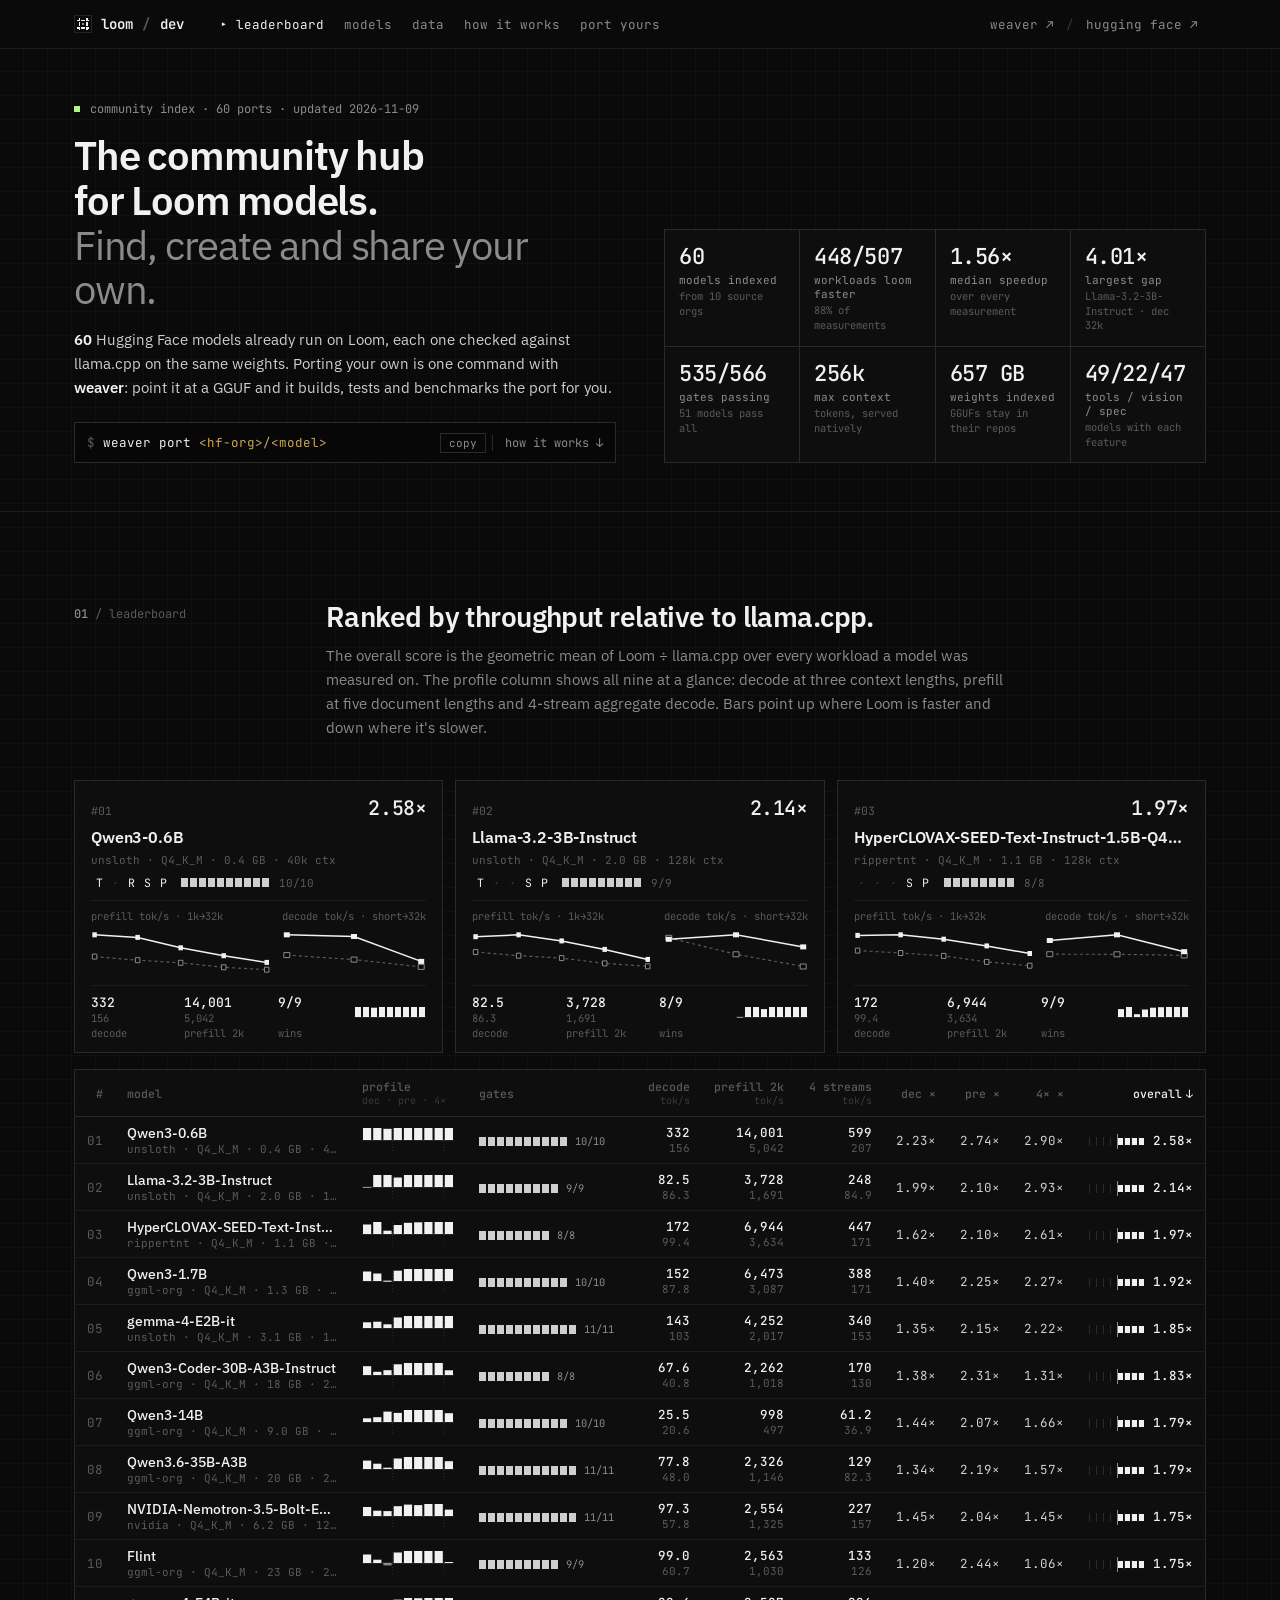
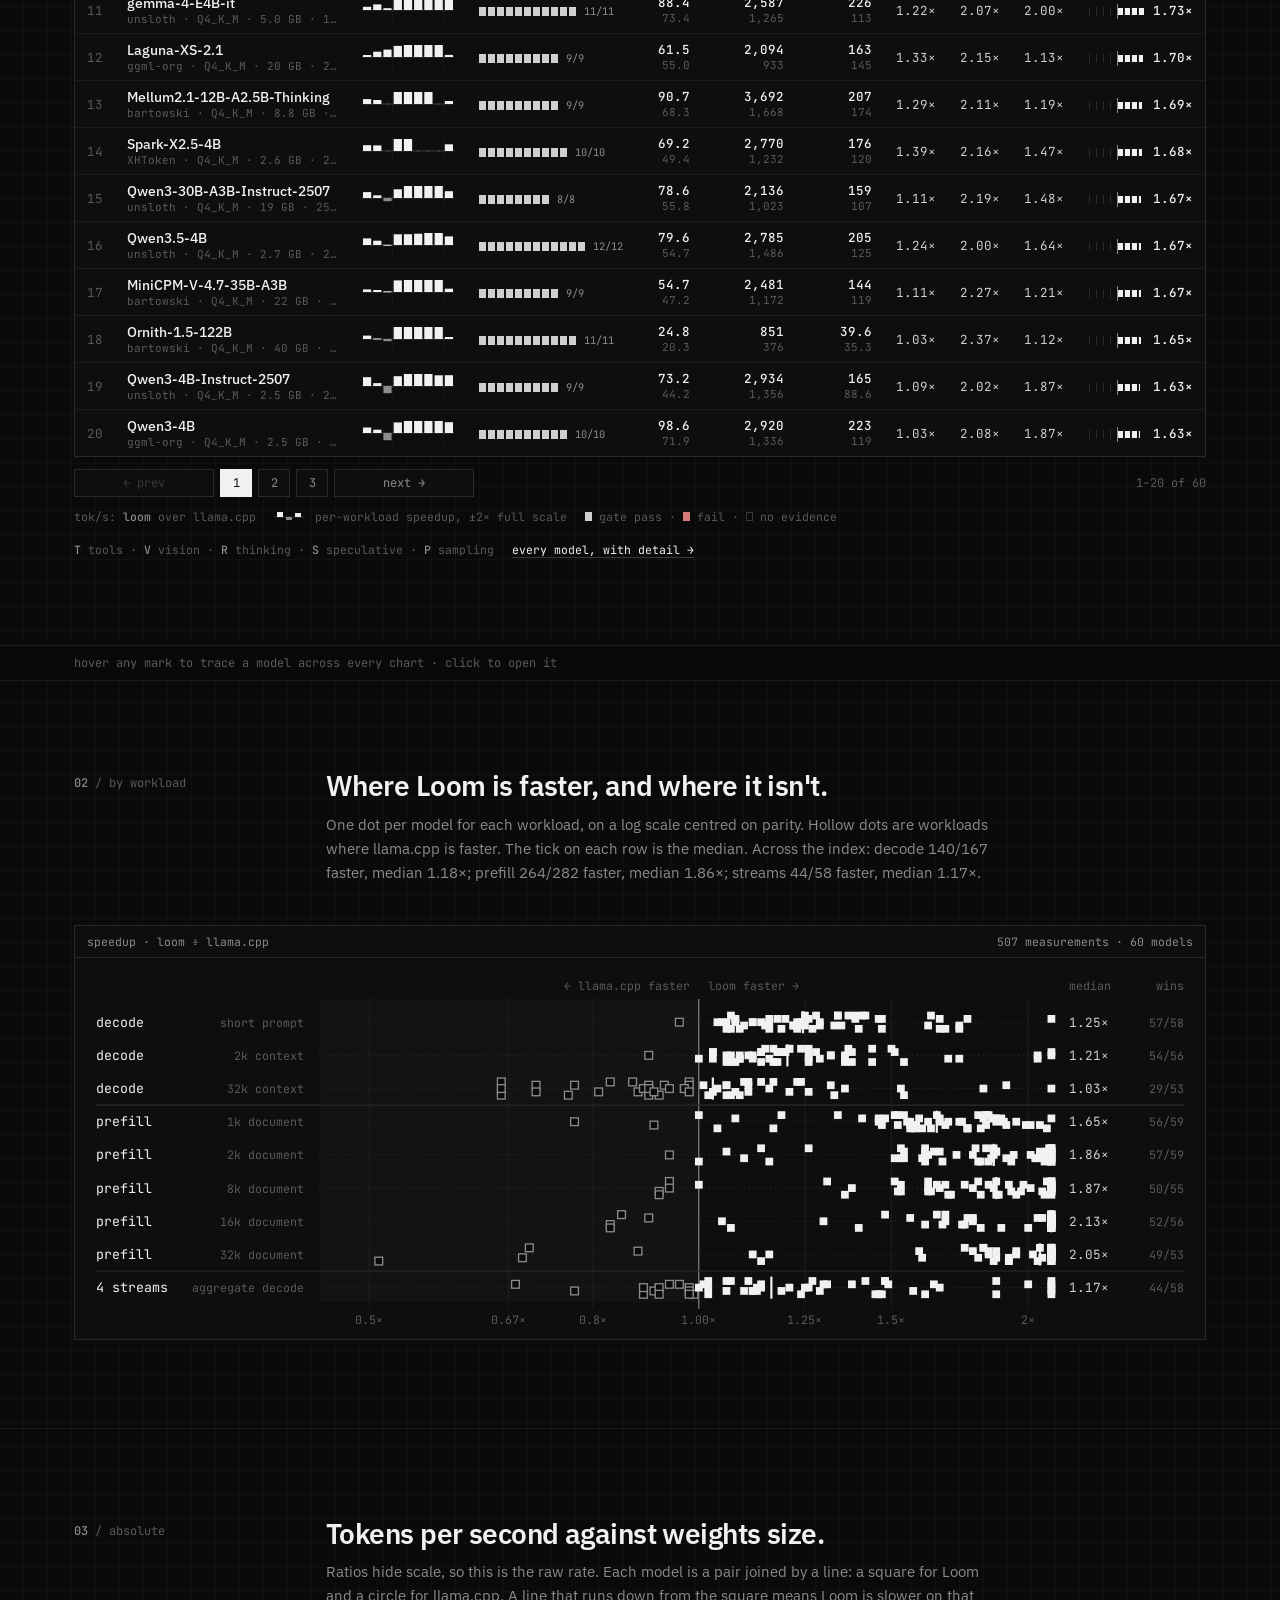
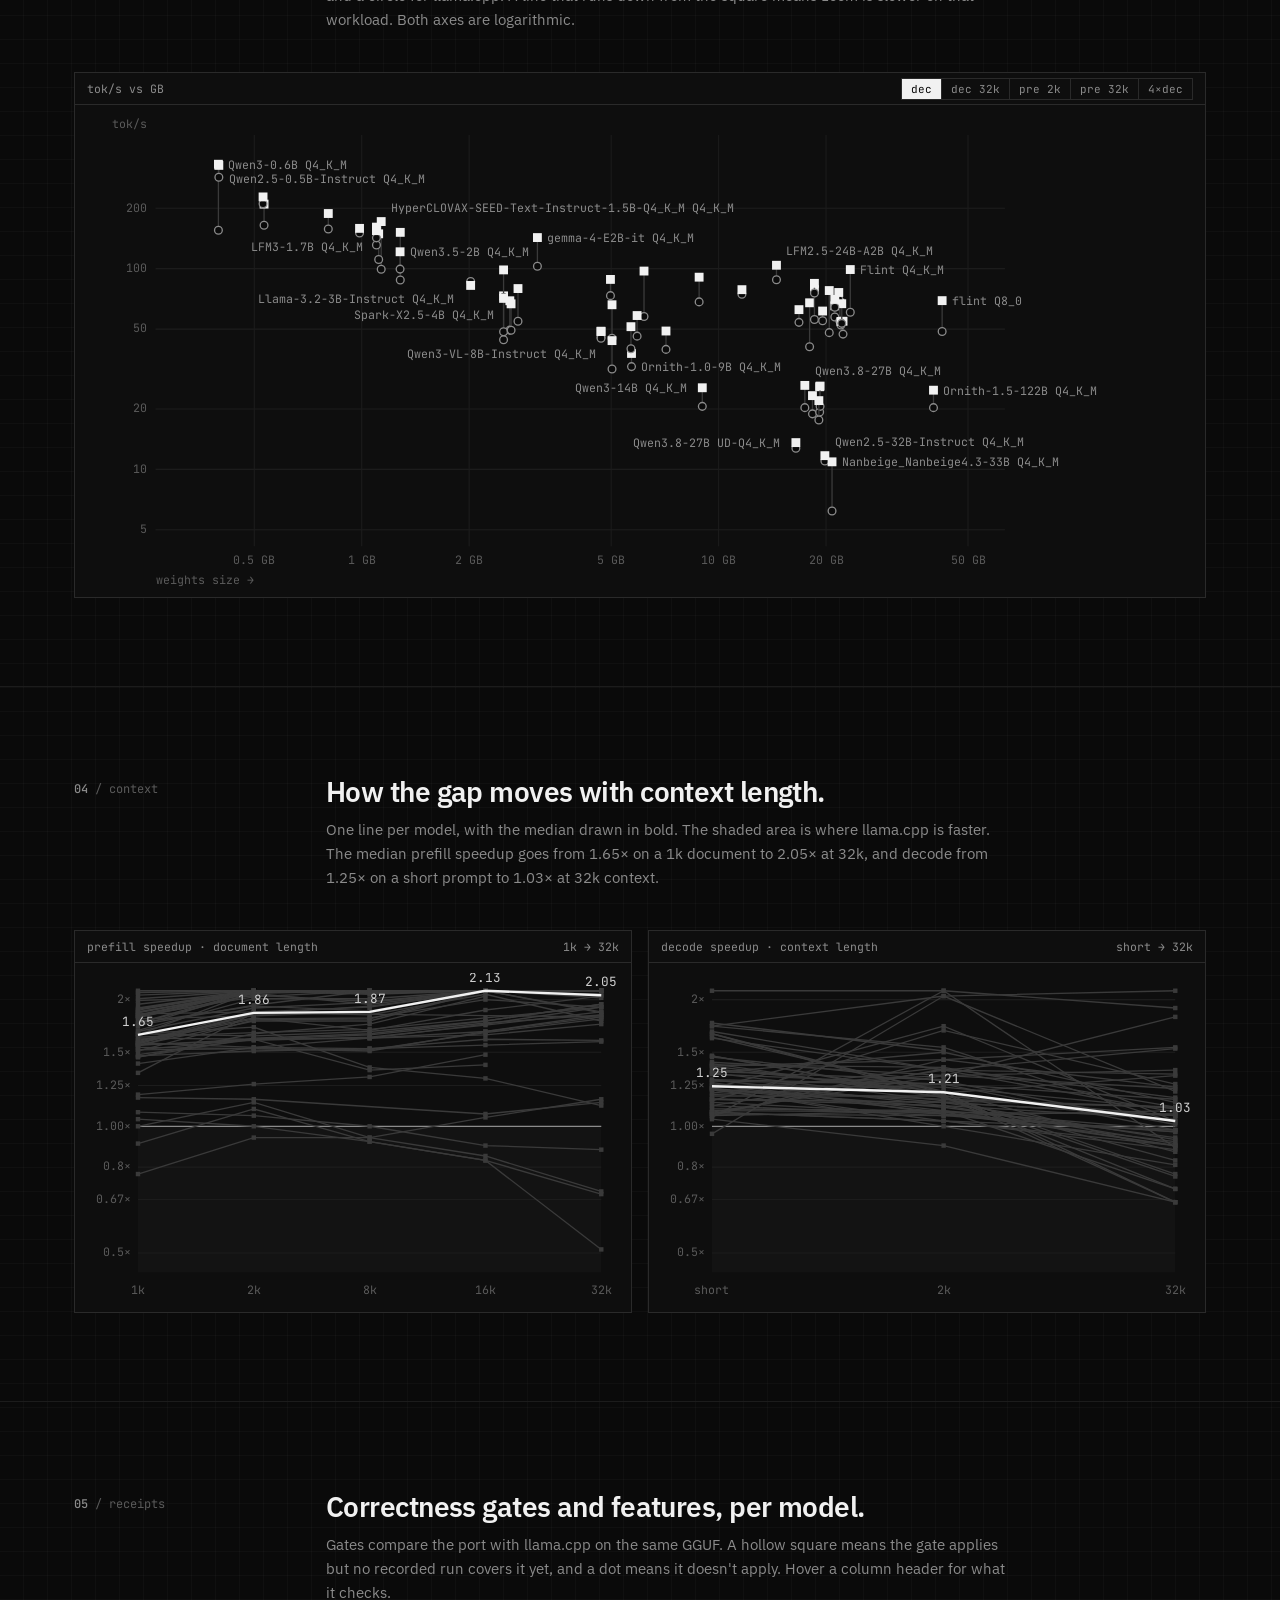
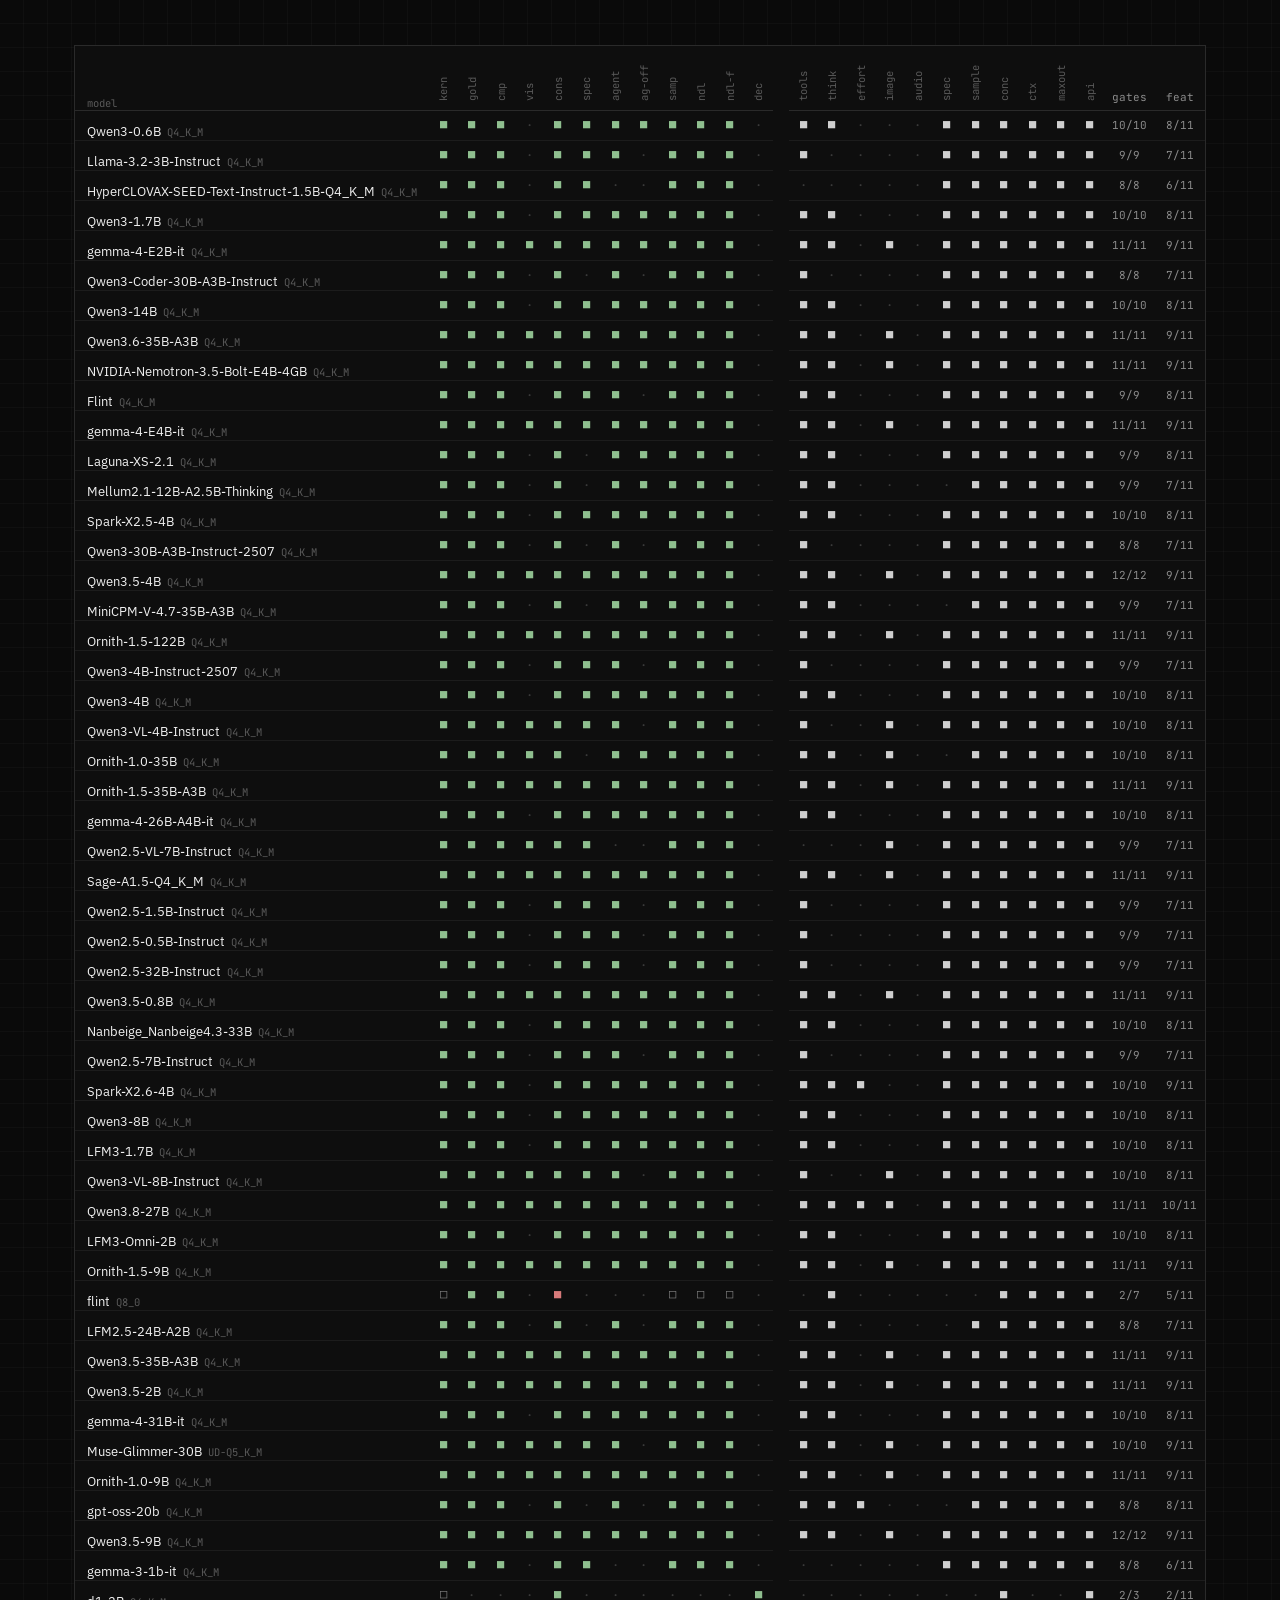
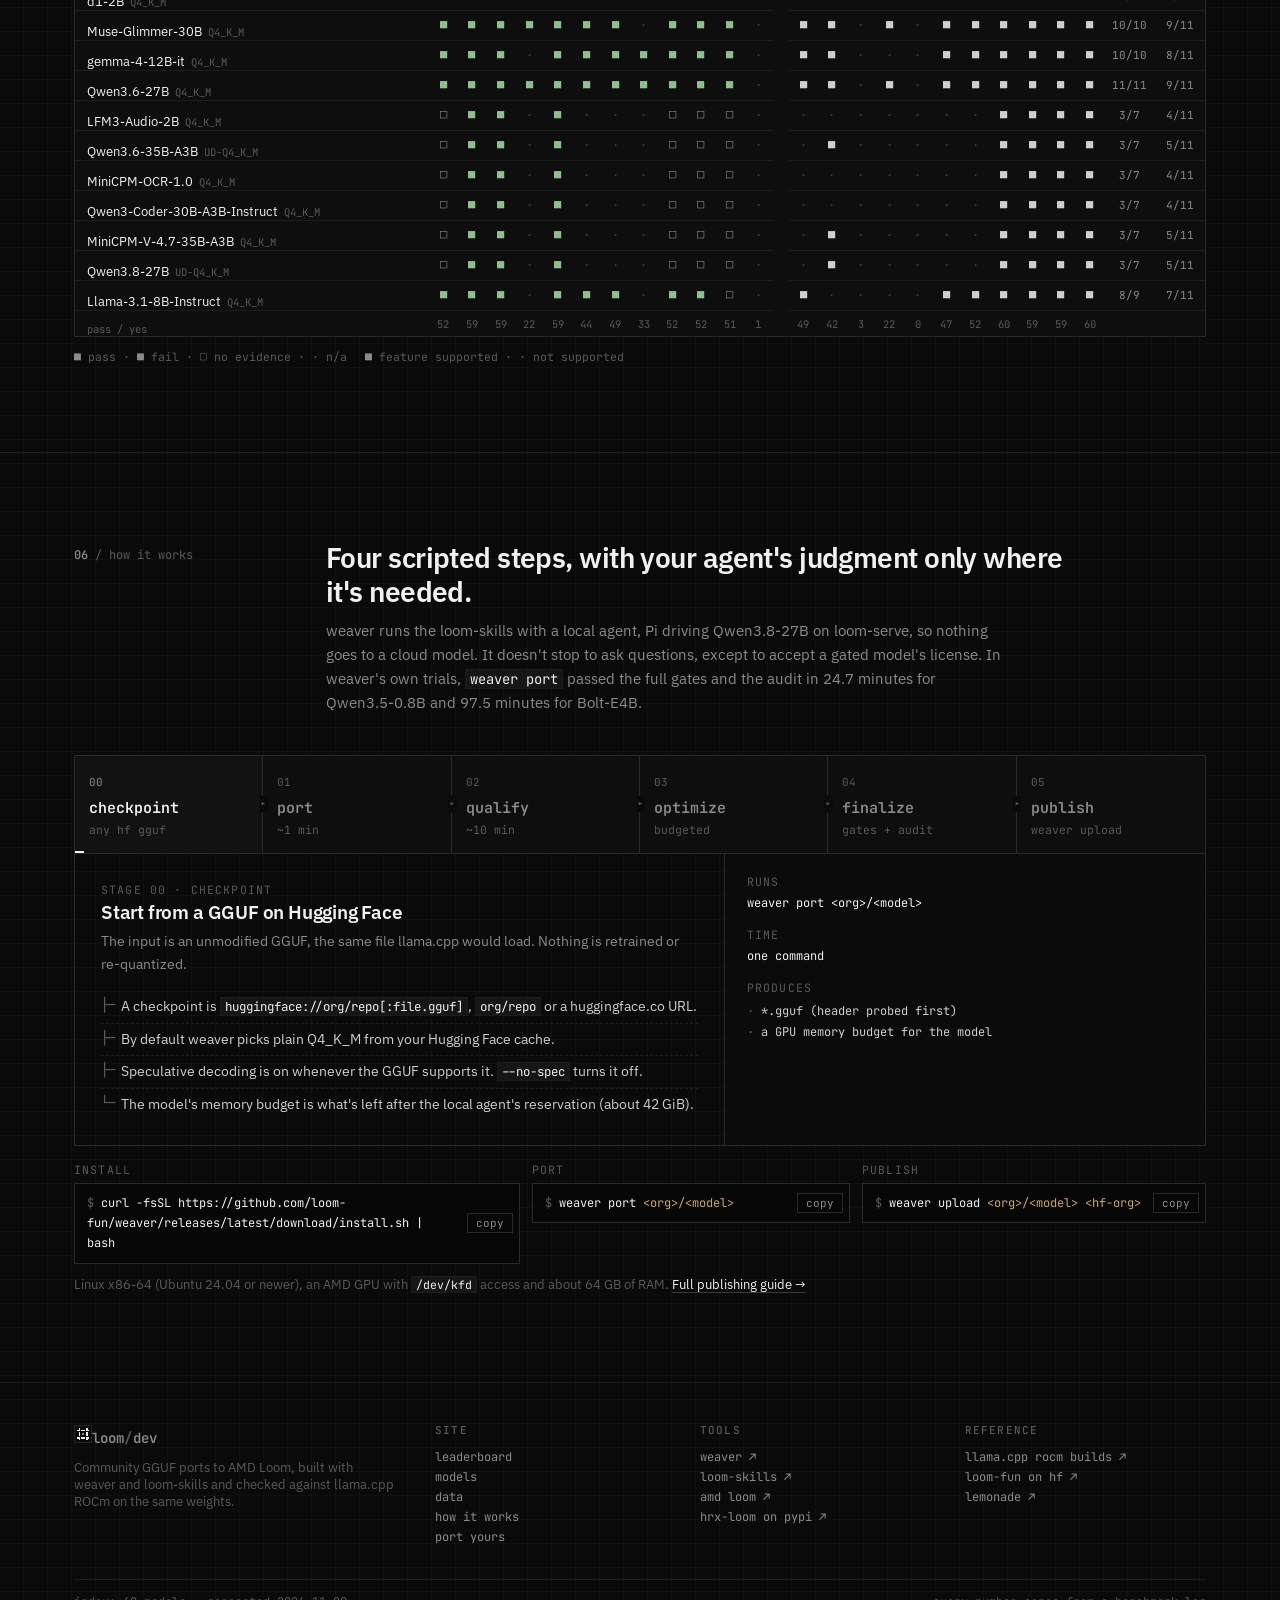
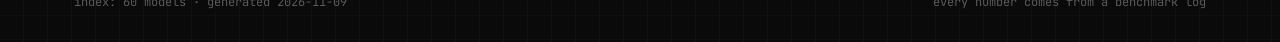
==== website/index.html @ ba95a5e0 "Page the models table 20 at a time, version asset URLs, and reword the home hero The models page tab" ====
<!DOCTYPE html>
<html lang="en">
<head>
  <meta charset="UTF-8">
  <meta name="viewport" content="width=device-width, initial-scale=1.0">
  <title>loom/dev · community GGUF ports on AMD Loom</title>
  <meta name="description" content="Every community GGUF port to AMD Loom, measured against llama.cpp ROCm on the same weights: leaderboard, per-workload data, gates and features.">
  <link rel="icon" href="assets/logo.svg" type="image/svg+xml">
  <link rel="preconnect" href="https://fonts.googleapis.com">
  <link rel="preconnect" href="https://fonts.gstatic.com" crossorigin>
  <link href="https://fonts.googleapis.com/css2?family=JetBrains+Mono:wght@400;500;600&family=IBM+Plex+Sans:wght@400;500;600&display=swap" rel="stylesheet">
  <link rel="stylesheet" href="assets/styles.css?v=3">
  <script src="assets/loom-data.js?v=3"></script>
  <script src="assets/loom-lib.js?v=3"></script>
  <script src="assets/charts.js?v=3"></script>
  <script src="assets/navbar.js?v=3"></script>
  <script src="assets/footer.js?v=3"></script>
</head>
<body data-page="home">
  <div class="navbar-placeholder"></div>

  <main>
    <!-- index header -->
    <section class="ix-head">
      <div class="wrap ix-grid">
        <div>
          <div class="kicker"><span class="dot"></span><span id="ixKicker">community index</span></div>
          <h1>The community hub<br>for Loom models.<br><span class="thin">Find, create and share your own.</span></h1>
          <p class="lede"><b id="ixCount">Dozens of</b> Hugging Face models already run on Loom, each one checked against llama.cpp on the same weights. Porting your own is one command with <b>weaver</b>: point it at a GGUF and it builds, tests and benchmarks the port for you.</p>
          <div class="code inline-cmd port-cmd"><pre><code><span class="p">$ </span>weaver port <span class="s">&lt;hf-org&gt;/&lt;model&gt;</span></code></pre><button class="copy" data-copy>copy</button><a class="pc-link" href="#how">how it works ↓</a></div>
        </div>
        <div class="telemetry" id="telemetry"></div>
      </div>
    </section>

    <!-- 01 · leaderboard -->
    <section class="sec" id="leaderboard">
      <div class="wrap">
        <div class="sec-head">
          <div class="sec-idx"><b>01</b> / leaderboard</div>
          <div>
            <h2>Ranked by throughput relative to llama.cpp.</h2>
            <p>The overall score is the geometric mean of Loom ÷ llama.cpp over every workload a model was measured on. The profile column shows all nine at a glance: decode at three context lengths, prefill at five document lengths and 4-stream aggregate decode. Bars point up where Loom is faster and down where it's slower.</p>
          </div>
        </div>
        <div class="podium" id="podium"></div>
        <div class="tbl-wrap"><table class="tbl board" id="board"></table></div>
        <div class="tbl-legend">
          <span>tok/s: <b>loom</b> over <span class="faint">llama.cpp</span></span>
          <span class="lg-pf"><svg viewBox="0 0 30 14" width="30" height="14"><line x1="0" x2="30" y1="7" y2="7" class="pf-mid"/><rect x="3" y="2" width="6" height="5" class="pf-up"/><rect x="12" y="7" width="6" height="3" class="pf-dn"/><rect x="21" y="3" width="6" height="4" class="pf-up"/></svg> per-workload speedup, ±2× full scale</span>
          <span><i class="g g-pass"></i> gate pass · <i class="g g-fail"></i> fail · <i class="g"></i> no evidence</span>
          <span><b>T</b> tools · <b>V</b> vision · <b>R</b> thinking · <b>S</b> speculative · <b>P</b> sampling</span>
          <a class="u" href="models.html">every model, with detail →</a>
        </div>
      </div>
    </section>

    <div id="field">
      <div class="readout-bar"><div class="wrap readout" id="readout"><span class="faint">hover any mark to trace a model across every chart · click to open it</span></div></div>

      <!-- 02 · by workload -->
      <section class="sec" id="data">
        <div class="wrap">
          <div class="sec-head">
            <div class="sec-idx"><b>02</b> / by workload</div>
            <div>
              <h2>Where Loom is faster, and where it isn't.</h2>
              <p id="stripLede">One dot per model for each workload, on a log scale centred on parity. Hollow dots are workloads where llama.cpp is faster. The tick on each row is the median.</p>
            </div>
          </div>
          <div class="panel chart-panel"><div class="panel-head"><span>speedup · loom ÷ llama.cpp</span><span id="stripMeta"></span></div><div class="chart-body" id="strip"></div></div>
        </div>
      </section>

      <!-- 03 · throughput vs size -->
      <section class="sec" id="size">
        <div class="wrap">
          <div class="sec-head">
            <div class="sec-idx"><b>03</b> / absolute</div>
            <div>
              <h2>Tokens per second against weights size.</h2>
              <p>Ratios hide scale, so this is the raw rate. Each model is a pair joined by a line: a square for Loom and a circle for llama.cpp. A line that runs down from the square means Loom is slower on that workload. Both axes are logarithmic.</p>
            </div>
          </div>
          <div class="panel chart-panel">
            <div class="panel-head"><span>tok/s vs GB</span><div class="seg" id="scatterTabs"></div></div>
            <div class="chart-body" id="scatter"></div>
          </div>
        </div>
      </section>

      <!-- 04 · context scaling -->
      <section class="sec" id="scaling">
        <div class="wrap">
          <div class="sec-head">
            <div class="sec-idx"><b>04</b> / context</div>
            <div>
              <h2>How the gap moves with context length.</h2>
              <p id="scalingLede">One line per model, with the median drawn in bold. The shaded area is where llama.cpp is faster.</p>
            </div>
          </div>
          <div class="pair-charts">
            <div class="panel chart-panel"><div class="panel-head"><span>prefill speedup · document length</span><span>1k → 32k</span></div><div class="chart-body" id="scalePrefill"></div></div>
            <div class="panel chart-panel"><div class="panel-head"><span>decode speedup · context length</span><span>short → 32k</span></div><div class="chart-body" id="scaleDecode"></div></div>
          </div>
        </div>
      </section>

      <!-- 05 · receipts -->
      <section class="sec" id="receipts">
        <div class="wrap">
          <div class="sec-head">
            <div class="sec-idx"><b>05</b> / receipts</div>
            <div>
              <h2>Correctness gates and features, per model.</h2>
              <p>Gates compare the port with llama.cpp on the same GGUF. A hollow square means the gate applies but no recorded run covers it yet, and a dot means it doesn't apply. Hover a column header for what it checks.</p>
            </div>
          </div>
          <div class="tbl-wrap"><div id="coverage"></div></div>
          <div class="tbl-legend">
            <span><b class="ok">■</b> pass · <b class="bad">■</b> fail · □ no evidence · · n/a</span>
            <span><b>■</b> feature supported · · not supported</span>
          </div>
        </div>
      </section>
    </div>

    <!-- 06 · how it works -->
    <section class="sec" id="how">
      <div class="wrap">
        <div class="sec-head">
          <div class="sec-idx"><b>06</b> / how it works</div>
          <div>
            <h2>Four scripted steps, with your agent's judgment only where it's needed.</h2>
            <p>weaver runs the loom-skills with a local agent, Pi driving Qwen3.8-27B on loom-serve, so nothing goes to a cloud model. It doesn't stop to ask questions, except to accept a gated model's license. In weaver's own trials, <code>weaver port</code> passed the full gates and the audit in 24.7 minutes for Qwen3.5-0.8B and 97.5 minutes for Bolt-E4B.</p>
          </div>
        </div>
        <div class="pipe" id="pipe" role="tablist"></div>
        <div class="stage-detail" id="stageDetail"></div>
        <div class="cmd-strip">
          <div><span class="label">install</span><div class="code inline-cmd"><pre class="wrap"><code><span class="p">$ </span>curl -fsSL https://github.com/loom-fun/weaver/releases/latest/download/install.sh | bash</code></pre><button class="copy" data-copy>copy</button></div></div>
          <div><span class="label">port</span><div class="code inline-cmd"><pre><code><span class="p">$ </span>weaver port <span class="s">&lt;org&gt;/&lt;model&gt;</span></code></pre><button class="copy" data-copy>copy</button></div></div>
          <div><span class="label">publish</span><div class="code inline-cmd"><pre><code><span class="p">$ </span>weaver upload <span class="s">&lt;org&gt;/&lt;model&gt; &lt;hf-org&gt;</span></code></pre><button class="copy" data-copy>copy</button></div></div>
        </div>
        <p class="fine">Linux x86-64 (Ubuntu 24.04 or newer), an AMD GPU with <code>/dev/kfd</code> access and about 64 GB of RAM. <a href="submit.html">Full publishing guide →</a></p>
      </div>
    </section>
  </main>

  <div class="footer-placeholder"></div>
  <script src="assets/home.js?v=3"></script>
</body>
</html>
---- website/assets/styles.css ----
/* Loom Dev styles: monochrome telemetry */

:root {
  --bg: #0a0a0a;
  --panel: #0e0e0e;
  --panel-2: #121212;
  --line: #1c1c1c;
  --line-2: #2a2a2a;
  --line-3: #3a3a3a;

  --fg: #cfcfcf;
  --hi: #f1f1f1;
  --dim: #8b8b8b;
  --faint: #5a5a5a;

  --ok: #8fbf8f;
  --bad: #d77a7a;
  --warn: #c8a862;
  --live: #b9f18d;

  --mono: 'JetBrains Mono', ui-monospace, Consolas, monospace;
  --sans: 'IBM Plex Sans', 'Segoe UI', system-ui, sans-serif;

  --max: 1180px;
  --grid: 24px;
}

*, *::before, *::after { box-sizing: border-box; }
html { scroll-behavior: smooth; scroll-padding-top: 64px; }
body {
  margin: 0;
  background-color: var(--bg);
  background-image:
    linear-gradient(rgba(255, 255, 255, 0.022) 1px, transparent 1px),
    linear-gradient(90deg, rgba(255, 255, 255, 0.022) 1px, transparent 1px);
  background-size: var(--grid) var(--grid);
  background-position: -1px -1px;
  color: var(--fg);
  font: 14px/1.6 var(--sans);
  -webkit-font-smoothing: antialiased;
}
a { color: inherit; text-decoration: none; }
a.u, p a, li a, .fine a { color: var(--hi); text-decoration: underline; text-decoration-color: var(--line-3); text-underline-offset: 3px; }
a.u:hover, p a:hover, li a:hover, .fine a:hover { text-decoration-color: var(--hi); }
code, pre, .mono { font-family: var(--mono); }
::selection { background: #e8e8e8; color: #0a0a0a; }

.wrap { max-width: var(--max); margin: 0 auto; padding: 0 24px; }
.dim { color: var(--dim); }
.faint { color: var(--faint); }
.hi { color: var(--hi); }
.ok { color: var(--ok); }
.bad { color: var(--bad); }

/* === Nav === */
.nav { position: sticky; top: 0; z-index: 50; background: rgba(10, 10, 10, 0.9); backdrop-filter: blur(8px); -webkit-backdrop-filter: blur(8px); border-bottom: 1px solid var(--line); }
.nav-inner { max-width: var(--max); margin: 0 auto; padding: 0 24px; height: 48px; display: flex; align-items: center; gap: 28px; font: 12.5px var(--mono); }
.wordmark { display: inline-flex; align-items: center; gap: 9px; color: var(--hi); font: 600 14px var(--mono); letter-spacing: -0.01em; }
.wordmark img { width: 18px; height: 18px; }
.wordmark span { color: var(--faint); margin: 0 1px; }
.nav-links { display: flex; gap: 4px; flex: 1; }
.nav-links a, .nav-ext a { color: var(--dim); padding: 4px 8px; transition: color .12s; }
.nav-links a:hover, .nav-ext a:hover, .nav-links a.active { color: var(--hi); }
.nav-links a.active::before { content: '▸ '; color: var(--hi); }
.nav-ext { display: flex; gap: 4px; align-items: center; }
.nav-ext .sep { color: var(--line-3); }
.nav-toggle { display: none; background: none; border: 1px solid var(--line-2); color: var(--fg); font: 12px var(--mono); padding: 3px 8px; cursor: pointer; margin-left: auto; }

/* === Section scaffolding === */
.sec { padding: 88px 0; border-bottom: 1px solid var(--line); position: relative; }
.sec-head { display: grid; grid-template-columns: 220px 1fr; gap: 32px; margin-bottom: 40px; }
.sec-idx { font: 12px var(--mono); color: var(--faint); padding-top: 6px; }
.sec-idx b { color: var(--dim); font-weight: 500; }
.sec-head h2 { font: 600 28px/1.2 var(--sans); letter-spacing: -0.02em; color: var(--hi); margin: 0 0 10px; max-width: 760px; }
.sec-head p { margin: 0; color: var(--dim); max-width: 680px; font-size: 15px; }
.label { font: 11.5px var(--mono); text-transform: uppercase; letter-spacing: .1em; color: var(--faint); }

.reveal { opacity: 0; transform: translateY(8px); transition: opacity .5s ease, transform .5s ease; }
.reveal.in { opacity: 1; transform: none; }

.panel { background: var(--panel); border: 1px solid var(--line-2); }
.panel-head { display: flex; align-items: center; justify-content: space-between; gap: 12px; height: 32px; padding: 0 12px; border-bottom: 1px solid var(--line-2); font: 11.5px var(--mono); color: var(--dim); }
.panel-head .sq { display: inline-flex; gap: 5px; }
.panel-head .sq i { width: 7px; height: 7px; border: 1px solid var(--line-3); display: inline-block; }

/* corner ticks on framed blocks */
.ticks { position: relative; }
.ticks::before, .ticks::after { content: ''; position: absolute; width: 9px; height: 9px; border-color: var(--dim); border-style: solid; pointer-events: none; }
.ticks::before { top: -5px; left: -5px; border-width: 1px 0 0 1px; }
.ticks::after { bottom: -5px; right: -5px; border-width: 0 1px 1px 0; }

/* === Buttons === */
.btn { display: inline-flex; align-items: center; gap: 8px; height: 34px; padding: 0 14px; border: 1px solid var(--line-3); background: transparent; color: var(--hi); font: 500 12.5px var(--mono); cursor: pointer; transition: background .12s, color .12s, border-color .12s; white-space: nowrap; }
.btn:hover { border-color: var(--hi); }
.btn.solid { background: var(--hi); color: #0a0a0a; border-color: var(--hi); }
.btn.solid:hover { background: #fff; }

/* === Index header === */
.ix-head { padding: 52px 0 48px; border-bottom: 1px solid var(--line); }
.ix-grid { display: grid; grid-template-columns: minmax(0, 1fr) minmax(0, 1fr); gap: 48px; align-items: end; }
.kicker { font: 12px var(--mono); color: var(--dim); display: flex; gap: 10px; align-items: center; }
.kicker .dot { width: 6px; height: 6px; background: var(--live); display: inline-block; animation: blink 2.4s steps(1) infinite; }
@keyframes blink { 50% { opacity: 0.2; } }
.ix-head h1 { font: 600 clamp(28px, 3.4vw, 40px)/1.12 var(--sans); letter-spacing: -0.03em; color: var(--hi); margin: 16px 0 16px; }
.ix-head h1 .thin { color: var(--dim); font-weight: 400; }
.ix-head .lede { font-size: 15px; color: var(--fg); max-width: 560px; margin: 0 0 22px; }
.ix-head .lede b { color: var(--hi); font-weight: 600; }
.port-cmd { max-width: 560px; }
.port-cmd .pc-link { font: 12px var(--mono); color: var(--dim); padding: 0 12px; border-left: 1px solid var(--line-2); height: 100%; display: flex; align-items: center; white-space: nowrap; }
.port-cmd .pc-link:hover { color: var(--hi); }
.telemetry { display: grid; grid-template-columns: repeat(4, minmax(0, 1fr)); border-top: 1px solid var(--line-2); border-left: 1px solid var(--line-2); background: var(--panel); }
.telemetry div { padding: 12px 14px 13px; border-right: 1px solid var(--line-2); border-bottom: 1px solid var(--line-2); min-width: 0; }
.telemetry b { display: block; font: 500 22px var(--mono); color: var(--hi); letter-spacing: -0.02em; white-space: nowrap; }
.telemetry span { display: block; font: 11px var(--mono); color: var(--dim); margin-top: 2px; }
.telemetry small { display: block; font: 10.5px/1.4 var(--mono); color: var(--faint); margin-top: 2px; }

/* === Collection cards === */
.podium { display: grid; grid-template-columns: repeat(3, minmax(0, 1fr)); gap: 12px; margin-bottom: 16px; }
.grid { display: grid; grid-template-columns: repeat(auto-fill, minmax(330px, 1fr)); gap: 12px; }
.grid .empty { grid-column: 1 / -1; padding: 48px; text-align: center; border: 1px dashed var(--line-2); font: 12.5px var(--mono); color: var(--dim); }
.mcard { display: flex; flex-direction: column; gap: 6px; padding: 14px 16px 12px; background: var(--panel); border: 1px solid var(--line-2); transition: border-color .12s, background .12s; min-width: 0; }
.mcard:hover, .mcard:focus { border-color: var(--line-3); background: var(--panel-2); outline: none; }
.mcard:hover .mc-name { text-decoration: underline; text-underline-offset: 3px; }
.mc-top { display: flex; justify-content: space-between; align-items: baseline; font: 11.5px var(--mono); }
.mc-rank { color: var(--faint); }
.mc-score { font: 500 20px var(--mono); color: var(--hi); letter-spacing: -0.02em; }
.mc-score.lo { color: var(--dim); }
.mc-name { font: 600 16px var(--sans); color: var(--hi); letter-spacing: -0.01em; white-space: nowrap; overflow: hidden; text-overflow: ellipsis; }
.mc-sub { font: 11px var(--mono); color: var(--faint); white-space: nowrap; overflow: hidden; text-overflow: ellipsis; }
.mc-marks { display: flex; align-items: center; gap: 10px; font: 11.5px var(--mono); margin: 2px 0 4px; }
.mc-gt { color: var(--faint); font-size: 11px; }
.mc-charts { display: grid; grid-template-columns: 5fr 3fr; gap: 12px; border-top: 1px solid var(--line); padding-top: 8px; }
.mc-charts svg.curve { height: 54px; aspect-ratio: auto !important; }
.board .rb { width: 56px; }
.board td.name b, .board td.name small { display: block; max-width: 210px; overflow: hidden; text-overflow: ellipsis; }
.board th, .board td { padding-left: 10px; padding-right: 10px; }
.mc-l { display: block; font: 10.5px var(--mono); color: var(--faint); margin-bottom: 2px; white-space: nowrap; overflow: hidden; text-overflow: ellipsis; }
.mc-nums { display: grid; grid-template-columns: 1fr 1fr 0.8fr auto; gap: 8px; align-items: end; border-top: 1px solid var(--line); padding-top: 8px; font: 10.5px var(--mono); color: var(--faint); }
.mc-nums b { display: block; font: 500 13px var(--mono); color: var(--hi); }
.mc-nums small { display: block; font-size: 10.5px; color: var(--faint); margin-bottom: 1px; }
.mc-pf { align-self: center; }

/* === Inline charts === */
svg.curve { display: block; width: 100%; height: auto; overflow: visible; }
.curve .c-loom { fill: none; stroke: var(--hi); stroke-width: 1.5; vector-effect: non-scaling-stroke; }
.curve .c-ref { fill: none; stroke: var(--faint); stroke-width: 1.2; stroke-dasharray: 3 3; vector-effect: non-scaling-stroke; }
.curve .d-loom { fill: var(--hi); }
.curve .d-ref { fill: var(--bg); stroke: var(--dim); stroke-width: 1; vector-effect: non-scaling-stroke; }
.curve .ax-t { fill: var(--faint); font: 10.5px var(--mono); }
.curve .ax-grid { stroke: var(--line); stroke-width: 1; }
.curve.axes .c-loom { stroke-width: 1.8; }
.curve-na { font: 10.5px var(--mono); color: var(--line-3); height: 54px; display: flex; align-items: center; border: 1px dashed var(--line); justify-content: center; }
svg.pf { display: block; }
.pf-up { fill: var(--hi); }
.pf-dn { fill: var(--dim); }
.pf-na { fill: var(--line-3); }
.pf-mid { stroke: var(--line-3); stroke-width: 1; }
.pf-sep { stroke: var(--line-2); stroke-width: 1; stroke-dasharray: 1 2; }
.th-sub { display: block; font-size: 10px; color: var(--line-3); font-weight: 400; }
.lg-pf svg { vertical-align: -3px; margin-right: 4px; }

/* === Field charts === */
.readout-bar { position: sticky; top: 48px; z-index: 30; background: rgba(10, 10, 10, .94); border-bottom: 1px solid var(--line); backdrop-filter: blur(6px); -webkit-backdrop-filter: blur(6px); }
.readout { height: 34px; display: flex; align-items: center; gap: 8px; font: 12px var(--mono); color: var(--fg); white-space: nowrap; overflow: hidden; text-overflow: ellipsis; }
.readout b { color: var(--hi); font-weight: 500; }
.readout .ro-n { color: var(--hi); }
.readout .ro-sep { color: var(--line-3); }
.chart-panel .chart-body { padding: 10px 12px 6px; }
svg.chart { display: block; width: 100%; height: auto; font-family: var(--mono); }
.chart .ax-t { fill: var(--faint); font-size: 10.5px; }
.chart .ax-l { fill: var(--hi); font-size: 12px; }
.chart .ax-v { fill: var(--fg); font-size: 11.5px; }
.chart .ax-grid { stroke: var(--line); stroke-width: 1; }
.chart .ax-row { stroke: var(--line-2); stroke-width: 1; stroke-dasharray: 1 3; }
.chart .ax-sep { stroke: var(--line-2); stroke-width: 1; }
.chart .ax-par { stroke: var(--dim); stroke-width: 1; }
.chart .zone-lo { fill: rgba(255, 255, 255, .018); }
.chart .med { stroke: var(--hi); stroke-width: 2; }
.chart .pt { fill: var(--hi); cursor: pointer; transition: opacity .12s; }
.chart .pt-lo { fill: var(--bg); stroke: var(--dim); stroke-width: 1.2; }
.chart .sc-loom { fill: var(--hi); }
.chart .sc-ref { fill: var(--bg); stroke: var(--dim); stroke-width: 1.2; }
.chart .sc-link { stroke: var(--line-3); stroke-width: 1.2; }
.chart .sc-link.lo { stroke: var(--dim); stroke-dasharray: 2 2; }
.chart .sc-lab { fill: var(--dim); font-size: 10.5px; cursor: pointer; }
.chart .mk { cursor: pointer; transition: opacity .12s; }
.chart .sl { fill: none; stroke: var(--line-3); stroke-width: 1.2; }
.chart .sl-d { fill: var(--line-3); }
.chart .sl-med { fill: none; stroke: var(--hi); stroke-width: 2.2; pointer-events: none; }
#field.hl-on .chart .pt:not(.hl), #field.hl-on .chart .mk:not(.hl), #field.hl-on .chart .sc-lab:not(.hl) { opacity: .14; }
#field .chart .pt.hl { fill: var(--live); stroke: var(--live); }
#field .chart .mk.hl .sc-loom, #field .chart .mk.hl .sl-d { fill: var(--live); }
#field .chart .mk.hl .sl { stroke: var(--live); stroke-width: 2; }
#field .chart .mk.hl .sc-link { stroke: var(--live); }
#field .chart .sc-lab.hl { fill: var(--live); }
.seg { display: inline-flex; border: 1px solid var(--line-2); }
.seg button { background: none; border: none; color: var(--dim); font: 11px var(--mono); padding: 3px 9px; cursor: pointer; }
.seg button + button { border-left: 1px solid var(--line-2); }
.seg button:hover { color: var(--hi); }
.seg button.on { background: var(--hi); color: #0a0a0a; }
.pair-charts { display: grid; grid-template-columns: 1fr 1fr; gap: 16px; }

/* coverage grid */
table.cov { border-collapse: collapse; font: 12px var(--mono); width: 100%; min-width: 900px; }
.cov th { font-weight: 400; color: var(--faint); font-size: 10.5px; padding: 8px 0 6px; border-bottom: 1px solid var(--line-2); height: 64px; vertical-align: bottom; cursor: help; }
.cov th span { writing-mode: vertical-rl; transform: rotate(180deg); white-space: nowrap; }
.cov td { text-align: center; padding: 0; height: 30px; border-bottom: 1px solid var(--line); width: 30px; }
.cov .cv-name { text-align: left; padding: 0 12px; width: auto; white-space: nowrap; cursor: default; vertical-align: bottom; }
.cov td.cv-name a { color: var(--hi); font: 13px var(--sans); }
.cov td.cv-name a:hover { text-decoration: underline; text-underline-offset: 3px; }
.cov td.cv-name small { color: var(--faint); font-size: 10.5px; margin-left: 6px; }
.cov .cv-gap { width: 18px; border-bottom-color: transparent; }
.cov .cv-sum { color: var(--dim); width: 52px; font-size: 11px; }
.cov .cv-pass { color: var(--ok); }
.cov .cv-fail { color: var(--bad); }
.cov .cv-unknown { color: var(--dim); }
.cov .cv-na, .cov .cv-n { color: var(--line-3); }
.cov .cv-y { color: var(--fg); }
.cov tbody tr:hover td { background: #141414; }
#field.hl-on .cov tr.hl td { background: #151a12; }
.cov tr.cv-tot td { color: var(--faint); font-size: 10.5px; border-bottom: none; height: 26px; }

/* weaver commands under the stepper */
.cmd-strip { display: grid; grid-template-columns: 1.4fr 1fr 1fr; gap: 12px; margin-top: 16px; }
.cmd-strip .label { display: block; margin-bottom: 6px; }
.cmd-strip .code pre { font-size: 12px; }

/* === Code blocks === */
.code { background: #070707; border: 1px solid var(--line-2); position: relative; }
.code .code-head { display: flex; justify-content: space-between; align-items: center; height: 28px; padding: 0 6px 0 12px; border-bottom: 1px solid var(--line); font: 11px var(--mono); color: var(--faint); }
.code pre { margin: 0; padding: 12px 14px; overflow-x: auto; font-size: 12.5px; line-height: 1.7; color: var(--hi); }
.code pre.wrap { white-space: pre-wrap; }
.code .p { color: var(--faint); user-select: none; }
.code .c { color: var(--faint); }
.code .s { color: var(--warn); }
.code.inline-cmd { display: flex; align-items: center; }
.code.inline-cmd pre { flex: 1; min-width: 0; padding: 9px 12px; }
.code.inline-cmd .copy { margin-right: 6px; }
.copy { background: none; border: 1px solid var(--line-2); color: var(--dim); font: 11px var(--mono); padding: 2px 8px; cursor: pointer; }
.copy:hover { color: var(--hi); border-color: var(--line-3); }

/* === Pipeline === */
.pipe { display: grid; grid-template-columns: repeat(6, 1fr); border: 1px solid var(--line-2); background: var(--panel); }
.stage { position: relative; padding: 14px 14px 16px; border-right: 1px solid var(--line-2); cursor: pointer; text-align: left; background: none; border-top: none; border-bottom: none; border-left: none; color: inherit; font: inherit; transition: background .15s; }
.stage:last-child { border-right: none; }
.stage:hover { background: var(--panel-2); }
.stage .n { font: 11px var(--mono); color: var(--faint); }
.stage .t { font: 600 15px var(--mono); color: var(--dim); margin: 6px 0 4px; display: block; }
.stage .d { font: 11.5px var(--mono); color: var(--faint); display: block; }
.stage .prog { position: absolute; left: 0; right: 0; bottom: 0; height: 2px; background: transparent; }
.stage .prog i { display: block; height: 100%; width: 0; background: var(--hi); }
.stage.on { background: var(--panel-2); }
.stage.on .t { color: var(--hi); }
.stage.on .n { color: var(--dim); }
.stage.done .t { color: var(--fg); }
.stage.done .prog i { width: 100%; background: var(--line-3); }
.stage::after { content: '▸'; position: absolute; right: -6px; top: 50%; transform: translateY(-50%); font: 11px/1 var(--mono); color: var(--faint); background: var(--bg); z-index: 1; padding: 3px 1px; }
.stage:last-child::after { display: none; }
.stage-detail { display: grid; grid-template-columns: 1.15fr 0.85fr; border: 1px solid var(--line-2); border-top: none; min-height: 290px; }
.sd-main { padding: 24px 26px; border-right: 1px solid var(--line-2); }
.sd-main h3 { font: 600 19px var(--sans); color: var(--hi); margin: 0 0 6px; letter-spacing: -0.01em; }
.sd-main > p { margin: 0 0 16px; color: var(--dim); }
.sd-list { list-style: none; margin: 0; padding: 0; font-size: 13.5px; }
.sd-list li { padding: 5px 0 5px 20px; position: relative; border-bottom: 1px dashed var(--line); }
.sd-list li::before { content: '├─'; position: absolute; left: 0; color: var(--faint); font-family: var(--mono); font-size: 12px; }
.sd-list li:last-child::before { content: '└─'; }
.sd-list li:last-child { border-bottom: none; }
.sd-side { padding: 20px 22px; display: flex; flex-direction: column; gap: 16px; font: 12px var(--mono); background: #0b0b0b; }
.sd-side .label { margin-bottom: 6px; display: block; }
.sd-side .kv { color: var(--hi); }
.files { margin: 0; padding: 0; list-style: none; color: var(--fg); line-height: 1.75; }
.files li::before { content: '· '; color: var(--faint); }

/* === Gates === */
.gate-list { font: 12.5px var(--mono); }
.gate-row { display: grid; grid-template-columns: 54px 140px 1fr; gap: 10px; padding: 7px 12px; border-bottom: 1px solid var(--line); }
.gate-row:last-child { border-bottom: none; }
.gate-row .st { color: var(--faint); }
.gate-row code { color: var(--hi); }
.gate-row span:last-child { color: var(--dim); font-family: var(--sans); font-size: 13px; }
.gate-row.pass .st { color: var(--ok); }
.gate-row.fail .st { color: var(--bad); }
.gate-row.na { opacity: .45; }

/* === Tables === */
.tbl-wrap { overflow-x: auto; border: 1px solid var(--line-2); background: var(--panel); }
table.tbl { width: 100%; border-collapse: collapse; font: 12.5px var(--mono); }
.tbl th { text-align: left; font-weight: 500; color: var(--faint); padding: 9px 12px; border-bottom: 1px solid var(--line-2); white-space: nowrap; cursor: pointer; user-select: none; font-size: 11.5px; }
.tbl th:hover { color: var(--hi); }
.tbl td { padding: 9px 12px; border-bottom: 1px solid var(--line); vertical-align: middle; white-space: nowrap; color: var(--fg); }
.tbl tbody tr { cursor: pointer; transition: background .1s; }
.tbl tbody tr:hover, .tbl tbody tr:focus { background: #151515; outline: none; }
.tbl tbody tr:hover td.name b { text-decoration: underline; text-underline-offset: 3px; }
.tbl tr:last-child td { border-bottom: none; }
.tbl td.num, .tbl th.num { text-align: right; }
.tbl td.num:first-child { color: var(--faint); }
.tbl td.name b { color: var(--hi); font-weight: 500; font-family: var(--sans); font-size: 13.5px; }
.tbl td.name small { display: block; color: var(--faint); font-size: 11px; }
.tbl td.gates small { color: var(--dim); margin-left: 8px; }
.tbl td.ratio { color: var(--hi); text-align: right; }
.tbl td.ratio b { font-weight: 500; }
.tbl th.ratio { text-align: right; }
.tbl th.on { color: var(--hi); }
.tbl th .arr { font-style: normal; margin-left: 4px; }
.tbl th.num .th-sub, .tbl th.ratio .th-sub { text-align: right; }
.tbl td.tok b { display: block; font-weight: 500; color: var(--hi); line-height: 1.3; }
.tbl td.tok small { display: block; color: var(--faint); font-size: 11px; line-height: 1.3; }
.tbl td.sx { color: var(--fg); }
.tbl td.sx .lo, .tbl td.ratio .lo { color: var(--dim); }
.tbl td.pfc { padding-top: 4px; padding-bottom: 4px; }
.board td { padding-top: 7px; padding-bottom: 7px; }
/* segmented bars: drawn with CSS so they align regardless of font coverage */
.rb { display: inline-block; position: relative; width: 86px; height: 9px; vertical-align: -1px; margin-right: 8px;
  background: repeating-linear-gradient(90deg, var(--line-2) 0 1px, transparent 1px 7px); }
.rb::after { content: ''; position: absolute; left: 50%; top: -3px; bottom: -3px; width: 1px; background: var(--dim); }
.rb i { position: absolute; top: 1px; bottom: 1px; }
.rb i.pos { left: calc(50% + 1px); background: repeating-linear-gradient(90deg, var(--hi) 0 5px, transparent 5px 7px); }
.rb i.neg { right: calc(50% + 1px); background: repeating-linear-gradient(270deg, var(--dim) 0 5px, transparent 5px 7px); }
.strip { display: inline-flex; gap: 2px; vertical-align: -1px; }
.g { display: inline-block; width: 7px; height: 9px; border: 1px solid var(--line-3); }
.g.g-pass { background: var(--fg); border-color: var(--fg); }
.g.g-fail { background: var(--bad); border-color: var(--bad); }
.mbars { border: 1px solid var(--line-2); background: #070707; font: 12px var(--mono); }
.mrow { display: grid; grid-template-columns: 120px minmax(0, 1fr) 60px 60px 52px; gap: 12px; align-items: center; padding: 6px 12px; border-bottom: 1px solid var(--line); }
.mrow.na { color: var(--faint); }
.mhead span:nth-child(5) { text-align: right; }
.md { text-align: right; color: var(--fg); }
.md.lo { color: var(--dim); }
.mrow:last-child { border-bottom: none; }
.mhead { color: var(--faint); font-size: 11px; }
.mhead span:nth-child(3), .mhead span:nth-child(4) { text-align: right; }
.ml { color: var(--hi); }
.ml small { color: var(--faint); font-size: 11px; }
.mt { display: flex; flex-direction: column; gap: 3px; }
.mt i { display: block; height: 6px; }
.mt i.loom { background: repeating-linear-gradient(90deg, var(--hi) 0 5px, transparent 5px 7px); }
.mt i.ref { background: repeating-linear-gradient(90deg, var(--faint) 0 5px, transparent 5px 7px); }
.mv { text-align: right; color: var(--hi); line-height: 1.25; }
.mv small { display: block; color: var(--faint); font-size: 11px; }
.mr { text-align: right; color: var(--hi); }
.mr.lo { color: var(--dim); }
.sw { display: inline-block; width: 14px; height: 6px; margin: 0 5px 0 0; vertical-align: 1px; }
.sw.loom { background: repeating-linear-gradient(90deg, var(--hi) 0 5px, transparent 5px 7px); }
.sw.ref { background: repeating-linear-gradient(90deg, var(--faint) 0 5px, transparent 5px 7px); margin-left: 8px; }
i.flag { font-style: normal; display: inline-block; width: 16px; text-align: center; color: var(--line-3); }
i.flag.on { color: var(--hi); }
.tbl tr.empty td { text-align: center; color: var(--dim); padding: 40px; cursor: default; }
.pager { display: flex; flex-wrap: wrap; align-items: center; gap: 6px; margin-top: 12px; font: 12px var(--mono); }
.pager button { font: inherit; color: var(--dim); background: var(--panel); border: 1px solid var(--line-2); min-width: 32px; padding: 5px 9px; cursor: pointer; }
.pager button:hover:not(:disabled) { color: var(--hi); border-color: var(--line-3); }
.pager button.on { color: var(--bg); background: var(--hi); border-color: var(--hi); }
.pager button:disabled { color: var(--line-3); cursor: default; }
.pager .pg-range { margin-left: auto; color: var(--faint); }
.tbl-legend { display: flex; flex-wrap: wrap; gap: 18px; margin-top: 12px; font: 11.5px var(--mono); color: var(--faint); }
.tbl-legend b { color: var(--dim); font-weight: 500; }

/* === Explore page === */
.page-head { padding: 56px 0 28px; border-bottom: 1px solid var(--line); }
.page-head h1 { font: 600 34px/1.15 var(--sans); letter-spacing: -0.025em; color: var(--hi); margin: 12px 0 10px; }
.page-head p { color: var(--dim); max-width: 680px; margin: 0; font-size: 15px; }
.toolbar { display: flex; flex-wrap: wrap; gap: 8px 16px; align-items: center; padding: 14px 0; font: 12.5px var(--mono); position: sticky; top: 48px; z-index: 20; background: rgba(10, 10, 10, .94); border-bottom: 1px solid var(--line); }
.search { display: flex; align-items: center; gap: 6px; border: 1px solid var(--line-2); padding: 0 10px; height: 32px; min-width: 200px; flex: 1 1 200px; background: #070707; }
.search span { color: var(--faint); }
.search input { flex: 1; background: none; border: none; outline: none; color: var(--hi); font: 12.5px var(--mono); }
.search:focus-within { border-color: var(--line-3); }
.toggles { display: flex; flex-wrap: wrap; gap: 4px; }
.tg { background: none; border: none; color: var(--dim); font: 12.5px var(--mono); cursor: pointer; padding: 4px 6px; }
.tg:hover { color: var(--hi); }
.tg::before { content: '[ ] '; color: var(--faint); white-space: pre; }
.tg.on { color: var(--hi); }
.tg.on::before { content: '[x] '; color: var(--hi); }
.sel { display: inline-flex; align-items: center; gap: 6px; color: var(--faint); margin-left: auto; }
.sel select { background: #070707; color: var(--hi); border: 1px solid var(--line-2); font: 12px var(--mono); padding: 5px 6px; }
.views { display: inline-flex; border: 1px solid var(--line-2); }
.views button { background: none; border: none; color: var(--dim); font: 12px var(--mono); padding: 6px 12px; cursor: pointer; }
.views button + button { border-left: 1px solid var(--line-2); }
.views button.on { background: var(--hi); color: #0a0a0a; }
.count { font: 11.5px var(--mono); color: var(--faint); margin: 14px 0 10px; }

/* matrix view */
.matrix { width: 100%; border-collapse: collapse; font: 12px var(--mono); min-width: 960px; }
.matrix th { font-weight: 500; color: var(--faint); font-size: 11px; padding: 8px 6px; border-bottom: 1px solid var(--line-2); text-align: center; white-space: nowrap; }
.matrix th:first-child { text-align: left; padding-left: 12px; }
.matrix td { padding: 0; border-bottom: 1px solid var(--line); border-right: 1px solid var(--line); text-align: center; height: 38px; }
.matrix td:last-child { border-right: none; }
.matrix td.mname { text-align: left; padding: 0 12px; white-space: nowrap; font-family: var(--sans); font-size: 13px; color: var(--hi); cursor: pointer; }
.matrix td.mname small { color: var(--faint); font: 11px var(--mono); margin-left: 6px; }
.matrix td.mname:hover { text-decoration: underline; text-underline-offset: 3px; }
.matrix td.na { color: var(--line-3); }
.matrix td.lo { color: var(--dim); background-image: repeating-linear-gradient(135deg, rgba(255, 255, 255, .05) 0 1px, transparent 1px 5px); }
.matrix-legend { display: flex; align-items: center; gap: 10px; font: 11.5px var(--mono); color: var(--faint); margin-top: 12px; flex-wrap: wrap; }
.swatch { display: inline-block; width: 22px; height: 12px; border: 1px solid var(--line-2); vertical-align: -2px; }

/* detail drawer */
.drawer-bg { position: fixed; inset: 0; background: rgba(0, 0, 0, .6); opacity: 0; pointer-events: none; transition: opacity .2s; z-index: 80; }
.drawer { position: fixed; top: 0; right: 0; bottom: 0; width: min(700px, 100vw); background: var(--bg); border-left: 1px solid var(--line-3); z-index: 90; transform: translateX(100%); transition: transform .25s ease; overflow-y: auto; }
body.open .drawer { transform: none; }
body.open .drawer-bg { opacity: 1; pointer-events: auto; }
body.open { overflow: hidden; }
.dr-top { position: sticky; top: 0; z-index: 2; display: flex; justify-content: space-between; align-items: center; height: 40px; padding: 0 20px; border-bottom: 1px solid var(--line-2); background: var(--bg); font: 11.5px var(--mono); color: var(--faint); }
.dr-top button { background: none; border: 1px solid var(--line-2); color: var(--dim); font: 11.5px var(--mono); padding: 2px 8px; cursor: pointer; }
.dr-top button:hover { color: var(--hi); border-color: var(--line-3); }
.dr { padding: 24px 24px 60px; }
.dr h2 { font: 600 26px/1.15 var(--sans); color: var(--hi); margin: 0 0 6px; letter-spacing: -0.02em; word-break: break-word; }
.dr .meta { font: 12px var(--mono); color: var(--dim); }
.dr h3 { font: 500 11.5px var(--mono); text-transform: uppercase; letter-spacing: .1em; color: var(--faint); margin: 30px 0 10px; display: flex; gap: 10px; align-items: center; }
.dr h3::after { content: ''; flex: 1; height: 1px; background: var(--line); }
.kv-grid { display: grid; grid-template-columns: repeat(4, 1fr); border-top: 1px solid var(--line-2); border-left: 1px solid var(--line-2); margin-top: 18px; }
.kv-grid div { padding: 10px 12px; border-right: 1px solid var(--line-2); border-bottom: 1px solid var(--line-2); }
.kv-grid b { display: block; font: 500 18px var(--mono); color: var(--hi); }
.kv-grid b.lo { color: var(--dim); }
.dr-marks { display: flex; align-items: center; gap: 12px; margin-top: 12px; font: 11.5px var(--mono); }
.dr-nav { display: flex; gap: 6px; }
.chart-box { border: 1px solid var(--line-2); background: #070707; padding: 10px 12px 4px; }
.race { border: 1px solid var(--line-2); background: #070707; padding: 10px 12px; font: 12px var(--mono); }
.lane { display: grid; grid-template-columns: 74px minmax(0, 1fr) 70px 86px; gap: 12px; align-items: center; padding: 4px 0; }
.lane .ln { color: var(--hi); }
.lane + .lane .ln { color: var(--dim); }
.lane .lb { height: 10px; background: repeating-linear-gradient(90deg, var(--line) 0 1px, transparent 1px 7px); position: relative; }
.lane .lb i { position: absolute; left: 0; top: 0; bottom: 0; width: 0; background: repeating-linear-gradient(90deg, var(--hi) 0 5px, transparent 5px 7px); }
.lane + .lane .lb i { background: repeating-linear-gradient(90deg, var(--faint) 0 5px, transparent 5px 7px); }
.lane .lv { text-align: right; color: var(--faint); }
.lane .lv b { color: var(--hi); font-weight: 500; }
.lane .lr { text-align: right; color: var(--faint); font-size: 11px; }
.lane-foot { display: flex; justify-content: space-between; margin-top: 6px; padding-top: 6px; border-top: 1px solid var(--line); color: var(--faint); font-size: 11px; }
.lane-foot button { background: none; border: none; color: var(--dim); font: inherit; cursor: pointer; padding: 0; }
.lane-foot button:hover { color: var(--hi); }
.kvl { border: 1px solid var(--line-2); font: 12px var(--mono); }
.kvl div { display: grid; grid-template-columns: 120px minmax(0, 1fr); gap: 12px; padding: 5px 12px; border-bottom: 1px solid var(--line); }
.kvl div:last-child { border-bottom: none; }
.kvl span:first-child { color: var(--faint); white-space: pre; }
.kvl span:last-child { color: var(--hi); word-break: break-all; }
.kvl code { background: none; border: none; padding: 0; }
.dr-cols { display: grid; grid-template-columns: 1fr 1fr; gap: 16px; }
.dr-cols .kvl div { grid-template-columns: 100px minmax(0, 1fr); }
.kv-grid span { font: 11px var(--mono); color: var(--faint); }
.bars { font: 12px/1.45 var(--mono); white-space: pre; overflow-x: auto; color: var(--fg); background: #070707; border: 1px solid var(--line-2); padding: 12px 14px; }
.bars .l { color: var(--hi); }
.bars .r { color: var(--faint); }
.bars .lo { color: var(--dim); }
.feat-list { display: grid; grid-template-columns: repeat(2, 1fr); font: 12.5px var(--mono); border: 1px solid var(--line-2); }
.feat-list div { padding: 6px 12px; border-bottom: 1px solid var(--line); display: flex; justify-content: space-between; }
.feat-list div:nth-child(odd) { border-right: 1px solid var(--line); }
.feat-list .y { color: var(--hi); }
.feat-list .n { color: var(--faint); }
.dr .gate-list { border: 1px solid var(--line-2); }
.dr .links { display: flex; gap: 8px; flex-wrap: wrap; margin-top: 26px; }
.fine { font-size: 12.5px; color: var(--faint); margin: 10px 0 0; }
.fine code, p code, li code, .sd-main code { font-size: .92em; color: var(--hi); background: #161616; border: 1px solid var(--line); padding: 0 4px; }
.code code { background: none; border: none; padding: 0; font-size: inherit; }

/* === Submit page === */
.steps { border: 1px solid var(--line-2); }
.step { display: grid; grid-template-columns: 120px minmax(0, 1fr); border-bottom: 1px solid var(--line-2); }
.step:last-child { border-bottom: none; }
.step-n { padding: 22px 18px; border-right: 1px solid var(--line-2); font: 12px var(--mono); color: var(--faint); background: #0b0b0b; }
.step-n b { display: block; font: 500 26px var(--mono); color: var(--hi); letter-spacing: -0.03em; }
.step-body { padding: 22px 24px; background: var(--panel); min-width: 0; }
.step-body h3 { margin: 0 0 6px; font: 600 18px var(--sans); color: var(--hi); }
.step-body > p { margin: 0 0 14px; color: var(--dim); }
.step-body .code + .code, .step-body .code + .note { margin-top: 10px; }
.note { margin-top: 12px; padding: 9px 12px; border-left: 2px solid var(--line-3); background: #0b0b0b; color: var(--dim); font-size: 13px; }
.note b { color: var(--hi); font-weight: 500; }
.submit-grid { display: grid; grid-template-columns: minmax(0, 1fr) 300px; gap: 24px; align-items: start; }
.aside { position: sticky; top: 72px; display: flex; flex-direction: column; gap: 16px; }
.aside .panel > div:not(.panel-head) { padding: 14px; }
.aside ul { margin: 0; padding: 0; list-style: none; font-size: 13px; }
.aside li { padding: 5px 0; border-bottom: 1px dashed var(--line); }
.aside li:last-child { border-bottom: none; }
.cmd-ref li { display: grid; grid-template-columns: 74px 1fr; gap: 8px; }
.cmd-ref code { justify-self: start; }
.cmd-ref span { color: var(--dim); font-size: 12.5px; }
.tags { display: flex; flex-wrap: wrap; gap: 6px; font: 12px var(--mono); }
.tags span { border: 1px solid var(--line-2); padding: 1px 7px; color: var(--dim); }
.tags span.req { border-color: var(--hi); color: var(--hi); }
.faq { border: 1px solid var(--line-2); }
.faq details { border-bottom: 1px solid var(--line-2); background: var(--panel); }
.faq details:last-child { border-bottom: none; }
.faq summary { cursor: pointer; list-style: none; padding: 14px 18px; font: 500 14px var(--sans); color: var(--hi); display: flex; gap: 12px; }
.faq summary::-webkit-details-marker { display: none; }
.faq summary::before { content: '+'; font-family: var(--mono); color: var(--faint); width: 10px; }
.faq details[open] summary::before { content: '−'; }
.faq details p { margin: 0; padding: 0 18px 16px 40px; color: var(--dim); }

/* === Footer === */
.footer { padding: 40px 0 32px; font: 12px var(--mono); color: var(--faint); }
.footer-grid { display: grid; grid-template-columns: 1.4fr 1fr 1fr 1fr; gap: 24px; }
.footer h5 { margin: 0 0 10px; font: 500 11px var(--mono); text-transform: uppercase; letter-spacing: .1em; color: var(--faint); }
.footer a { display: block; color: var(--dim); padding: 2px 0; }
.footer a:hover { color: var(--hi); }
.footer p { margin: 10px 0 0; max-width: 320px; font-family: var(--sans); font-size: 13px; color: var(--faint); }
.footer-base { margin-top: 32px; padding-top: 14px; border-top: 1px solid var(--line); display: flex; justify-content: space-between; gap: 12px; flex-wrap: wrap; }

/* === Responsive === */
@media (max-width: 1200px) {
  .hide-l { display: none; }
}
@media (max-width: 1000px) {
  .ix-grid { grid-template-columns: minmax(0, 1fr); gap: 28px; }
  .podium { grid-template-columns: minmax(0, 1fr); }
  .pair-charts { grid-template-columns: minmax(0, 1fr); }
  .cmd-strip { grid-template-columns: minmax(0, 1fr); }
  .dr-cols { grid-template-columns: minmax(0, 1fr); }
  .port-cmd pre { overflow-x: auto; }
  .sec-head { grid-template-columns: 1fr; gap: 8px; }
  .pipe { grid-template-columns: repeat(3, 1fr); }
  .stage:nth-child(3) { border-right: none; }
  .stage:nth-child(-n+3) { border-bottom: 1px solid var(--line-2); }
  .stage:nth-child(3)::after { display: none; }
  .stage-detail { grid-template-columns: 1fr; }
  .sd-main { border-right: none; border-bottom: 1px solid var(--line-2); }
  .submit-grid { grid-template-columns: 1fr; }
  .aside { position: static; }
  .footer-grid { grid-template-columns: 1fr 1fr; }
  .hide-m { display: none; }
  .board td.name b, .board td.name small { max-width: 170px; }
}
@media (max-width: 720px) {
  .nav-links, .nav-ext { display: none; }
  .nav-toggle { display: block; }
  .nav.open .nav-inner { height: auto; flex-wrap: wrap; padding-top: 10px; padding-bottom: 10px; }
  .nav.open .nav-links, .nav.open .nav-ext { display: flex; flex-direction: column; width: 100%; }
  .sec { padding: 60px 0; }
  .telemetry { grid-template-columns: repeat(2, minmax(0, 1fr)); }
  .pipe { grid-template-columns: repeat(2, 1fr); }
  .stage { border-bottom: 1px solid var(--line-2); }
  .stage::after { display: none; }
  .grid { grid-template-columns: minmax(0, 1fr); }
  .chart-panel .chart-body { overflow-x: auto; }
  .c-strip, .c-scatter { min-width: 720px; }
  .port-cmd .pc-link { display: none; }
  .board td.name b, .board td.name small { max-width: 150px; }
  .board .rb { display: none; }
  .readout { font-size: 11px; }
  .sel { margin-left: 0; }
  .lane { grid-template-columns: 64px minmax(0, 1fr) 60px; }
  .lane .lr { display: none; }
  .mrow { grid-template-columns: 90px minmax(0, 1fr) 54px 48px; }
  .mrow .md { display: none; }
  .mhead span:nth-child(4) { display: none; }
  .gate-row { grid-template-columns: 48px 1fr; }
  .gate-row span:last-child { grid-column: 2; }
  .step { grid-template-columns: 1fr; }
  .step-n { border-right: none; border-bottom: 1px solid var(--line-2); padding: 12px 18px; }
  .kv-grid { grid-template-columns: repeat(2, 1fr); }
  .feat-list { grid-template-columns: 1fr; }
  .feat-list div:nth-child(odd) { border-right: none; }
  .hide-s { display: none; }
  .views { margin-left: 0; }
}
@media (prefers-reduced-motion: reduce) {
  *, *::before, *::after { animation: none !important; transition: none !important; }
  .reveal { opacity: 1; transform: none; }
}
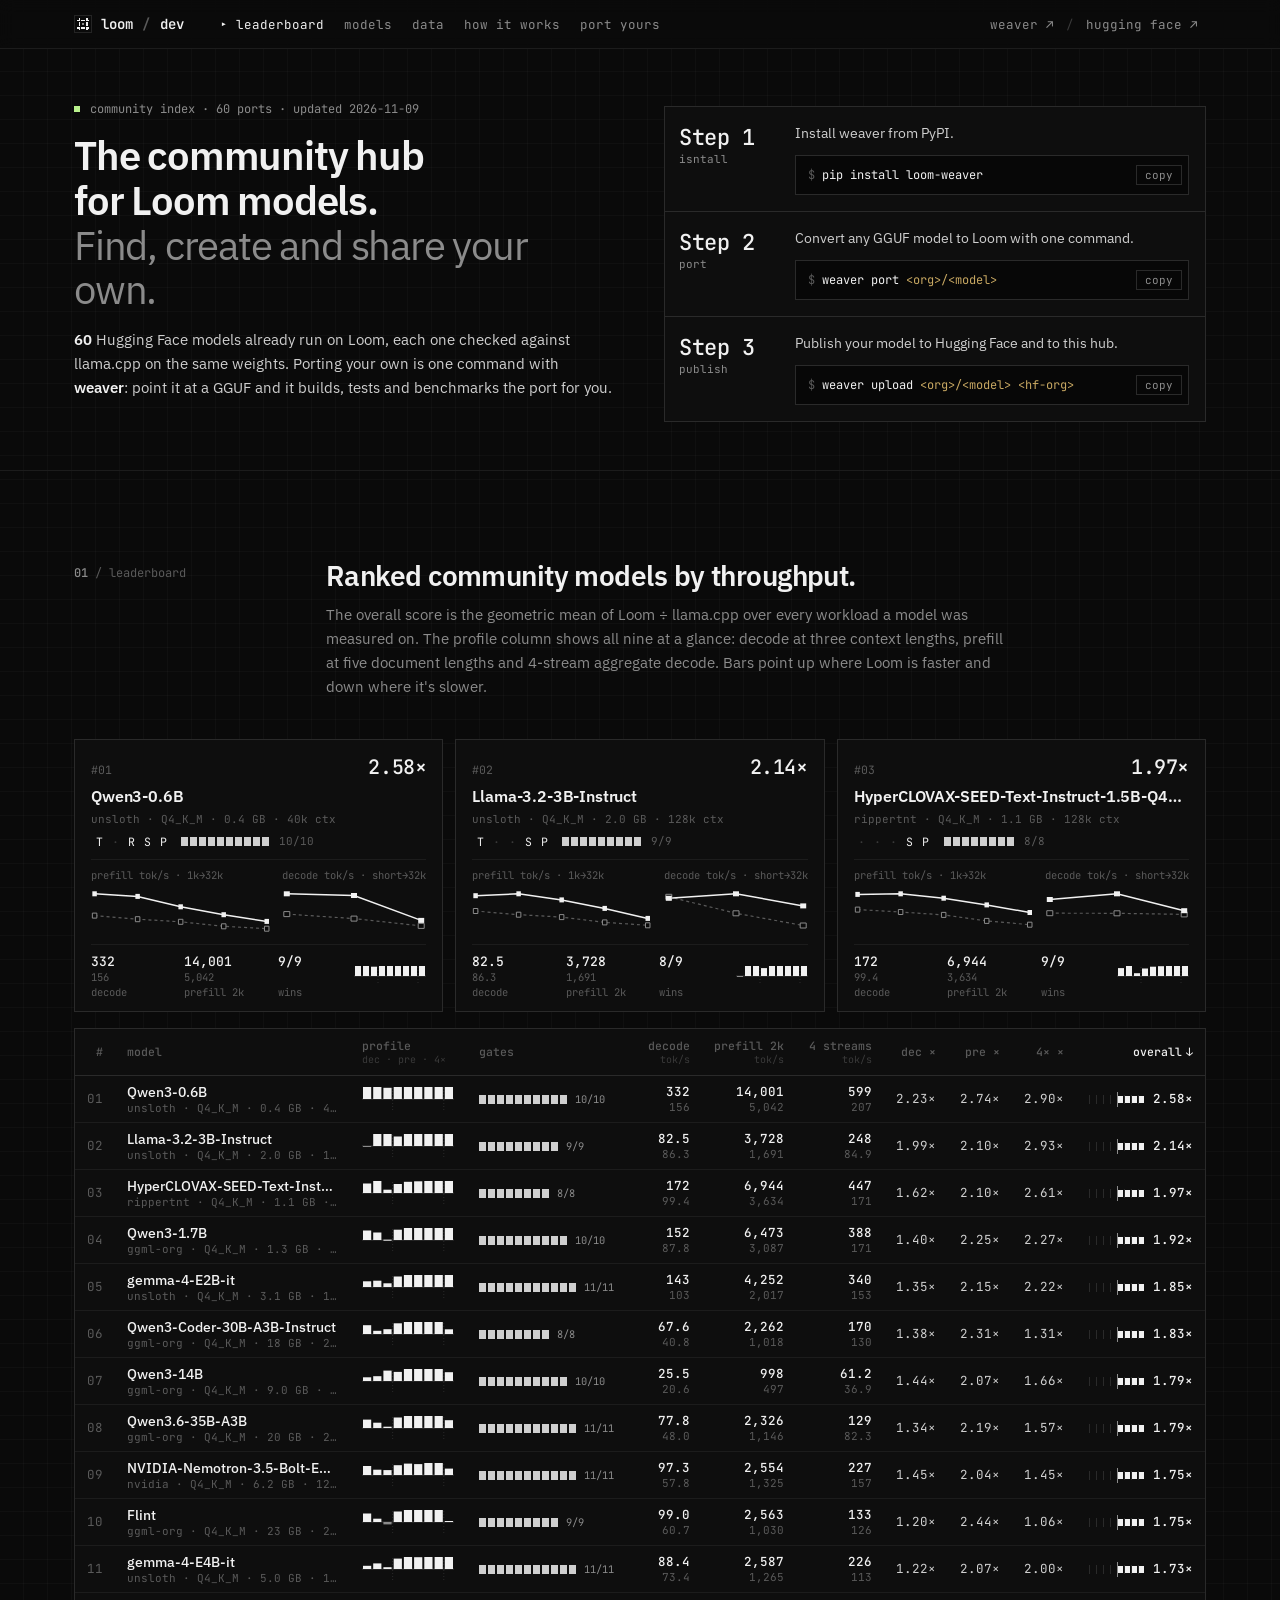
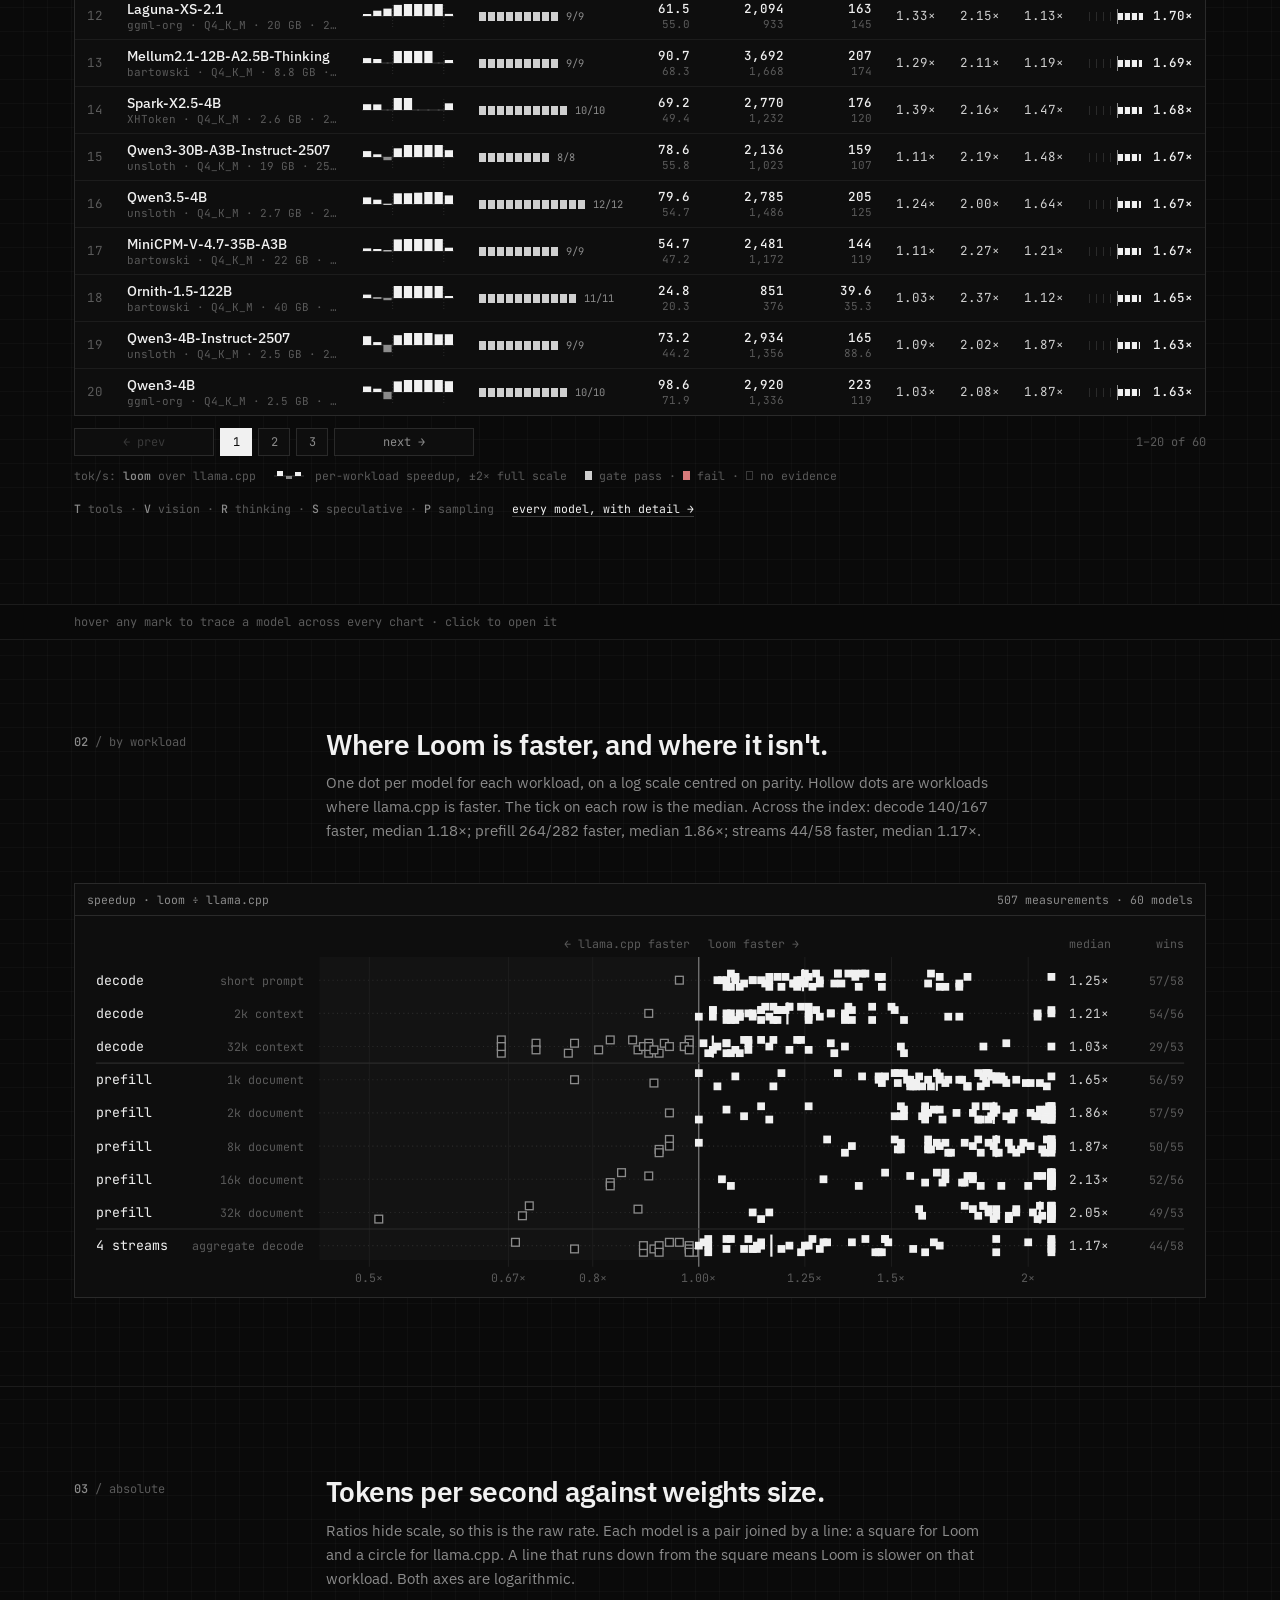
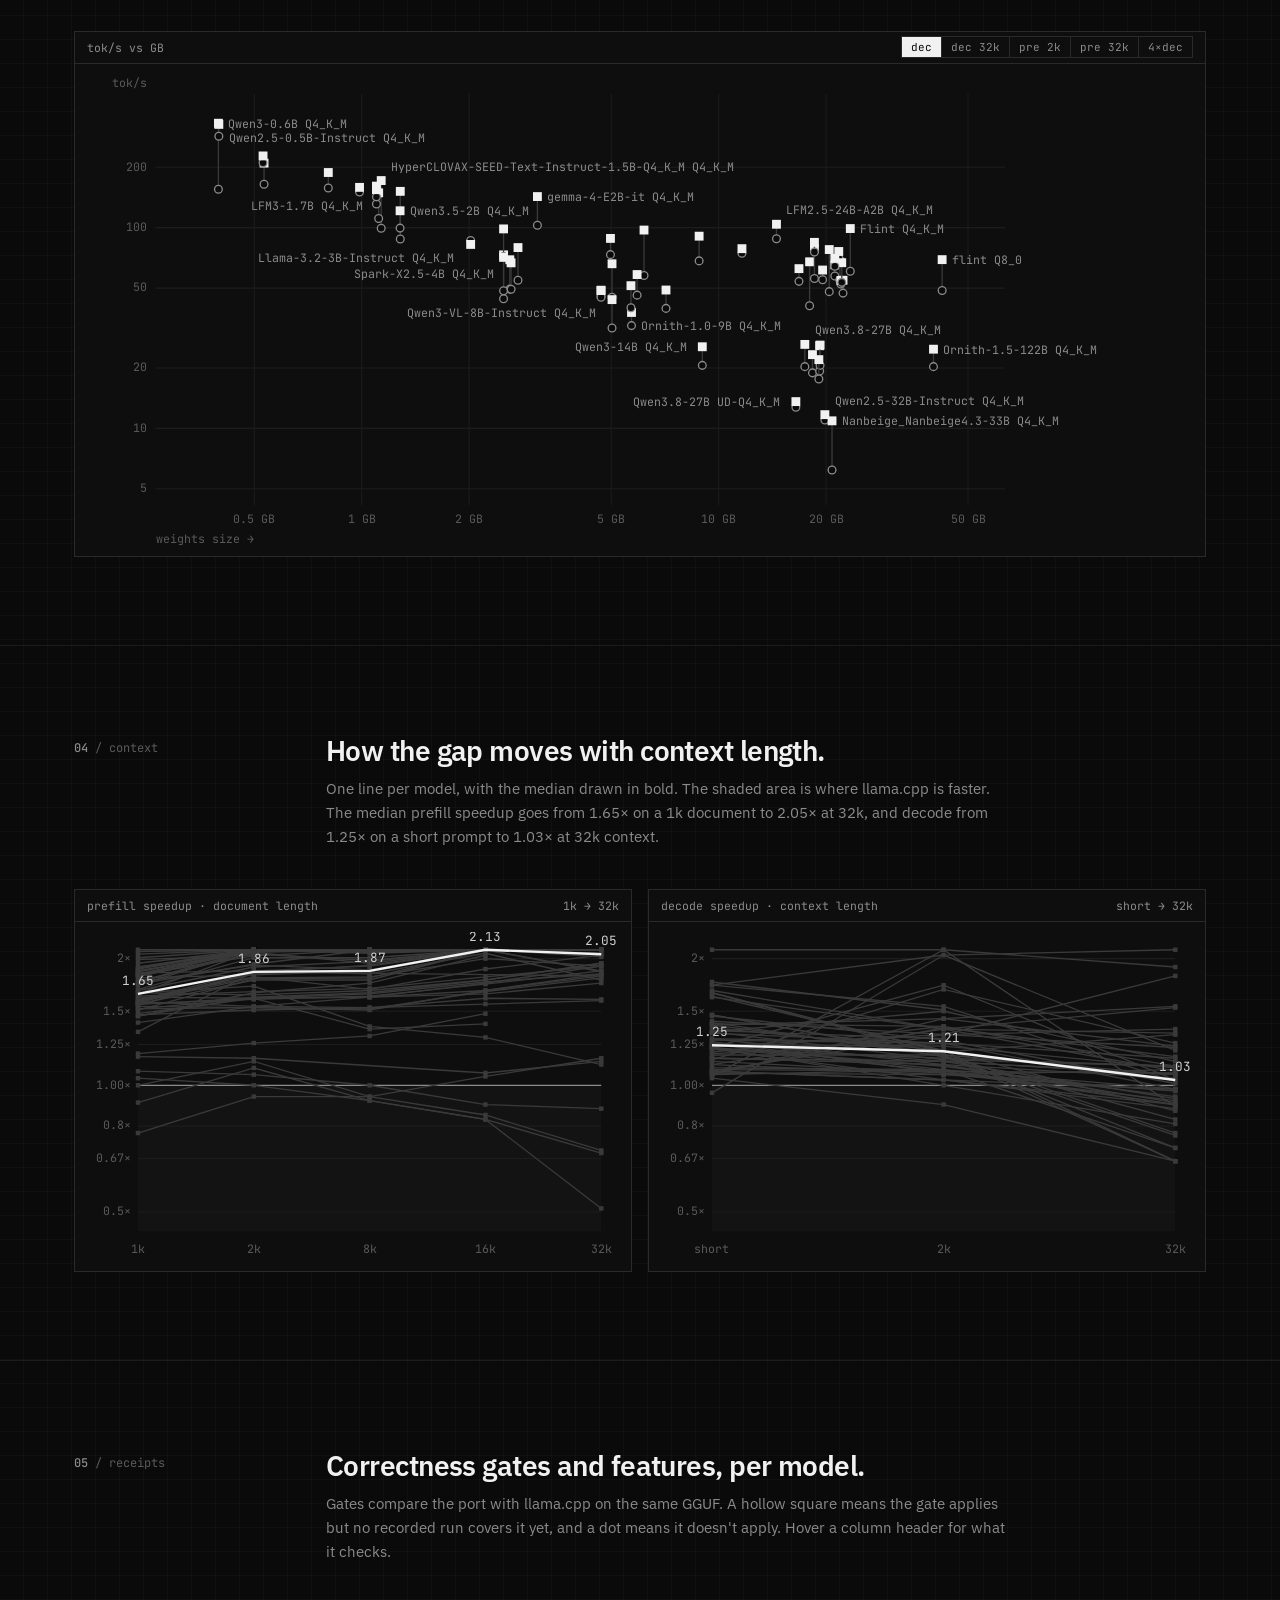
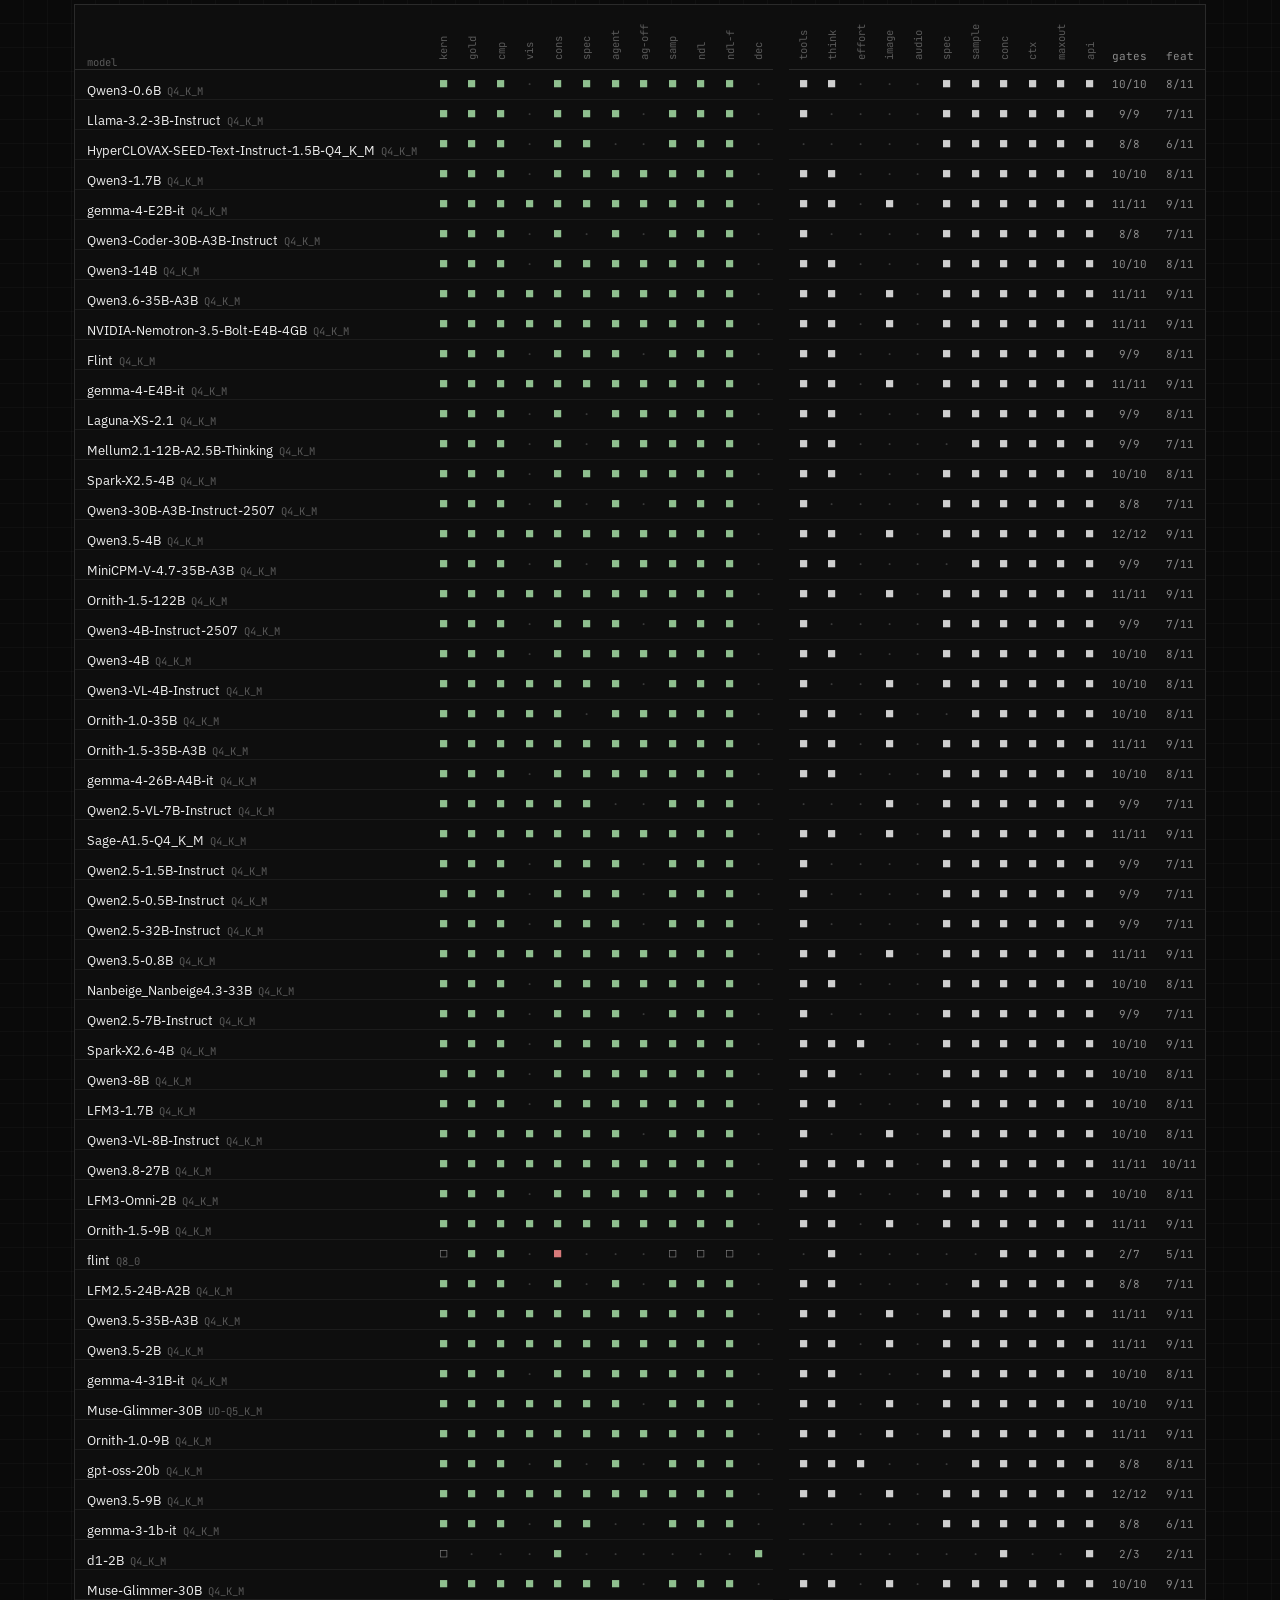
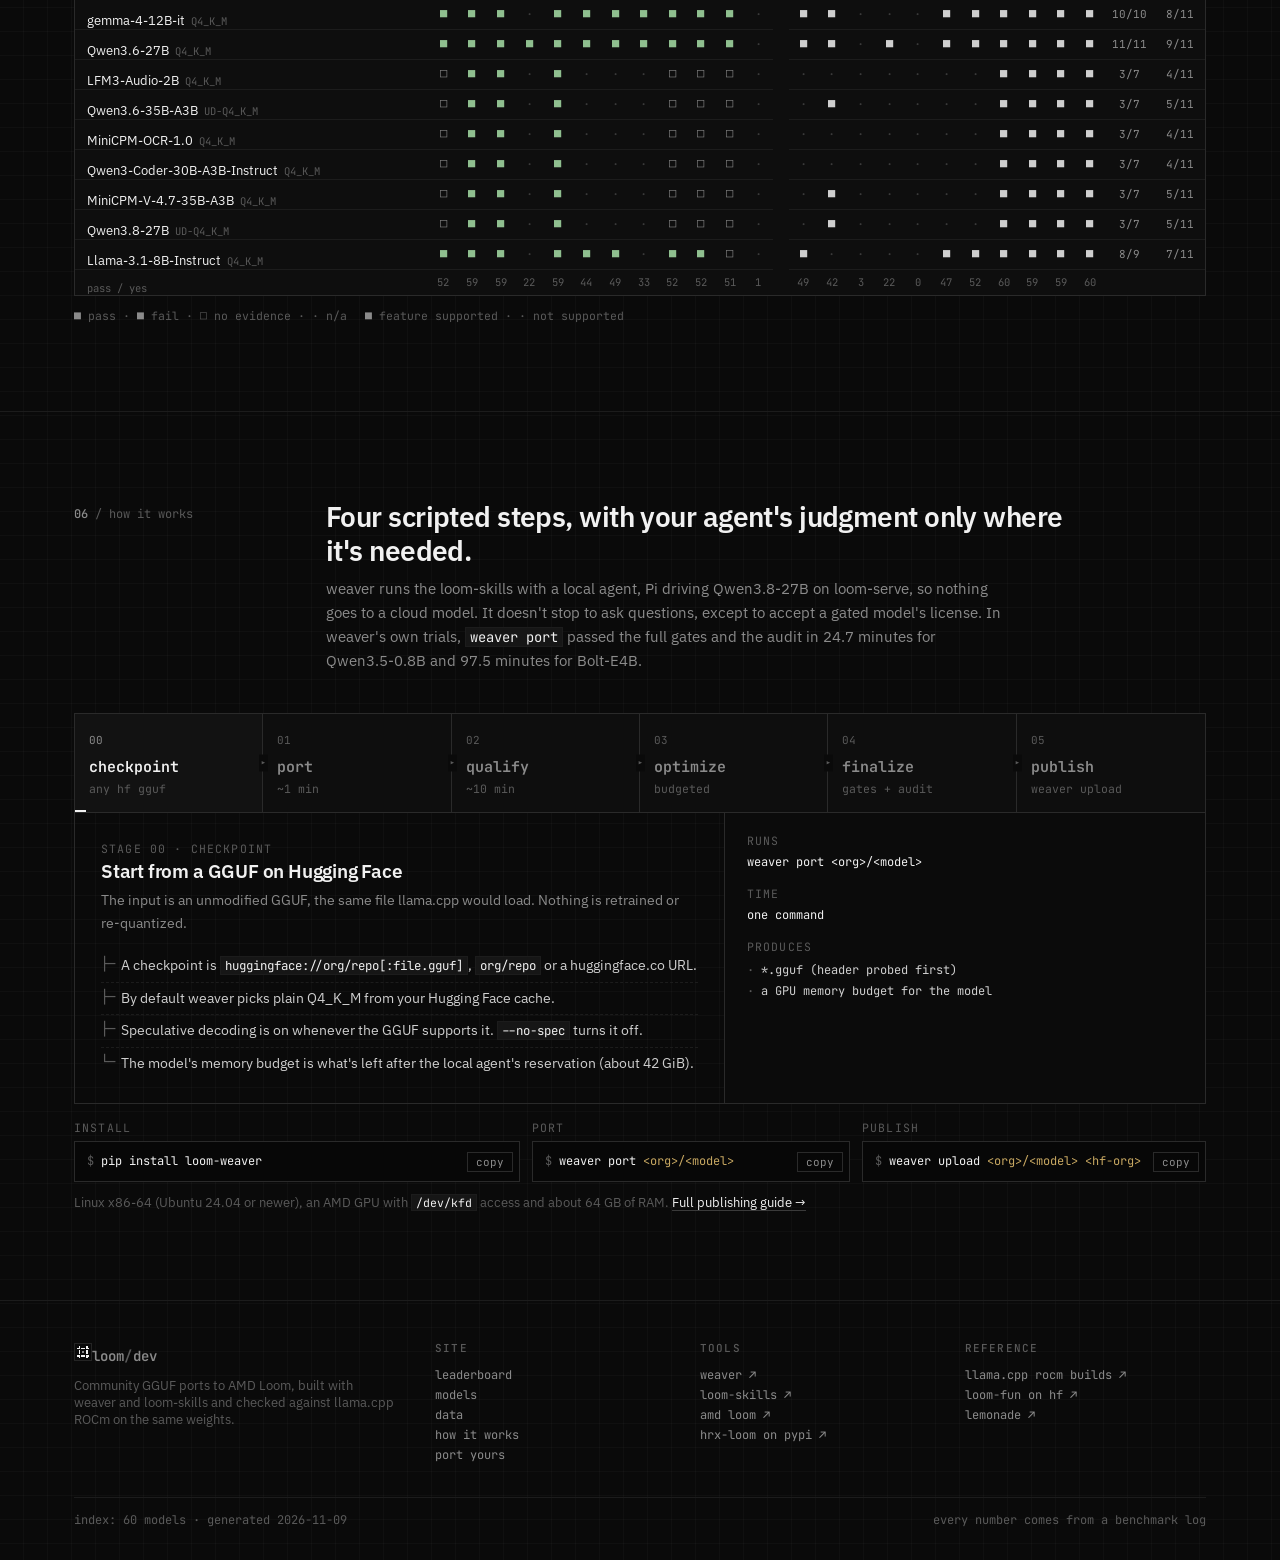
==== commit c187fd03: "Update" ====
--- a/website/index.html
+++ b/website/index.html
@@ -9,12 +9,12 @@
   <link rel="preconnect" href="https://fonts.googleapis.com">
   <link rel="preconnect" href="https://fonts.gstatic.com" crossorigin>
   <link href="https://fonts.googleapis.com/css2?family=JetBrains+Mono:wght@400;500;600&family=IBM+Plex+Sans:wght@400;500;600&display=swap" rel="stylesheet">
-  <link rel="stylesheet" href="assets/styles.css?v=3">
-  <script src="assets/loom-data.js?v=3"></script>
-  <script src="assets/loom-lib.js?v=3"></script>
-  <script src="assets/charts.js?v=3"></script>
-  <script src="assets/navbar.js?v=3"></script>
-  <script src="assets/footer.js?v=3"></script>
+  <link rel="stylesheet" href="assets/styles.css?v=4">
+  <script src="assets/loom-data.js?v=4"></script>
+  <script src="assets/loom-lib.js?v=4"></script>
+  <script src="assets/charts.js?v=4"></script>
+  <script src="assets/navbar.js?v=4"></script>
+  <script src="assets/footer.js?v=4"></script>
 </head>
 <body data-page="home">
   <div class="navbar-placeholder"></div>
@@ -27,9 +27,30 @@
           <div class="kicker"><span class="dot"></span><span id="ixKicker">community index</span></div>
           <h1>The community hub<br>for Loom models.<br><span class="thin">Find, create and share your own.</span></h1>
           <p class="lede"><b id="ixCount">Dozens of</b> Hugging Face models already run on Loom, each one checked against llama.cpp on the same weights. Porting your own is one command with <b>weaver</b>: point it at a GGUF and it builds, tests and benchmarks the port for you.</p>
-          <div class="code inline-cmd port-cmd"><pre><code><span class="p">$ </span>weaver port <span class="s">&lt;hf-org&gt;/&lt;model&gt;</span></code></pre><button class="copy" data-copy>copy</button><a class="pc-link" href="#how">how it works ↓</a></div>
         </div>
-        <div class="telemetry" id="telemetry"></div>
+        <ol class="hero-steps">
+          <li>
+            <div class="hs-n"><b>Step 1</b>isntall</div>
+            <div class="hs-body">
+              <p>Install weaver from PyPI.</p>
+              <div class="code inline-cmd"><pre><code><span class="p">$ </span>pip install loom-weaver</code></pre><button class="copy" data-copy>copy</button></div>
+            </div>
+          </li>
+          <li>
+            <div class="hs-n"><b>Step 2</b>port</div>
+            <div class="hs-body">
+              <p>Convert any GGUF model to Loom with one command.</p>
+              <div class="code inline-cmd"><pre><code><span class="p">$ </span>weaver port <span class="s">&lt;org&gt;/&lt;model&gt;</span></code></pre><button class="copy" data-copy>copy</button></div>
+            </div>
+          </li>
+          <li>
+            <div class="hs-n"><b>Step 3</b>publish</div>
+            <div class="hs-body">
+              <p>Publish your model to Hugging Face and to this hub.</p>
+              <div class="code inline-cmd"><pre><code><span class="p">$ </span>weaver upload <span class="s">&lt;org&gt;/&lt;model&gt; &lt;hf-org&gt;</span></code></pre><button class="copy" data-copy>copy</button></div>
+            </div>
+          </li>
+        </ol>
       </div>
     </section>
 
@@ -39,7 +60,7 @@
         <div class="sec-head">
           <div class="sec-idx"><b>01</b> / leaderboard</div>
           <div>
-            <h2>Ranked by throughput relative to llama.cpp.</h2>
+            <h2>Ranked community models by throughput.</h2>
             <p>The overall score is the geometric mean of Loom ÷ llama.cpp over every workload a model was measured on. The profile column shows all nine at a glance: decode at three context lengths, prefill at five document lengths and 4-stream aggregate decode. Bars point up where Loom is faster and down where it's slower.</p>
           </div>
         </div>
@@ -138,7 +159,7 @@
         <div class="pipe" id="pipe" role="tablist"></div>
         <div class="stage-detail" id="stageDetail"></div>
         <div class="cmd-strip">
-          <div><span class="label">install</span><div class="code inline-cmd"><pre class="wrap"><code><span class="p">$ </span>curl -fsSL https://github.com/loom-fun/weaver/releases/latest/download/install.sh | bash</code></pre><button class="copy" data-copy>copy</button></div></div>
+          <div><span class="label">install</span><div class="code inline-cmd"><pre><code><span class="p">$ </span>pip install loom-weaver</code></pre><button class="copy" data-copy>copy</button></div></div>
           <div><span class="label">port</span><div class="code inline-cmd"><pre><code><span class="p">$ </span>weaver port <span class="s">&lt;org&gt;/&lt;model&gt;</span></code></pre><button class="copy" data-copy>copy</button></div></div>
           <div><span class="label">publish</span><div class="code inline-cmd"><pre><code><span class="p">$ </span>weaver upload <span class="s">&lt;org&gt;/&lt;model&gt; &lt;hf-org&gt;</span></code></pre><button class="copy" data-copy>copy</button></div></div>
         </div>
@@ -148,6 +169,6 @@
   </main>
 
   <div class="footer-placeholder"></div>
-  <script src="assets/home.js?v=3"></script>
+  <script src="assets/home.js?v=4"></script>
 </body>
 </html>
--- a/website/assets/styles.css
+++ b/website/assets/styles.css
@@ -105,14 +105,14 @@
 .ix-head h1 .thin { color: var(--dim); font-weight: 400; }
 .ix-head .lede { font-size: 15px; color: var(--fg); max-width: 560px; margin: 0 0 22px; }
 .ix-head .lede b { color: var(--hi); font-weight: 600; }
-.port-cmd { max-width: 560px; }
-.port-cmd .pc-link { font: 12px var(--mono); color: var(--dim); padding: 0 12px; border-left: 1px solid var(--line-2); height: 100%; display: flex; align-items: center; white-space: nowrap; }
-.port-cmd .pc-link:hover { color: var(--hi); }
-.telemetry { display: grid; grid-template-columns: repeat(4, minmax(0, 1fr)); border-top: 1px solid var(--line-2); border-left: 1px solid var(--line-2); background: var(--panel); }
-.telemetry div { padding: 12px 14px 13px; border-right: 1px solid var(--line-2); border-bottom: 1px solid var(--line-2); min-width: 0; }
-.telemetry b { display: block; font: 500 22px var(--mono); color: var(--hi); letter-spacing: -0.02em; white-space: nowrap; }
-.telemetry span { display: block; font: 11px var(--mono); color: var(--dim); margin-top: 2px; }
-.telemetry small { display: block; font: 10.5px/1.4 var(--mono); color: var(--faint); margin-top: 2px; }
+.hero-steps { list-style: none; margin: 0; padding: 0; border: 1px solid var(--line-2); background: var(--panel); }
+.hero-steps li { display: grid; grid-template-columns: 100px minmax(0, 1fr); gap: 16px; padding: 16px 16px 16px 14px; border-bottom: 1px solid var(--line-2); }
+.hero-steps li:last-child { border-bottom: none; }
+.hs-n { font: 11px var(--mono); color: var(--dim); }
+.hs-n b { display: block; font: 500 22px var(--mono); color: var(--hi); letter-spacing: -0.02em; white-space: nowrap; }
+.hs-body { min-width: 0; }
+.hs-body p { margin: 0 0 10px; font-size: 13.5px; color: var(--fg); }
+.hs-body .code pre { font-size: 12px; }
 
 /* === Collection cards === */
 .podium { display: grid; grid-template-columns: repeat(3, minmax(0, 1fr)); gap: 12px; margin-bottom: 16px; }
@@ -412,19 +412,6 @@
 .dr-marks { display: flex; align-items: center; gap: 12px; margin-top: 12px; font: 11.5px var(--mono); }
 .dr-nav { display: flex; gap: 6px; }
 .chart-box { border: 1px solid var(--line-2); background: #070707; padding: 10px 12px 4px; }
-.race { border: 1px solid var(--line-2); background: #070707; padding: 10px 12px; font: 12px var(--mono); }
-.lane { display: grid; grid-template-columns: 74px minmax(0, 1fr) 70px 86px; gap: 12px; align-items: center; padding: 4px 0; }
-.lane .ln { color: var(--hi); }
-.lane + .lane .ln { color: var(--dim); }
-.lane .lb { height: 10px; background: repeating-linear-gradient(90deg, var(--line) 0 1px, transparent 1px 7px); position: relative; }
-.lane .lb i { position: absolute; left: 0; top: 0; bottom: 0; width: 0; background: repeating-linear-gradient(90deg, var(--hi) 0 5px, transparent 5px 7px); }
-.lane + .lane .lb i { background: repeating-linear-gradient(90deg, var(--faint) 0 5px, transparent 5px 7px); }
-.lane .lv { text-align: right; color: var(--faint); }
-.lane .lv b { color: var(--hi); font-weight: 500; }
-.lane .lr { text-align: right; color: var(--faint); font-size: 11px; }
-.lane-foot { display: flex; justify-content: space-between; margin-top: 6px; padding-top: 6px; border-top: 1px solid var(--line); color: var(--faint); font-size: 11px; }
-.lane-foot button { background: none; border: none; color: var(--dim); font: inherit; cursor: pointer; padding: 0; }
-.lane-foot button:hover { color: var(--hi); }
 .kvl { border: 1px solid var(--line-2); font: 12px var(--mono); }
 .kvl div { display: grid; grid-template-columns: 120px minmax(0, 1fr); gap: 12px; padding: 5px 12px; border-bottom: 1px solid var(--line); }
 .kvl div:last-child { border-bottom: none; }
@@ -521,20 +508,18 @@
   .nav.open .nav-inner { height: auto; flex-wrap: wrap; padding-top: 10px; padding-bottom: 10px; }
   .nav.open .nav-links, .nav.open .nav-ext { display: flex; flex-direction: column; width: 100%; }
   .sec { padding: 60px 0; }
-  .telemetry { grid-template-columns: repeat(2, minmax(0, 1fr)); }
+  .hero-steps li { grid-template-columns: minmax(0, 1fr); gap: 8px; }
+  .hs-n b { display: inline; margin-right: 8px; }
   .pipe { grid-template-columns: repeat(2, 1fr); }
   .stage { border-bottom: 1px solid var(--line-2); }
   .stage::after { display: none; }
   .grid { grid-template-columns: minmax(0, 1fr); }
   .chart-panel .chart-body { overflow-x: auto; }
   .c-strip, .c-scatter { min-width: 720px; }
-  .port-cmd .pc-link { display: none; }
   .board td.name b, .board td.name small { max-width: 150px; }
   .board .rb { display: none; }
   .readout { font-size: 11px; }
   .sel { margin-left: 0; }
-  .lane { grid-template-columns: 64px minmax(0, 1fr) 60px; }
-  .lane .lr { display: none; }
   .mrow { grid-template-columns: 90px minmax(0, 1fr) 54px 48px; }
   .mrow .md { display: none; }
   .mhead span:nth-child(4) { display: none; }
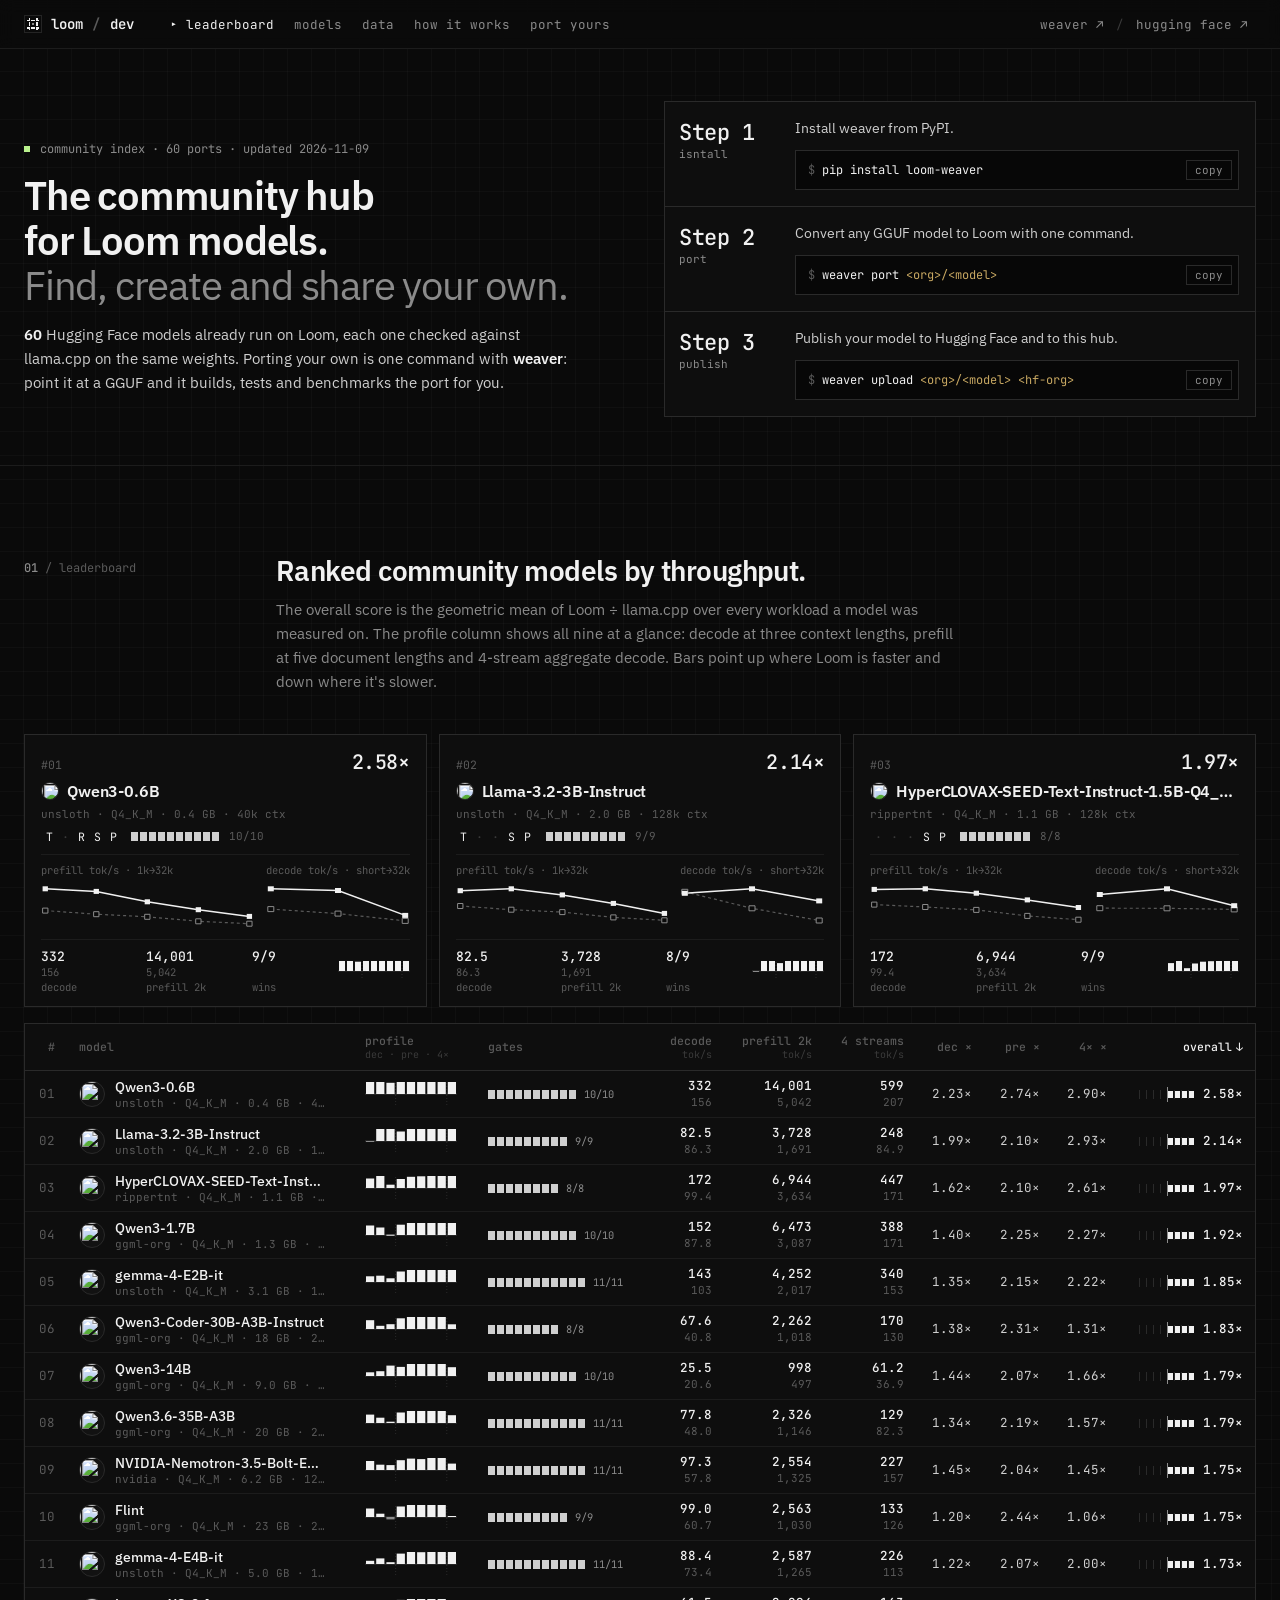
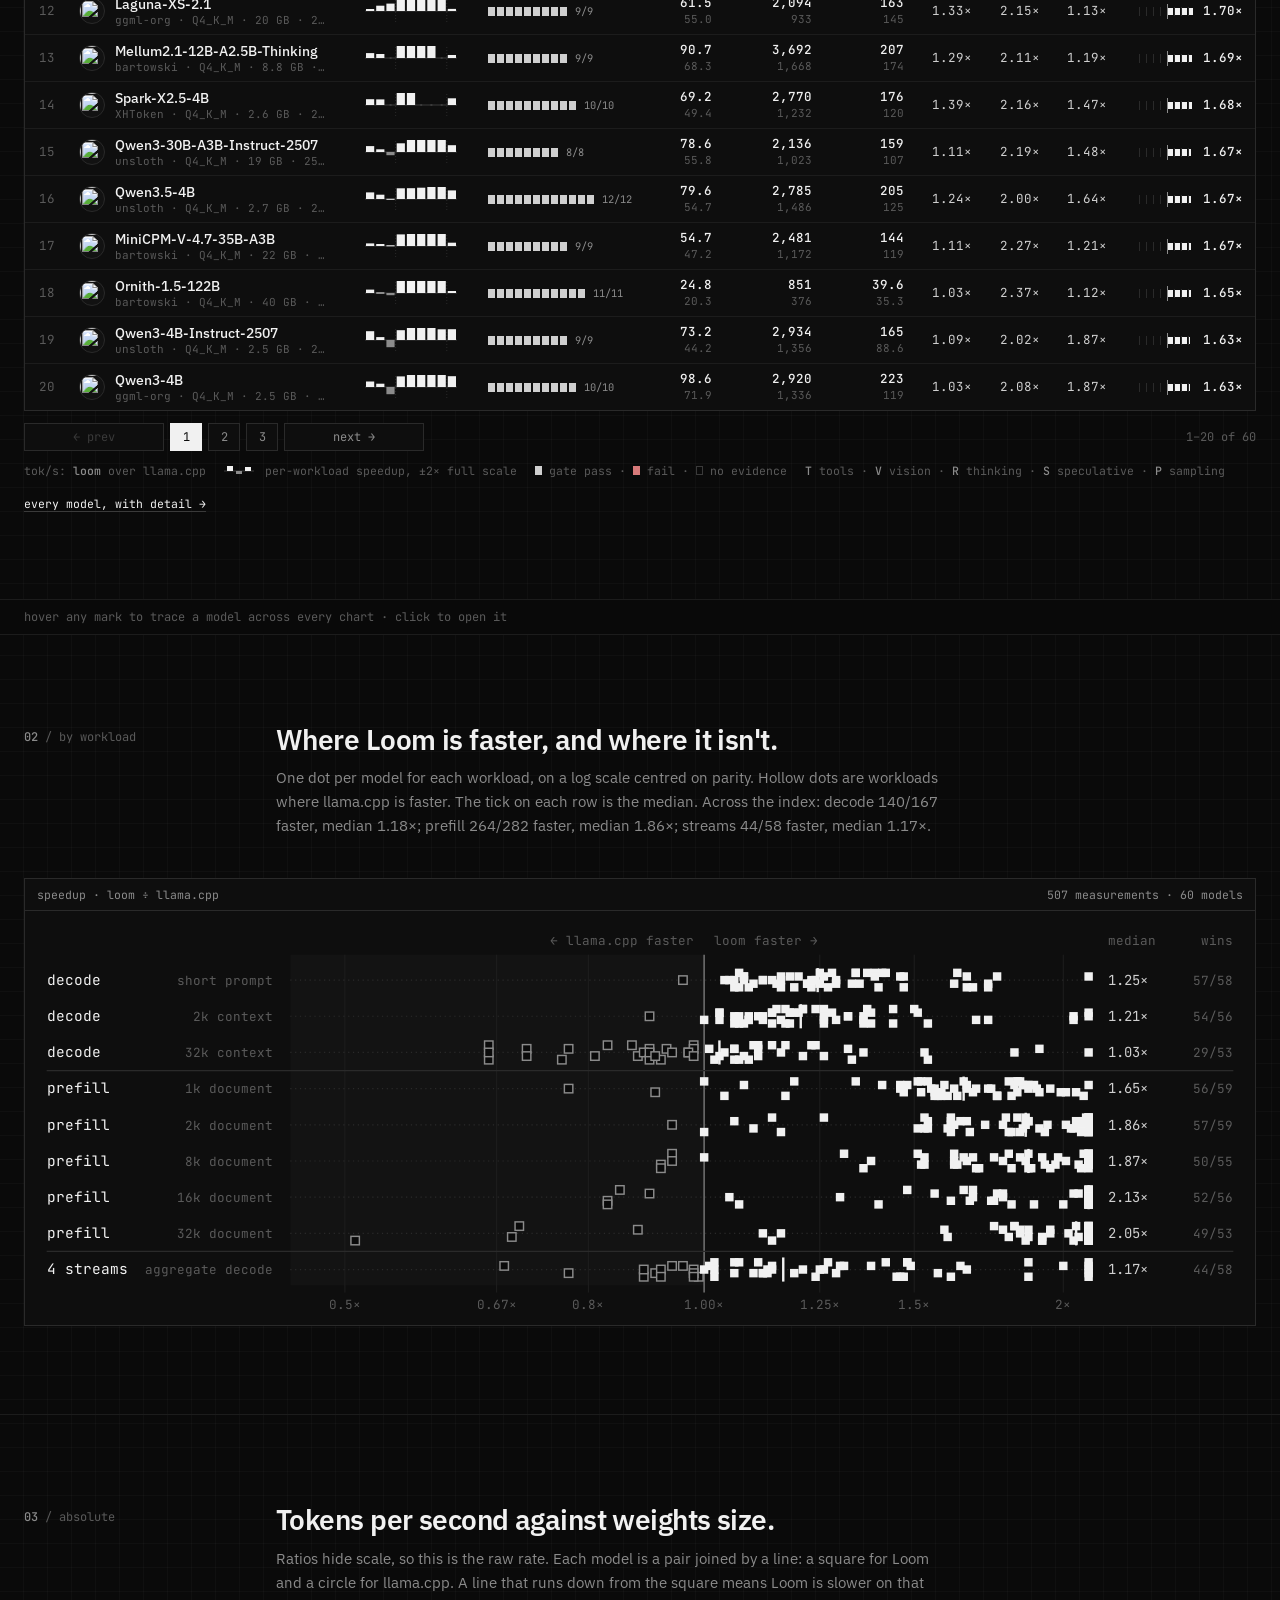
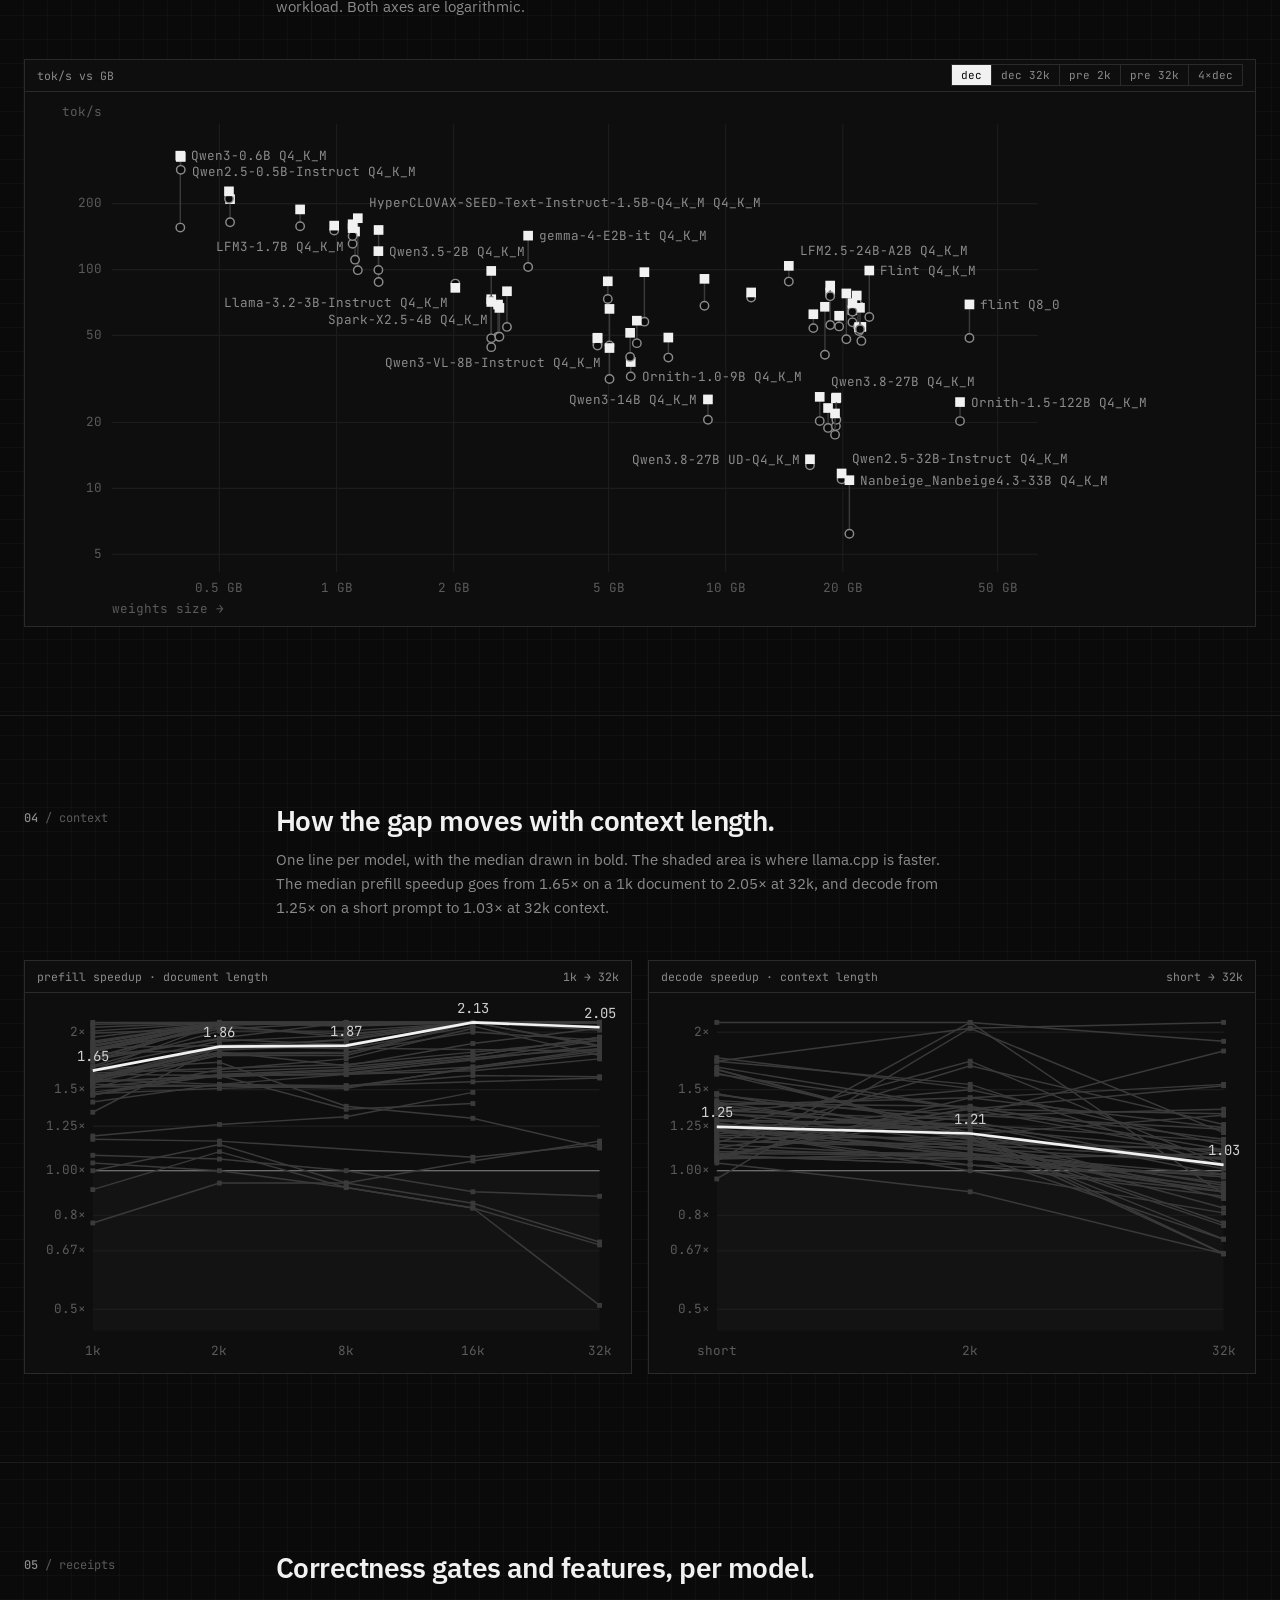
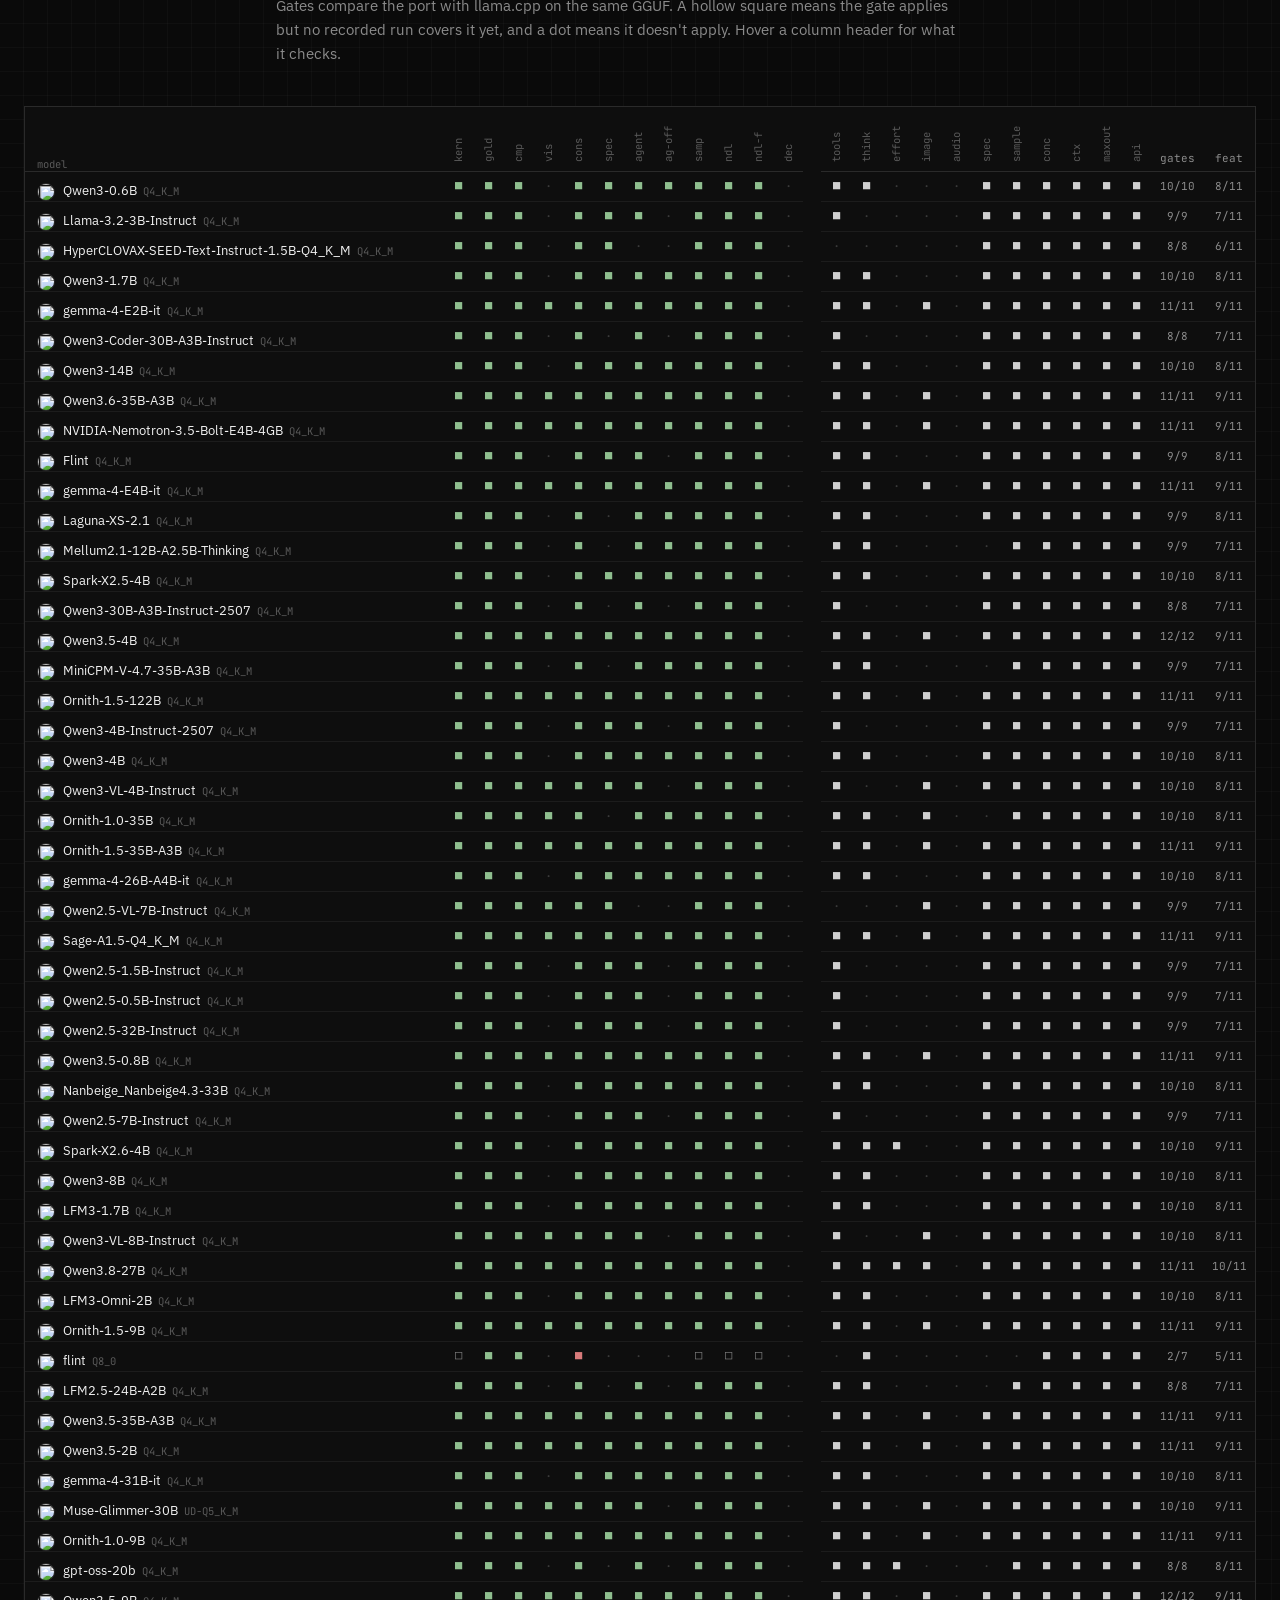
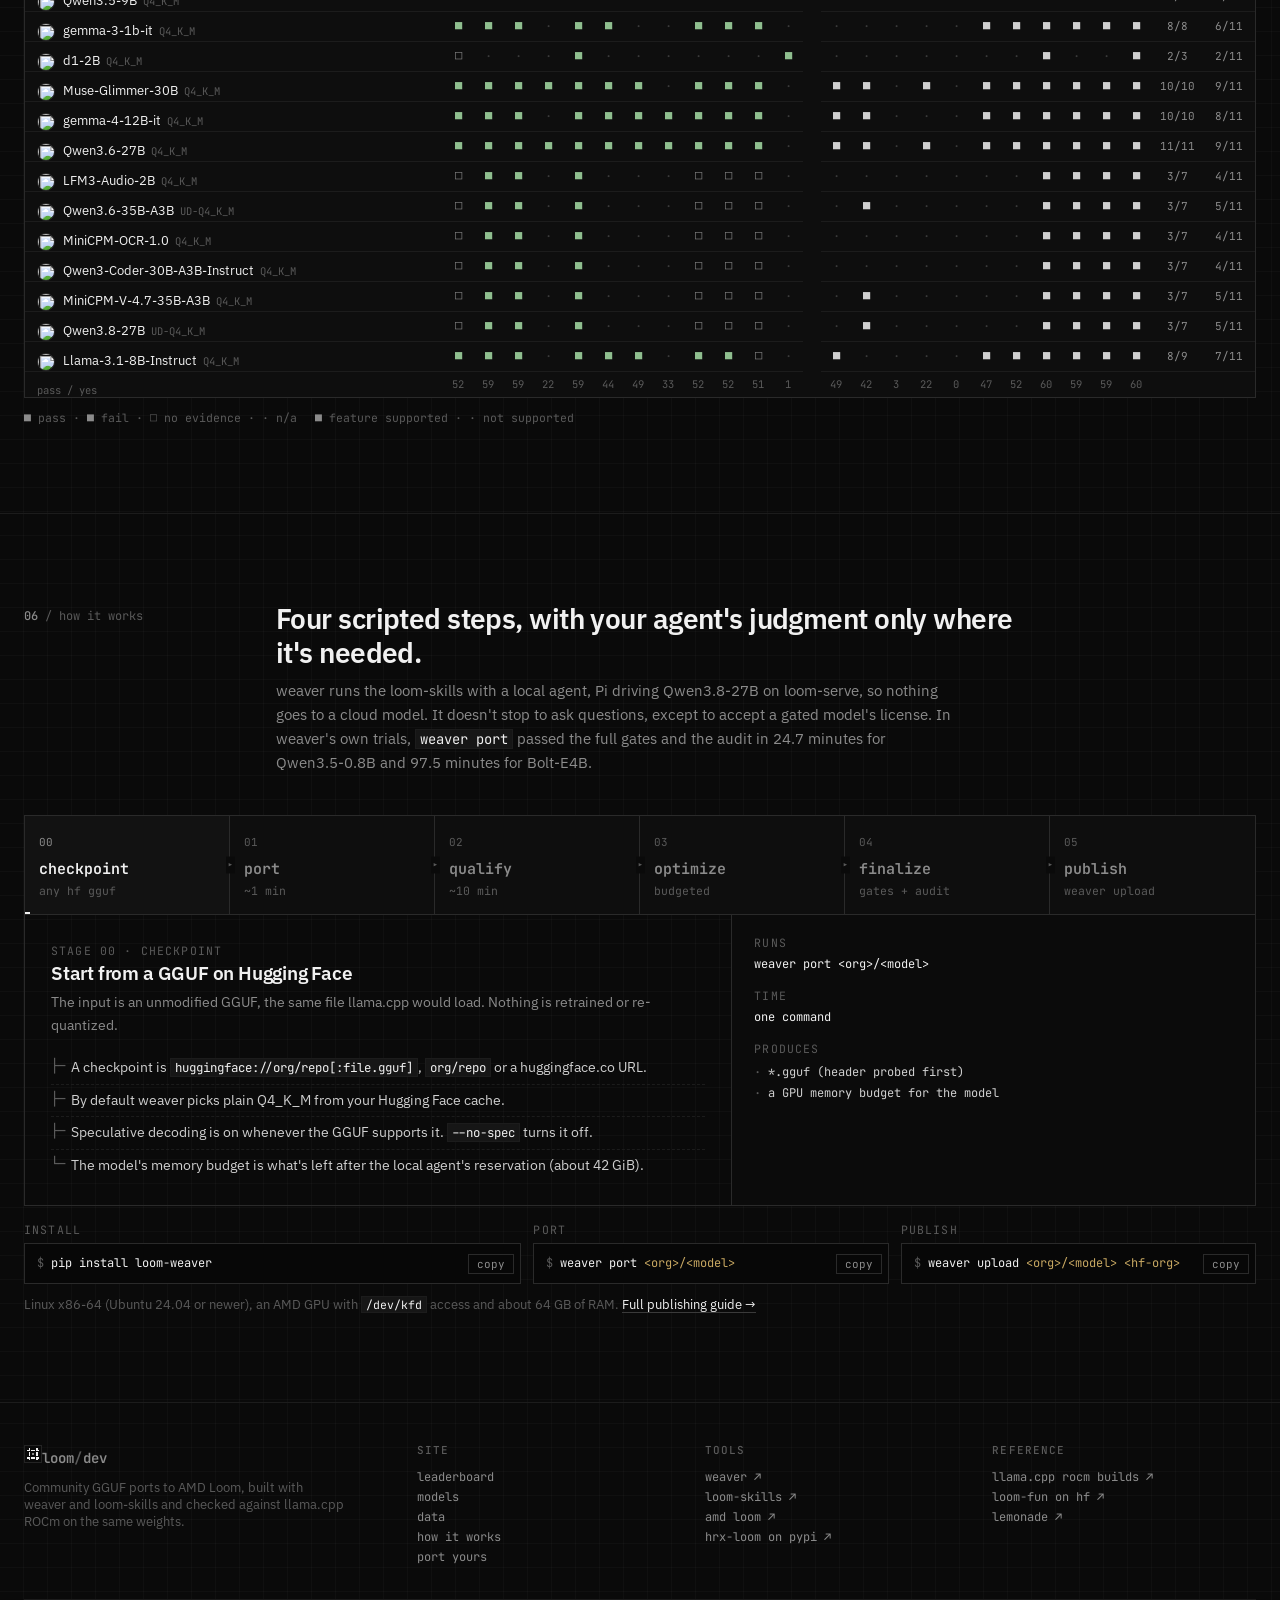
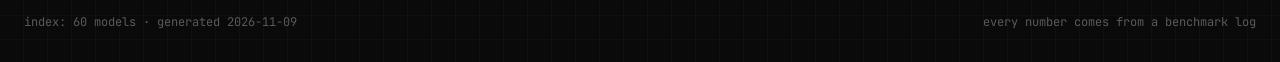
==== commit e06994e9: "Show each model's Hugging Face org avatar, widen the page so the leaderboard fits, and keep the hero" ====
--- a/website/index.html
+++ b/website/index.html
@@ -9,12 +9,12 @@
   <link rel="preconnect" href="https://fonts.googleapis.com">
   <link rel="preconnect" href="https://fonts.gstatic.com" crossorigin>
   <link href="https://fonts.googleapis.com/css2?family=JetBrains+Mono:wght@400;500;600&family=IBM+Plex+Sans:wght@400;500;600&display=swap" rel="stylesheet">
-  <link rel="stylesheet" href="assets/styles.css?v=4">
-  <script src="assets/loom-data.js?v=4"></script>
-  <script src="assets/loom-lib.js?v=4"></script>
-  <script src="assets/charts.js?v=4"></script>
-  <script src="assets/navbar.js?v=4"></script>
-  <script src="assets/footer.js?v=4"></script>
+  <link rel="stylesheet" href="assets/styles.css?v=7">
+  <script src="assets/loom-data.js?v=7"></script>
+  <script src="assets/loom-lib.js?v=7"></script>
+  <script src="assets/charts.js?v=7"></script>
+  <script src="assets/navbar.js?v=7"></script>
+  <script src="assets/footer.js?v=7"></script>
 </head>
 <body data-page="home">
   <div class="navbar-placeholder"></div>
@@ -169,6 +169,6 @@
   </main>
 
   <div class="footer-placeholder"></div>
-  <script src="assets/home.js?v=4"></script>
+  <script src="assets/home.js?v=7"></script>
 </body>
 </html>
--- a/website/assets/styles.css
+++ b/website/assets/styles.css
@@ -21,7 +21,7 @@
   --mono: 'JetBrains Mono', ui-monospace, Consolas, monospace;
   --sans: 'IBM Plex Sans', 'Segoe UI', system-ui, sans-serif;
 
-  --max: 1180px;
+  --max: 1320px;
   --grid: 24px;
 }
 
@@ -101,8 +101,9 @@
 .kicker { font: 12px var(--mono); color: var(--dim); display: flex; gap: 10px; align-items: center; }
 .kicker .dot { width: 6px; height: 6px; background: var(--live); display: inline-block; animation: blink 2.4s steps(1) infinite; }
 @keyframes blink { 50% { opacity: 0.2; } }
-.ix-head h1 { font: 600 clamp(28px, 3.4vw, 40px)/1.12 var(--sans); letter-spacing: -0.03em; color: var(--hi); margin: 16px 0 16px; }
-.ix-head h1 .thin { color: var(--dim); font-weight: 400; }
+.ix-grid > div:first-child { container-type: inline-size; }
+.ix-head h1 { font: 600 clamp(18px, 7cqi, 40px)/1.12 var(--sans); letter-spacing: -0.03em; color: var(--hi); margin: 16px 0 16px; }
+.ix-head h1 .thin { color: var(--dim); font-weight: 400; white-space: nowrap; }
 .ix-head .lede { font-size: 15px; color: var(--fg); max-width: 560px; margin: 0 0 22px; }
 .ix-head .lede b { color: var(--hi); font-weight: 600; }
 .hero-steps { list-style: none; margin: 0; padding: 0; border: 1px solid var(--line-2); background: var(--panel); }
@@ -125,7 +126,18 @@
 .mc-rank { color: var(--faint); }
 .mc-score { font: 500 20px var(--mono); color: var(--hi); letter-spacing: -0.02em; }
 .mc-score.lo { color: var(--dim); }
-.mc-name { font: 600 16px var(--sans); color: var(--hi); letter-spacing: -0.01em; white-space: nowrap; overflow: hidden; text-overflow: ellipsis; }
+.mc-name { display: flex; align-items: center; gap: 8px; font: 600 16px var(--sans); color: var(--hi); letter-spacing: -0.01em; white-space: nowrap; }
+.mc-name > span { overflow: hidden; text-overflow: ellipsis; }
+.av { display: inline-block; flex: none; width: 18px; height: 18px; border-radius: 50%; object-fit: cover; background: var(--panel-2); border: 1px solid var(--line-2); vertical-align: middle; margin-right: 8px; }
+.mc-name .av, .nm .av { margin-right: 0; }
+.av-na { display: inline-flex; align-items: center; justify-content: center; font: 600 10px var(--mono); color: var(--dim); }
+.av-lg { width: 26px; height: 26px; }
+.av-xl { width: 32px; height: 32px; margin-right: 12px; }
+.av-lg.av-na { font-size: 12px; }
+.av-xl.av-na { font-size: 14px; }
+.nm { display: flex; align-items: center; gap: 10px; }
+.nm > span { min-width: 0; }
+.dr-title { display: flex; align-items: center; }
 .mc-sub { font: 11px var(--mono); color: var(--faint); white-space: nowrap; overflow: hidden; text-overflow: ellipsis; }
 .mc-marks { display: flex; align-items: center; gap: 10px; font: 11.5px var(--mono); margin: 2px 0 4px; }
 .mc-gt { color: var(--faint); font-size: 11px; }
@@ -479,8 +491,14 @@
 .footer-base { margin-top: 32px; padding-top: 14px; border-top: 1px solid var(--line); display: flex; justify-content: space-between; gap: 12px; flex-wrap: wrap; }
 
 /* === Responsive === */
-@media (max-width: 1200px) {
+@media (max-width: 1240px) {
   .hide-l { display: none; }
+}
+@media (max-width: 1040px) {
+  .hide-m { display: none; }
+}
+@media (max-width: 760px) {
+  .hide-s { display: none; }
 }
 @media (max-width: 1000px) {
   .ix-grid { grid-template-columns: minmax(0, 1fr); gap: 28px; }
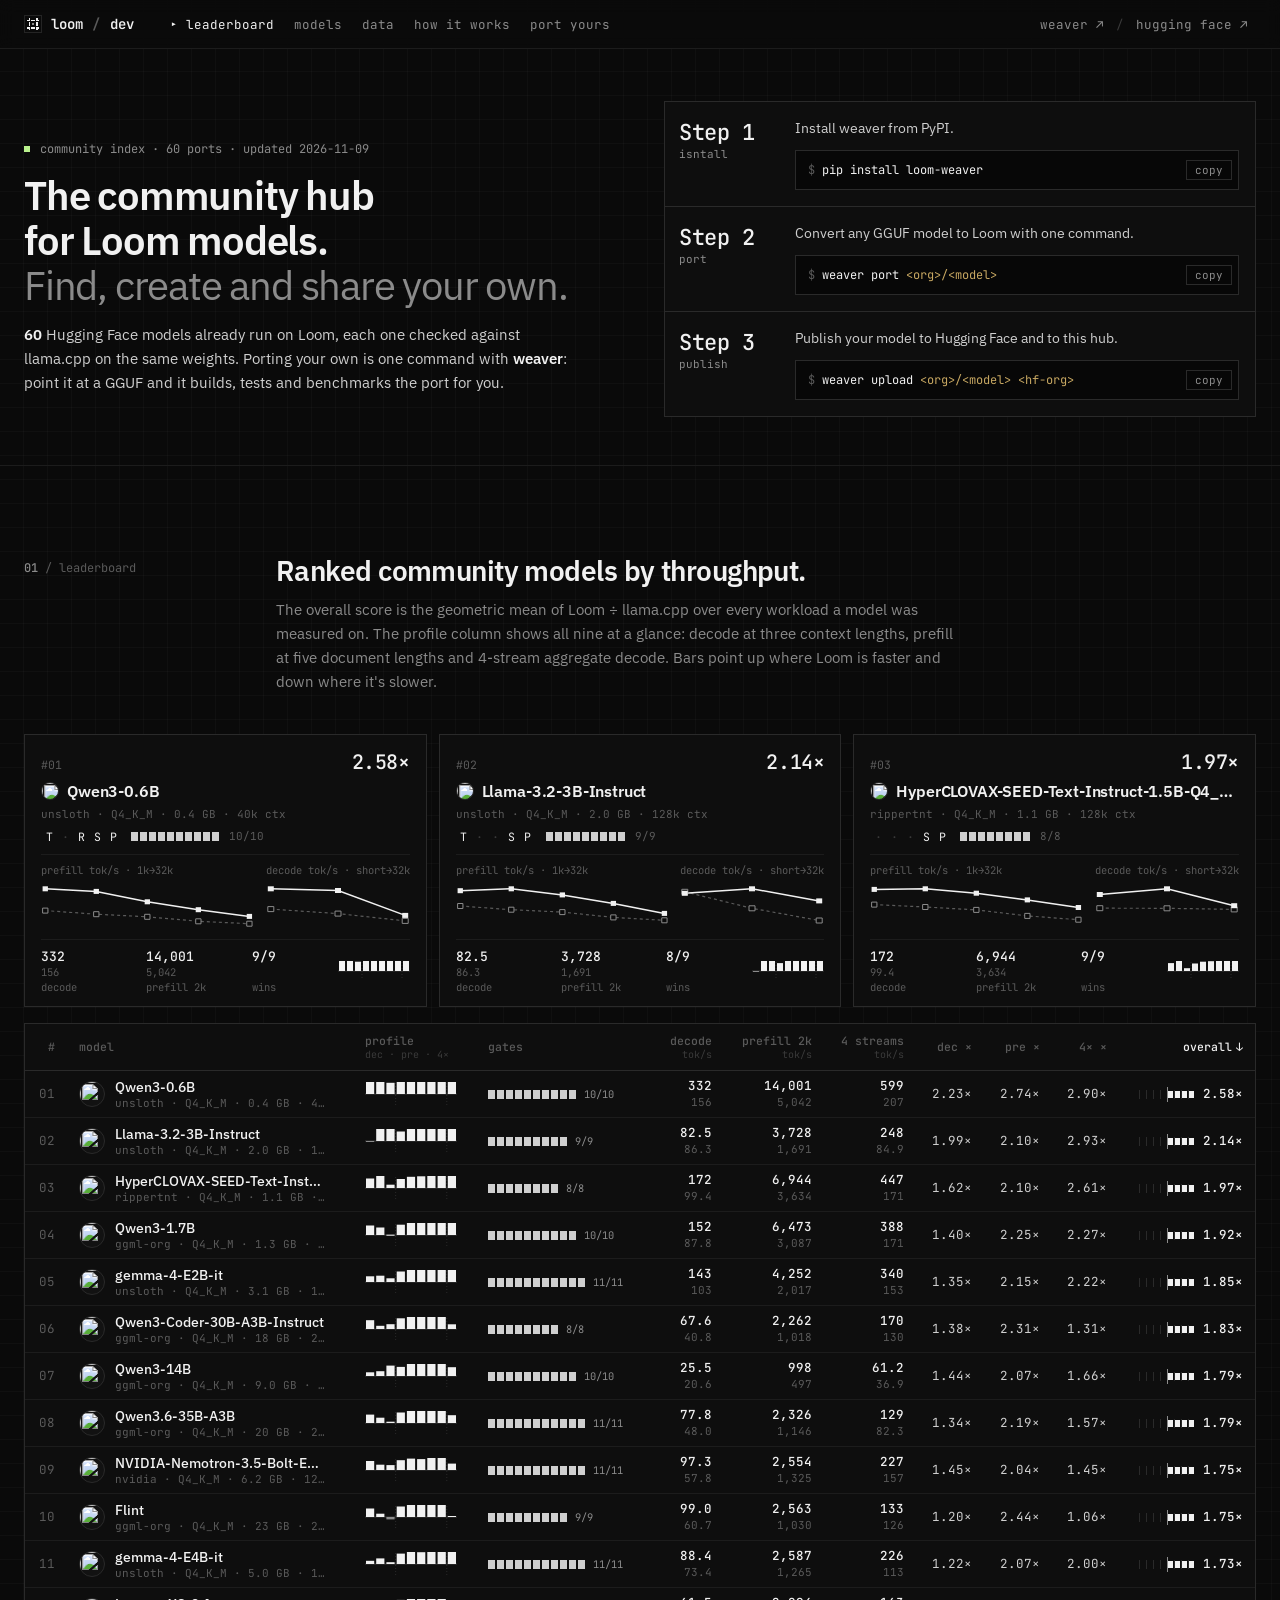
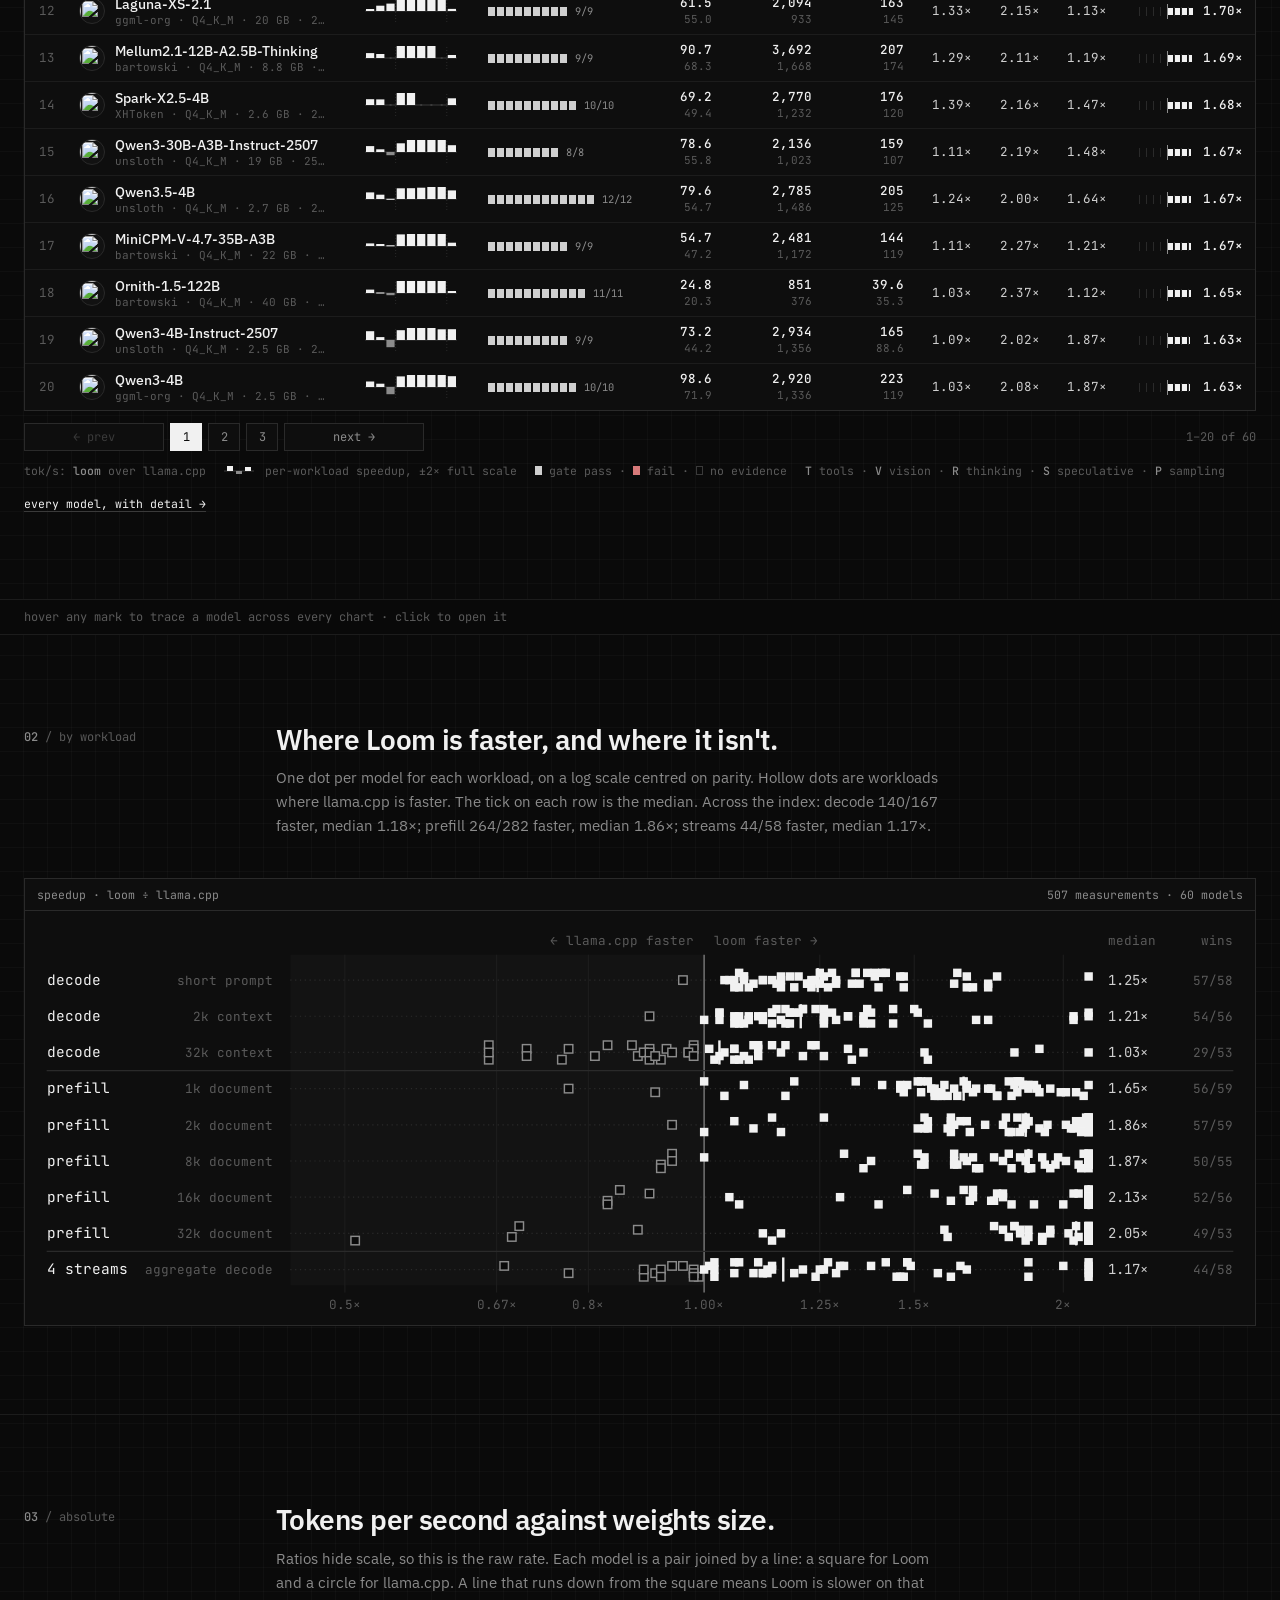
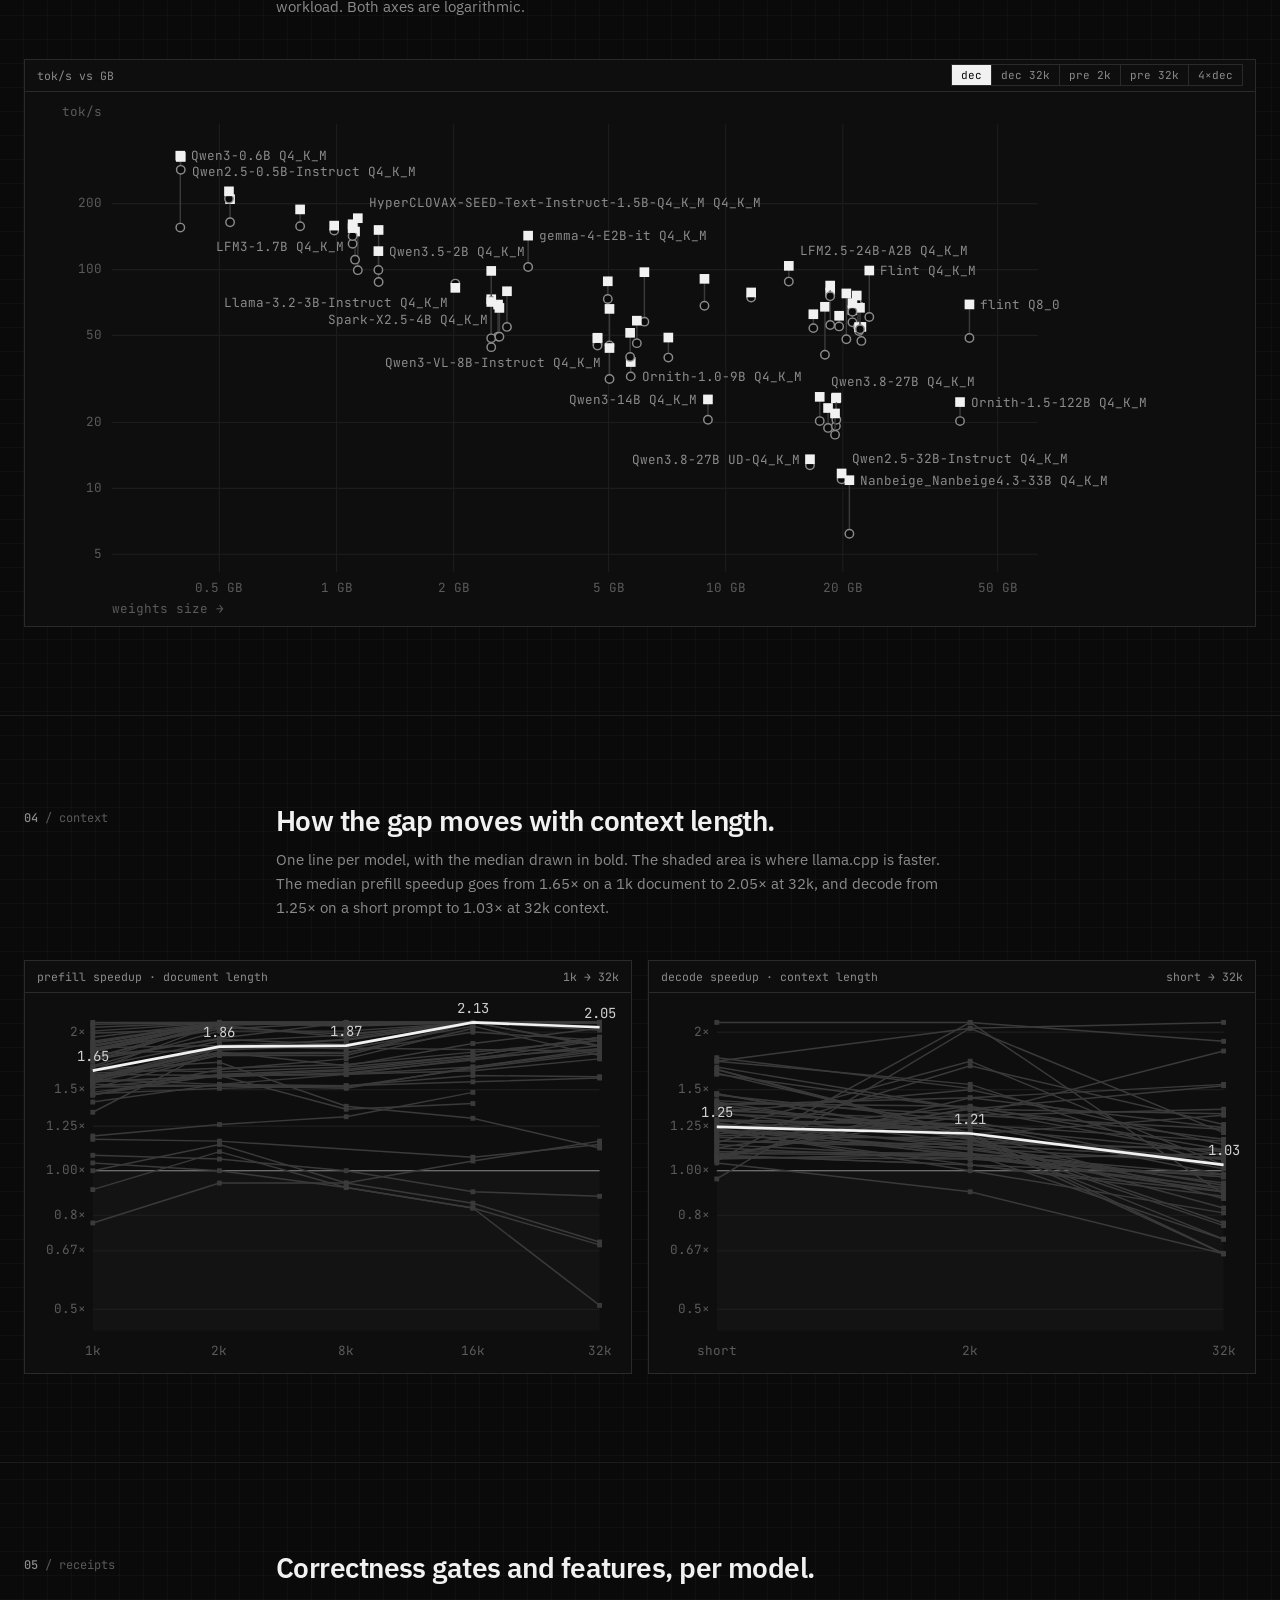
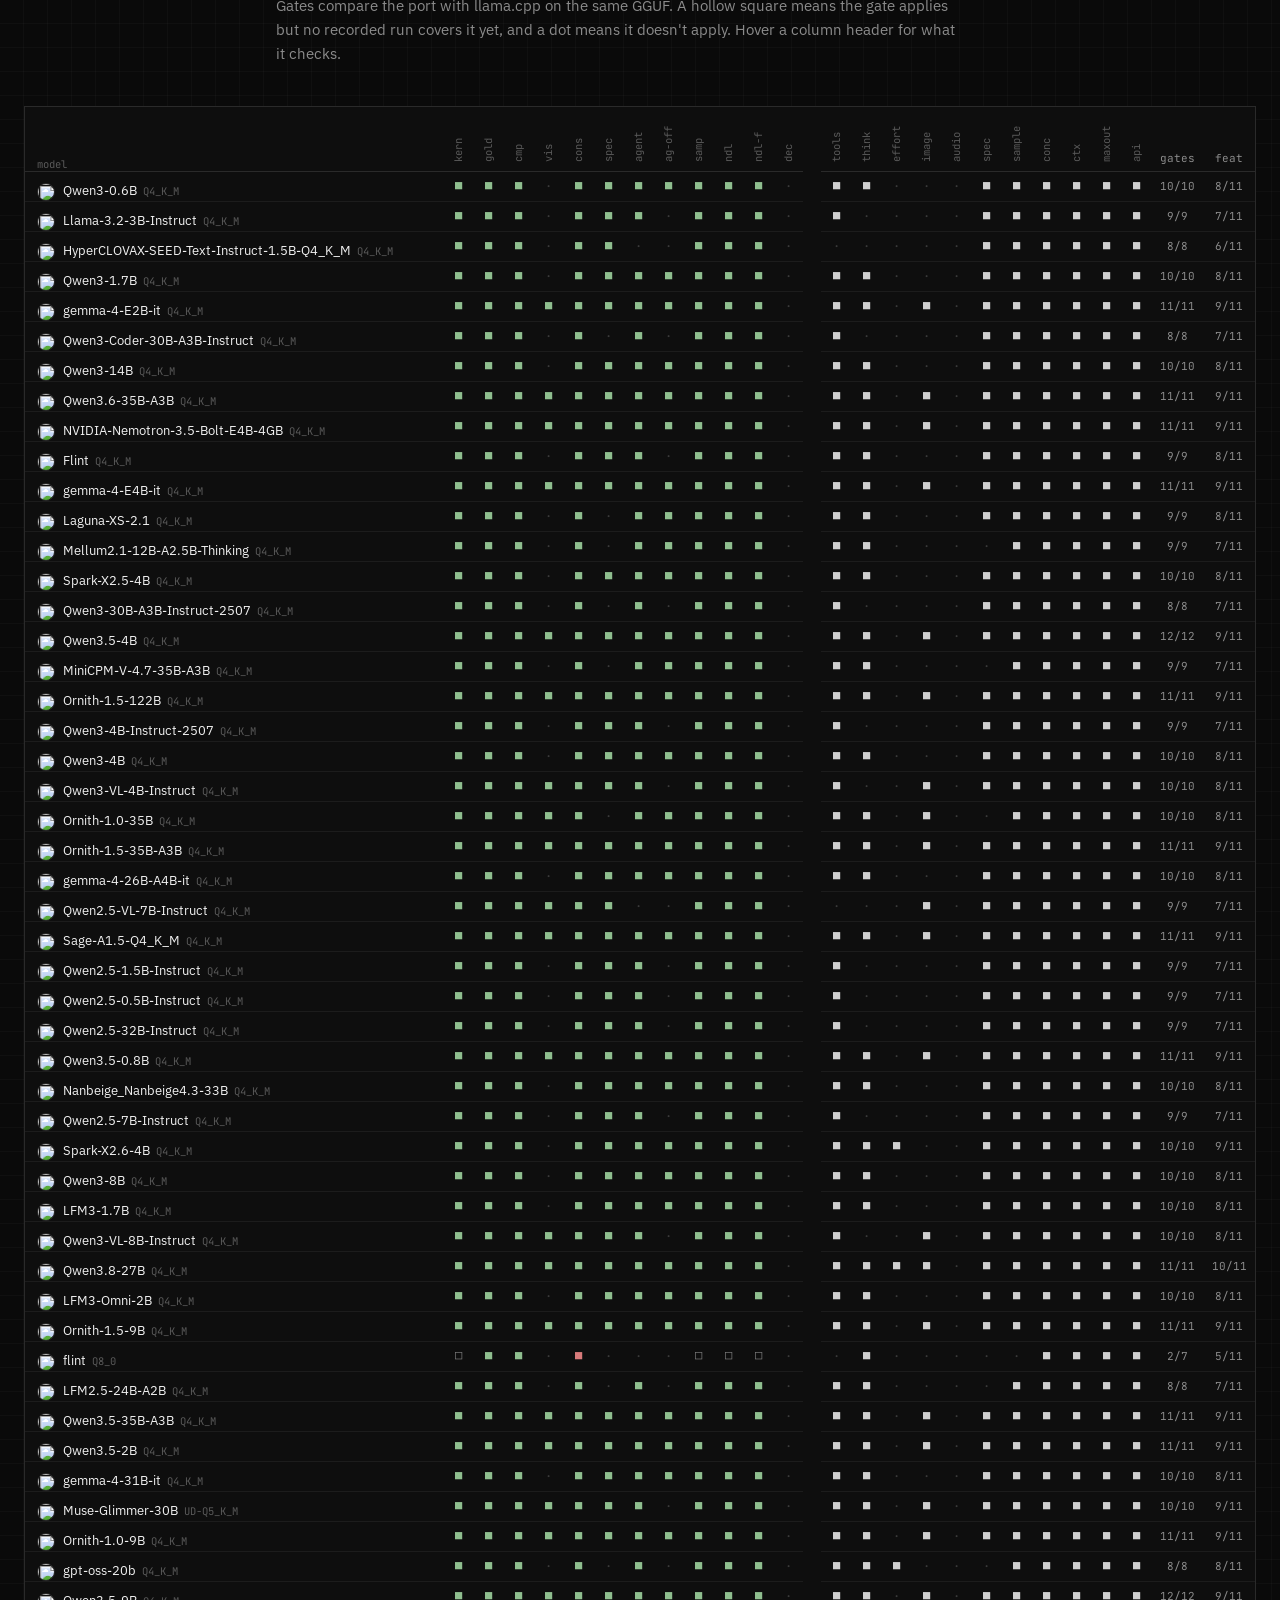
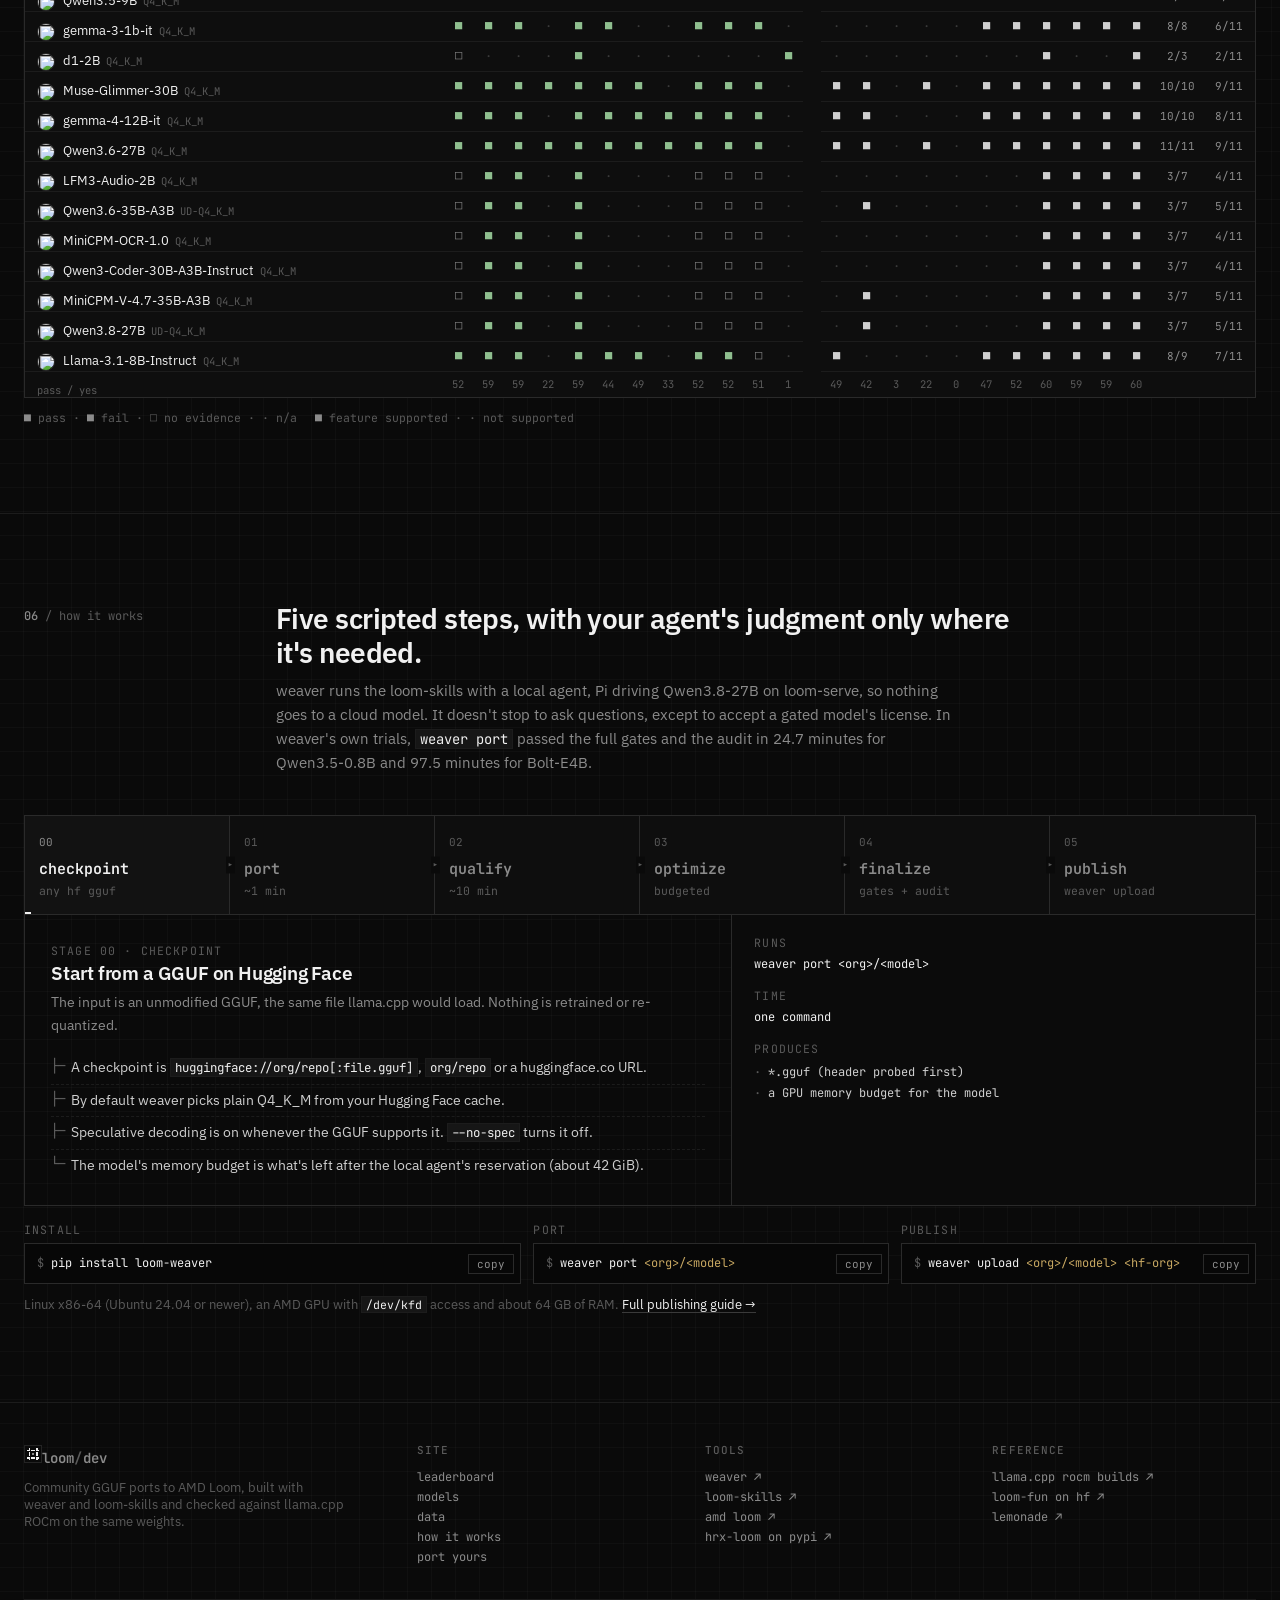
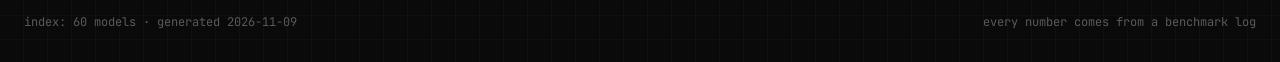
==== commit 927814d4: "five" ====
--- a/website/index.html
+++ b/website/index.html
@@ -152,7 +152,7 @@
         <div class="sec-head">
           <div class="sec-idx"><b>06</b> / how it works</div>
           <div>
-            <h2>Four scripted steps, with your agent's judgment only where it's needed.</h2>
+            <h2>Five scripted steps, with your agent's judgment only where it's needed.</h2>
             <p>weaver runs the loom-skills with a local agent, Pi driving Qwen3.8-27B on loom-serve, so nothing goes to a cloud model. It doesn't stop to ask questions, except to accept a gated model's license. In weaver's own trials, <code>weaver port</code> passed the full gates and the audit in 24.7 minutes for Qwen3.5-0.8B and 97.5 minutes for Bolt-E4B.</p>
           </div>
         </div>
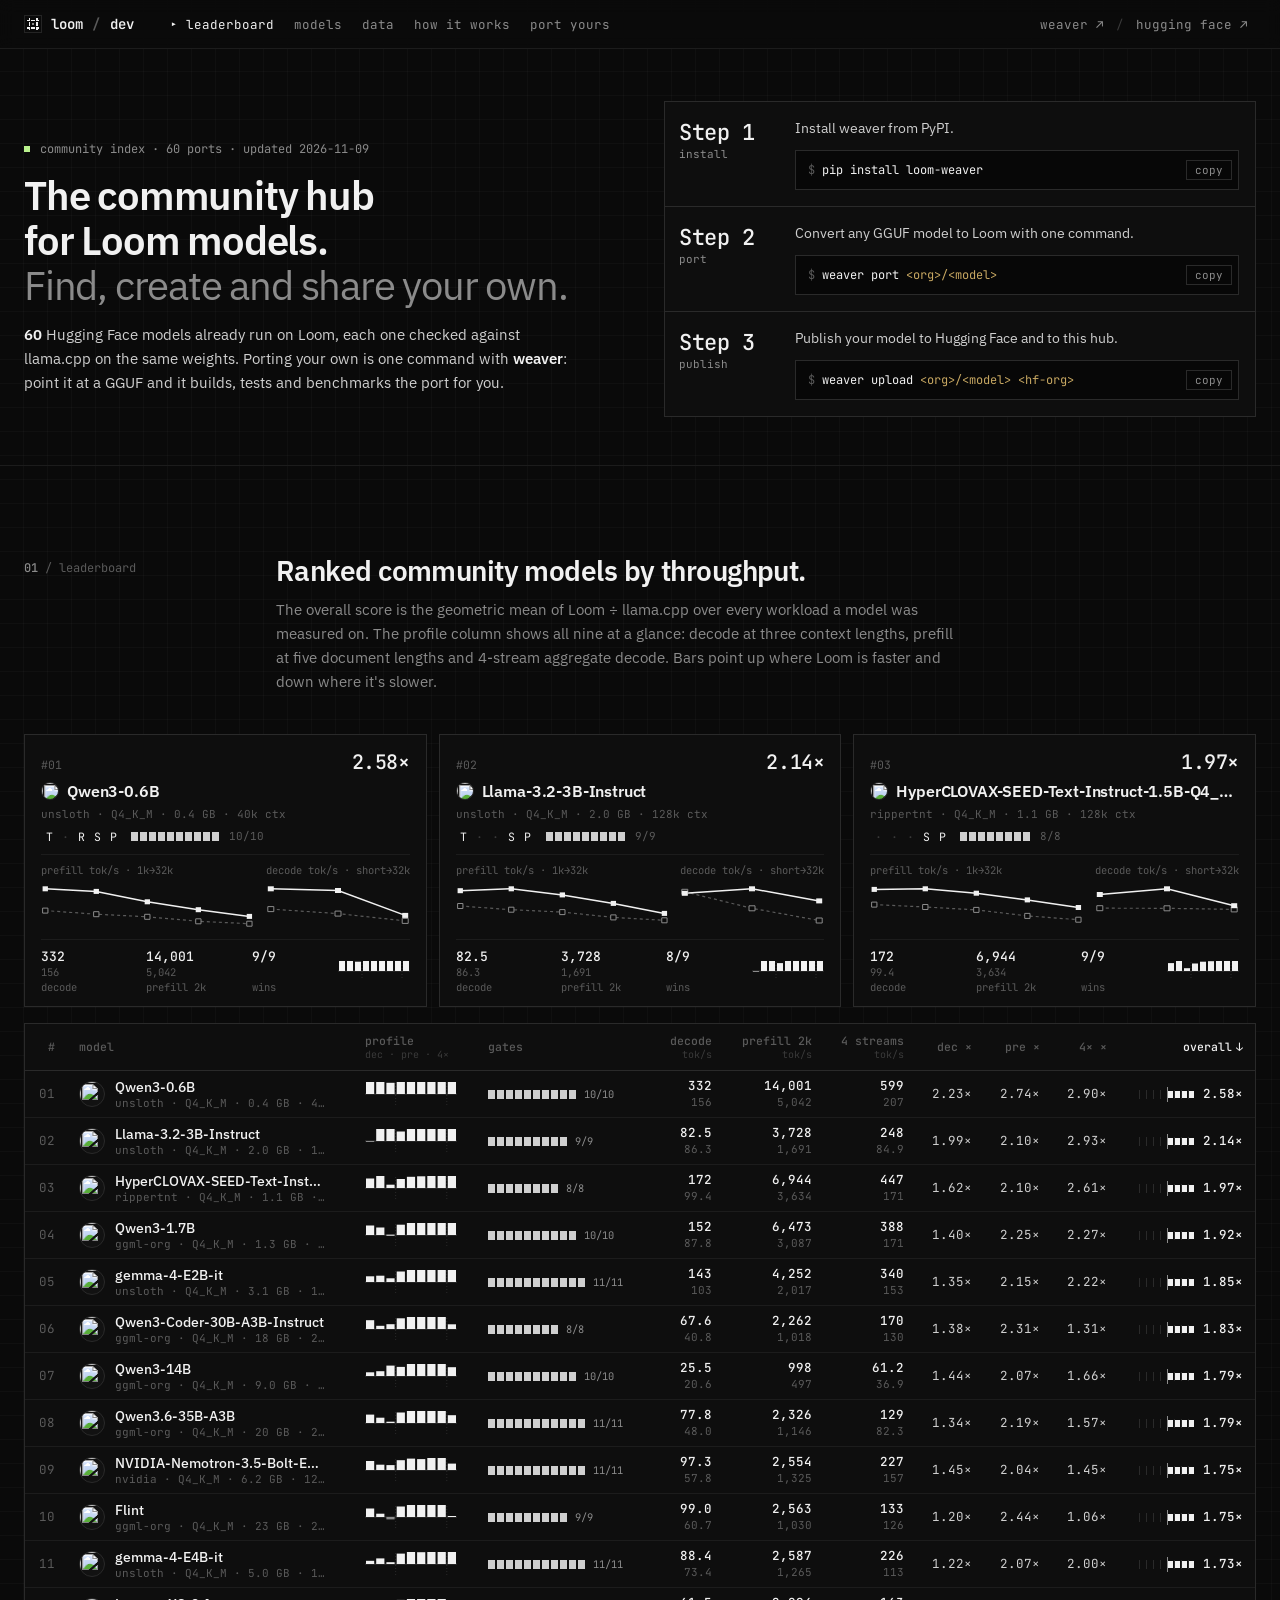
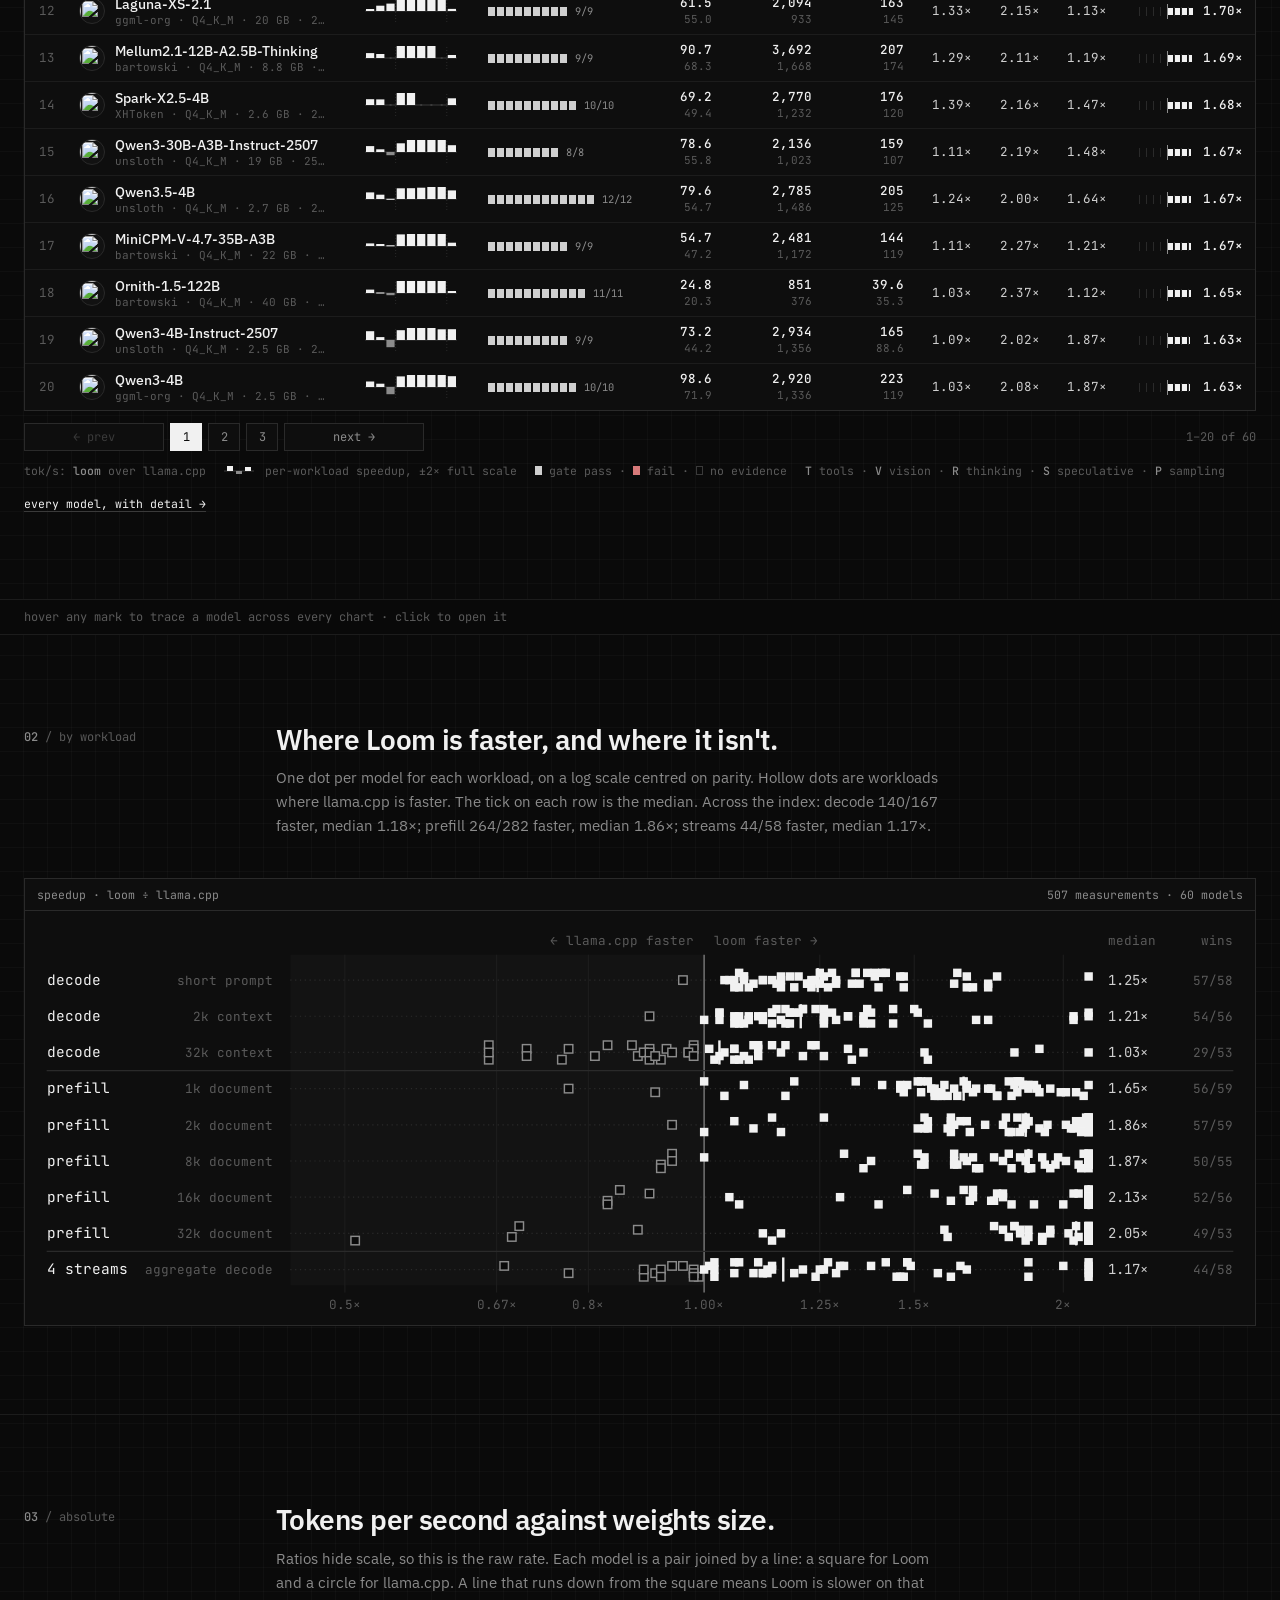
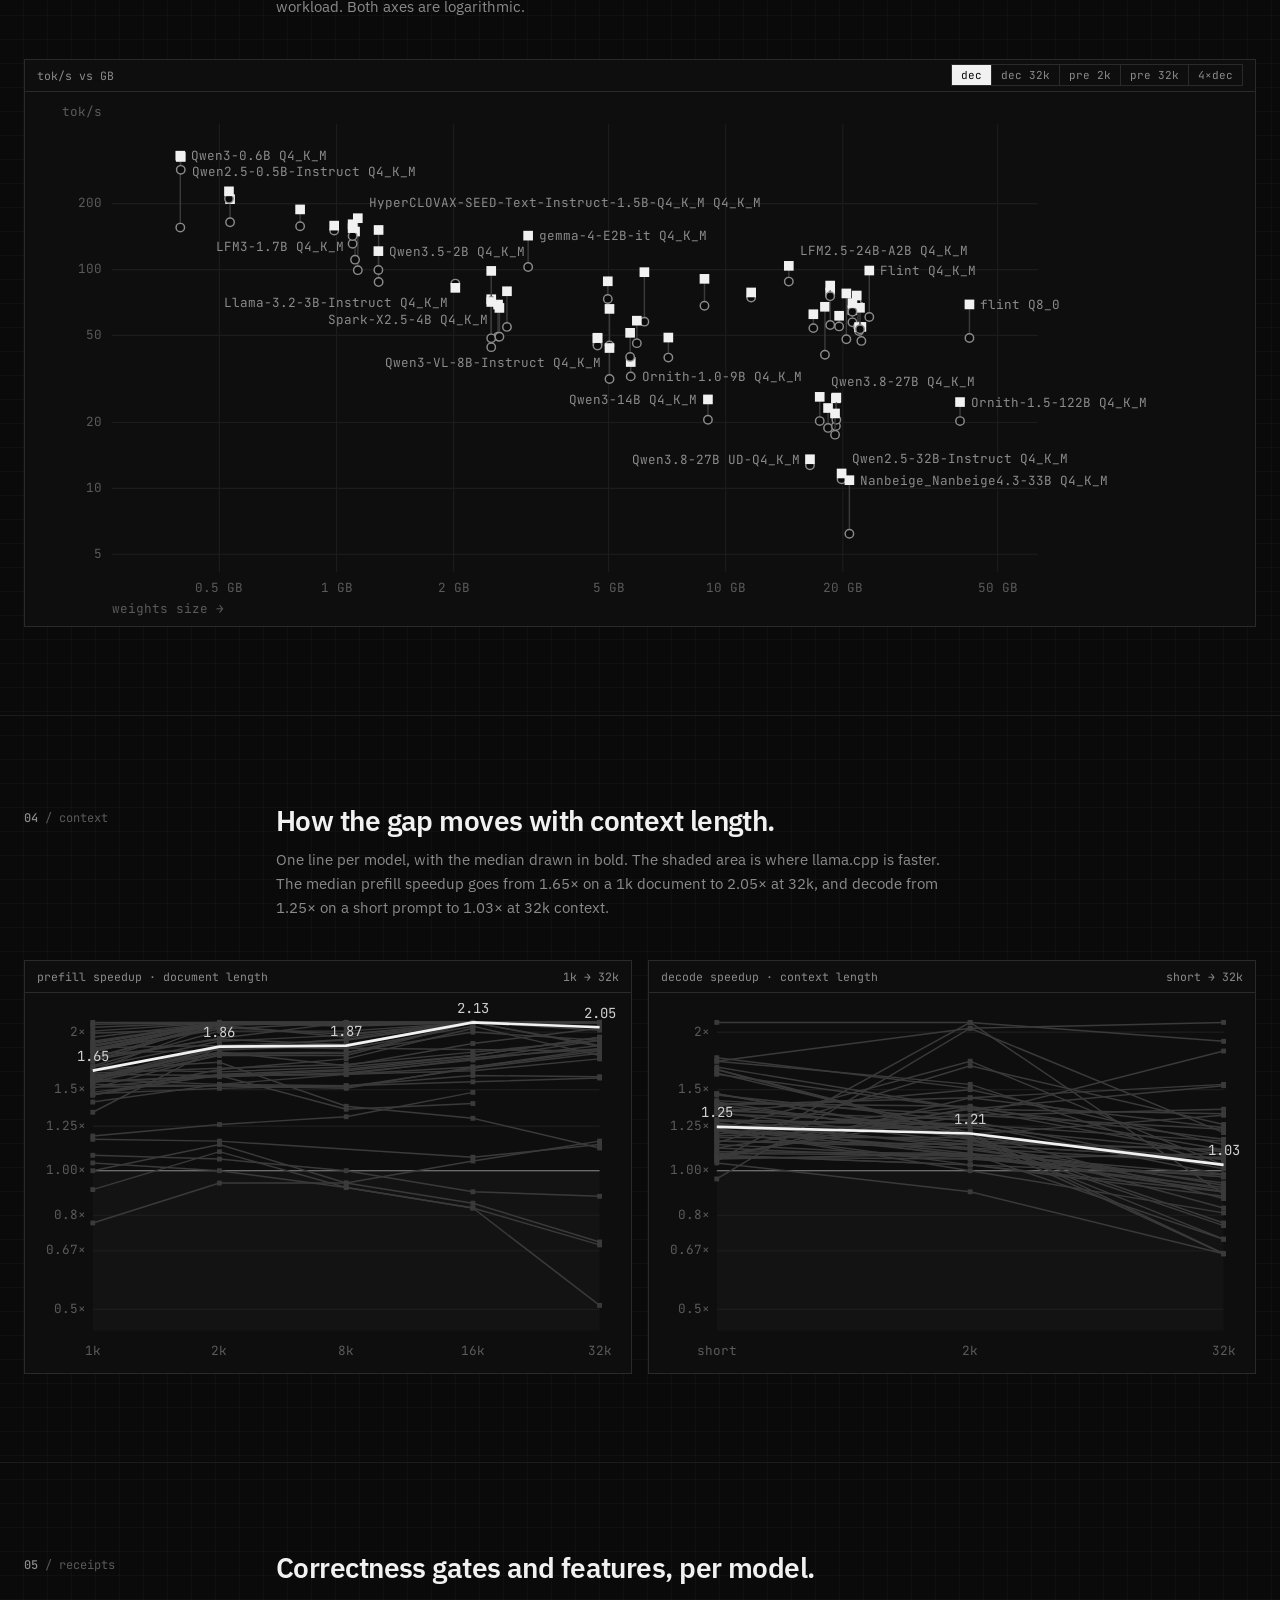
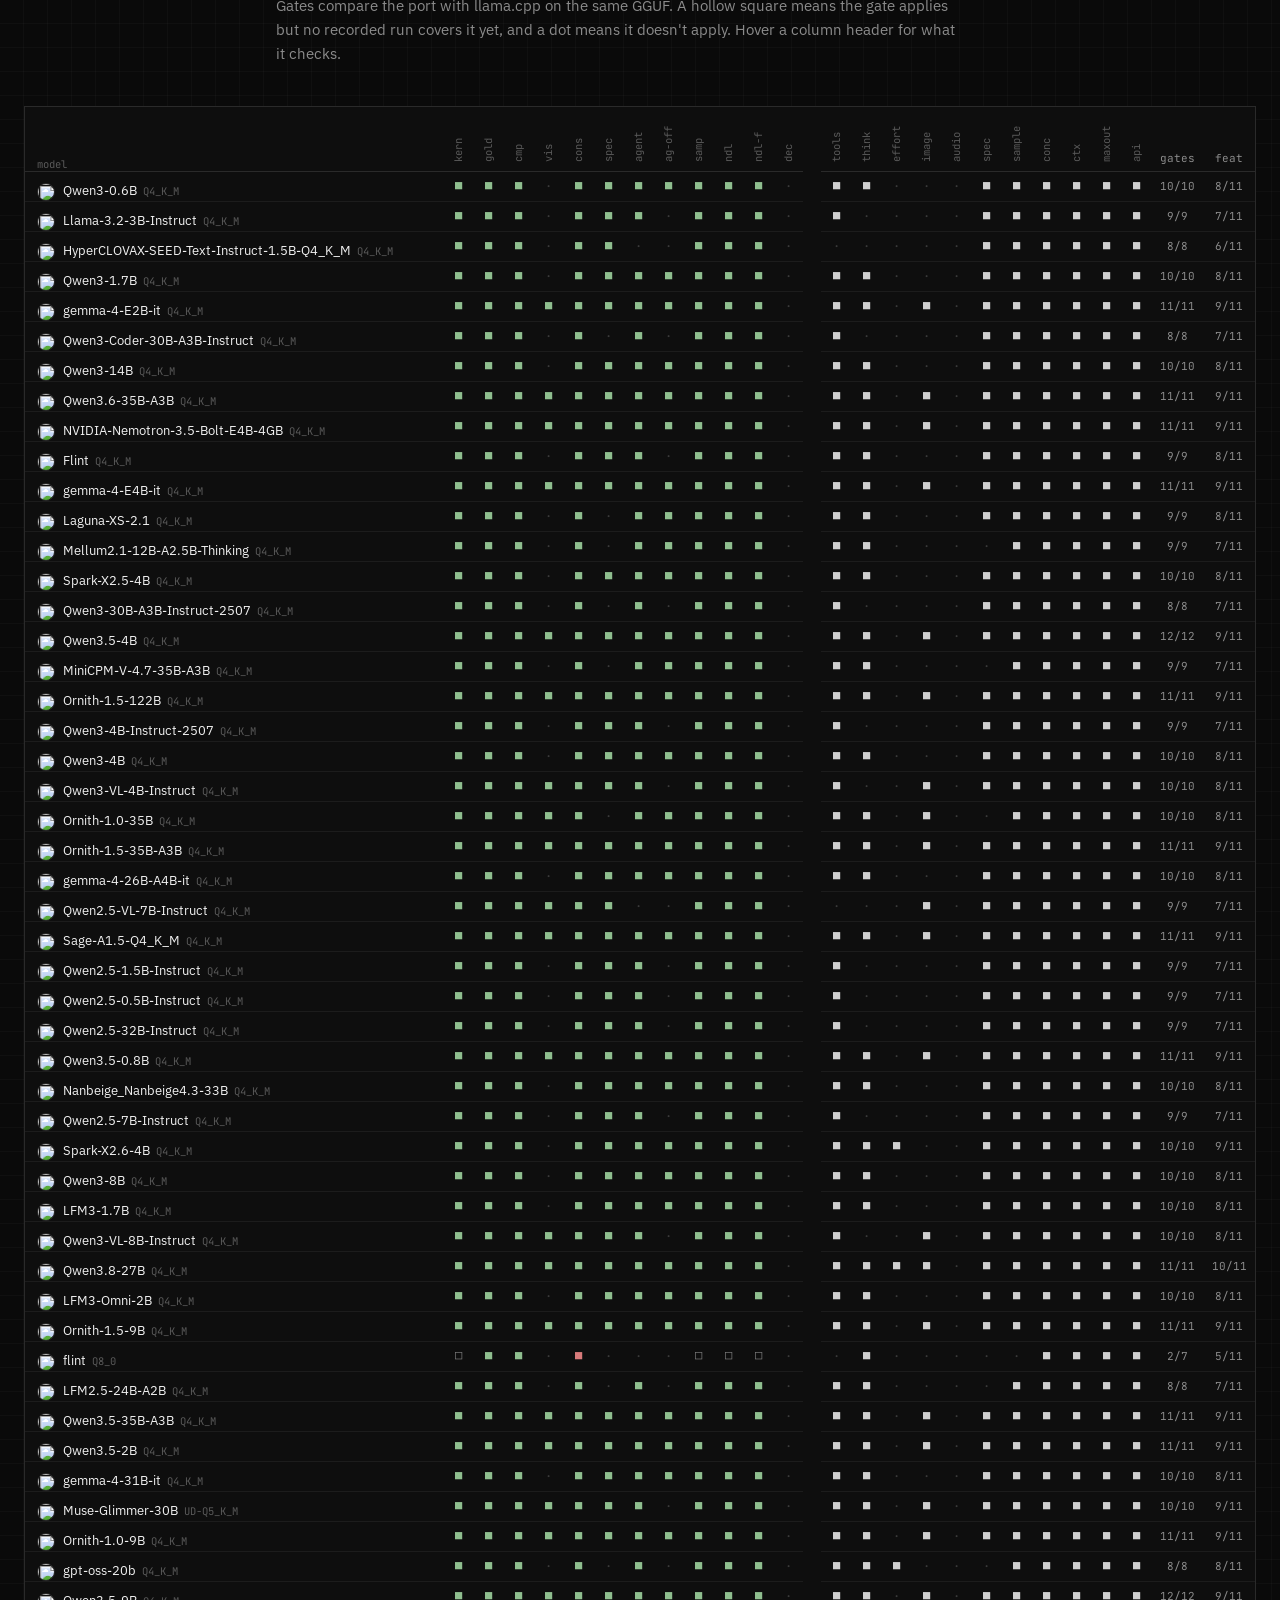
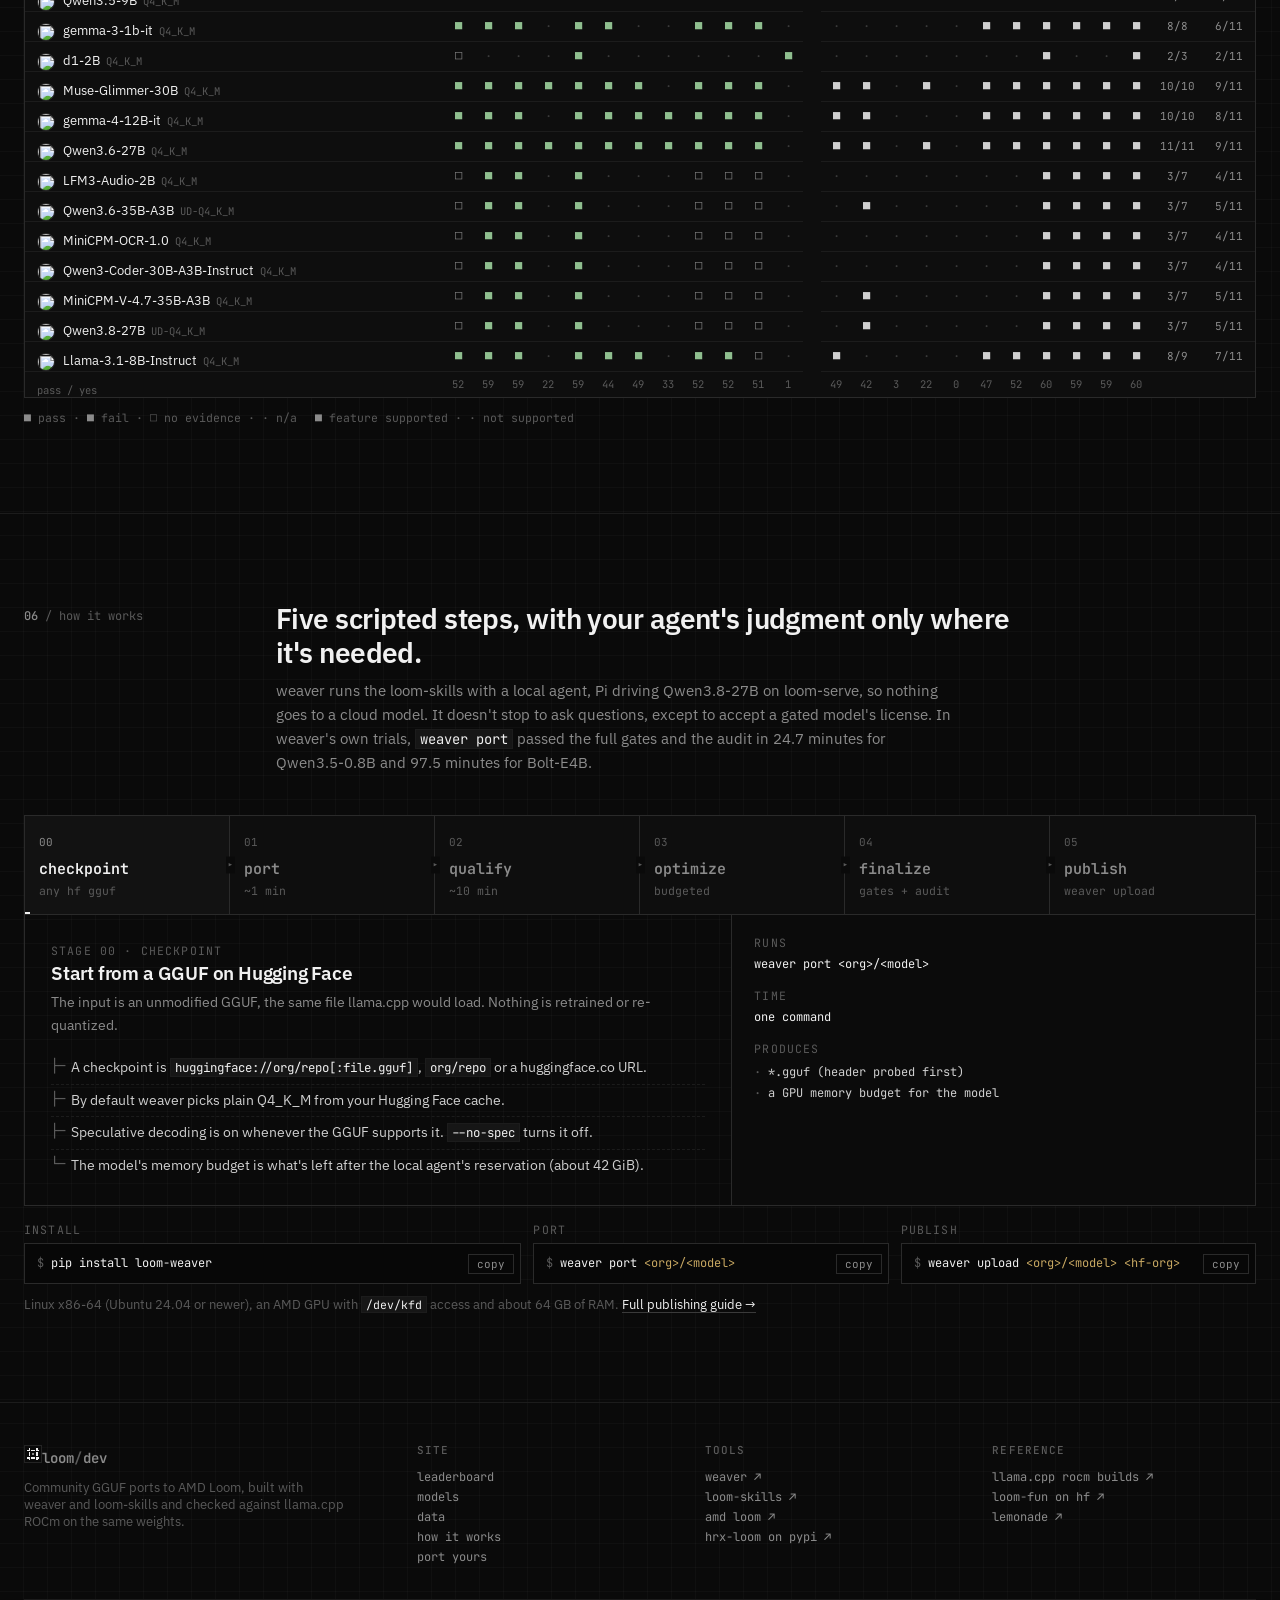
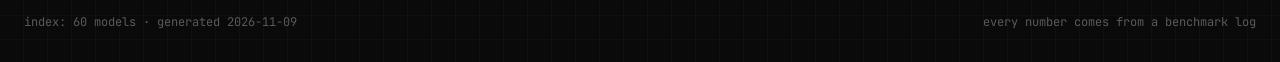
==== commit 3c642d7d: "typo" ====
--- a/website/index.html
+++ b/website/index.html
@@ -30,7 +30,7 @@
         </div>
         <ol class="hero-steps">
           <li>
-            <div class="hs-n"><b>Step 1</b>isntall</div>
+            <div class="hs-n"><b>Step 1</b>install</div>
             <div class="hs-body">
               <p>Install weaver from PyPI.</p>
               <div class="code inline-cmd"><pre><code><span class="p">$ </span>pip install loom-weaver</code></pre><button class="copy" data-copy>copy</button></div>
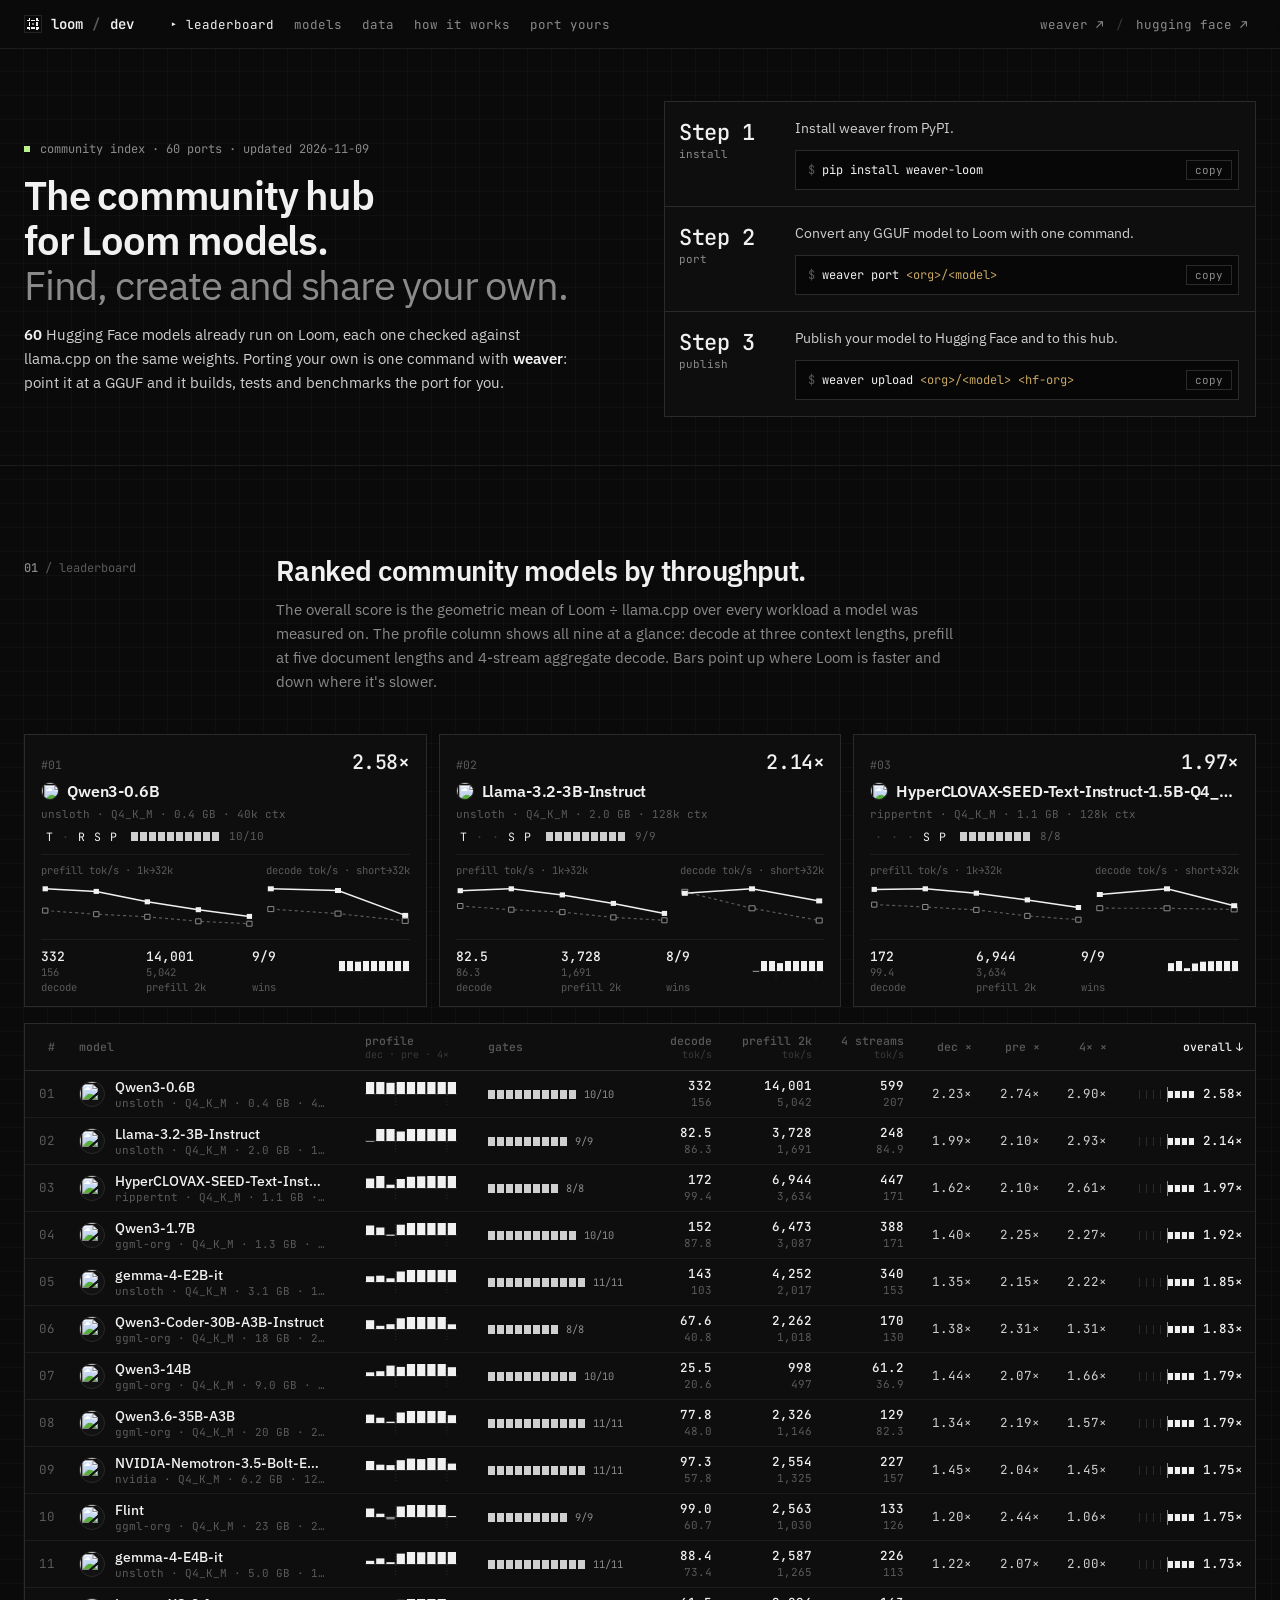
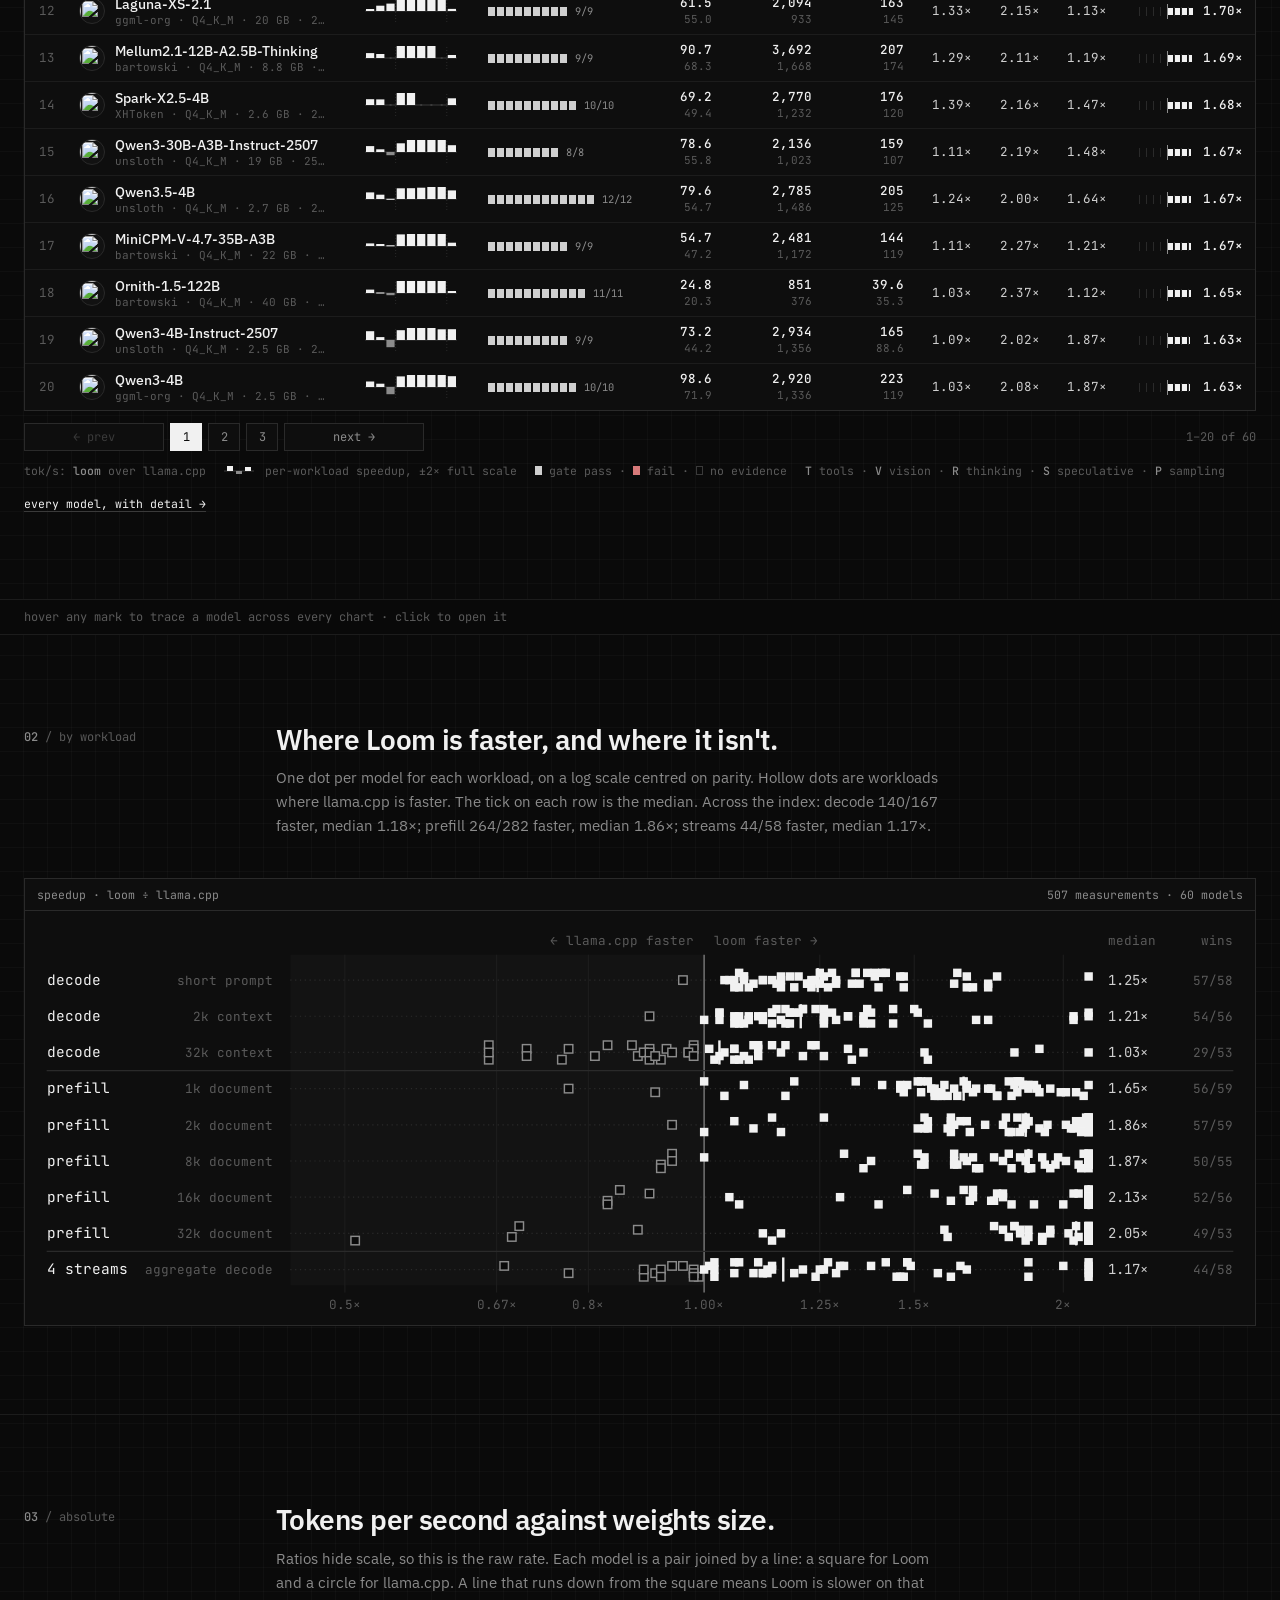
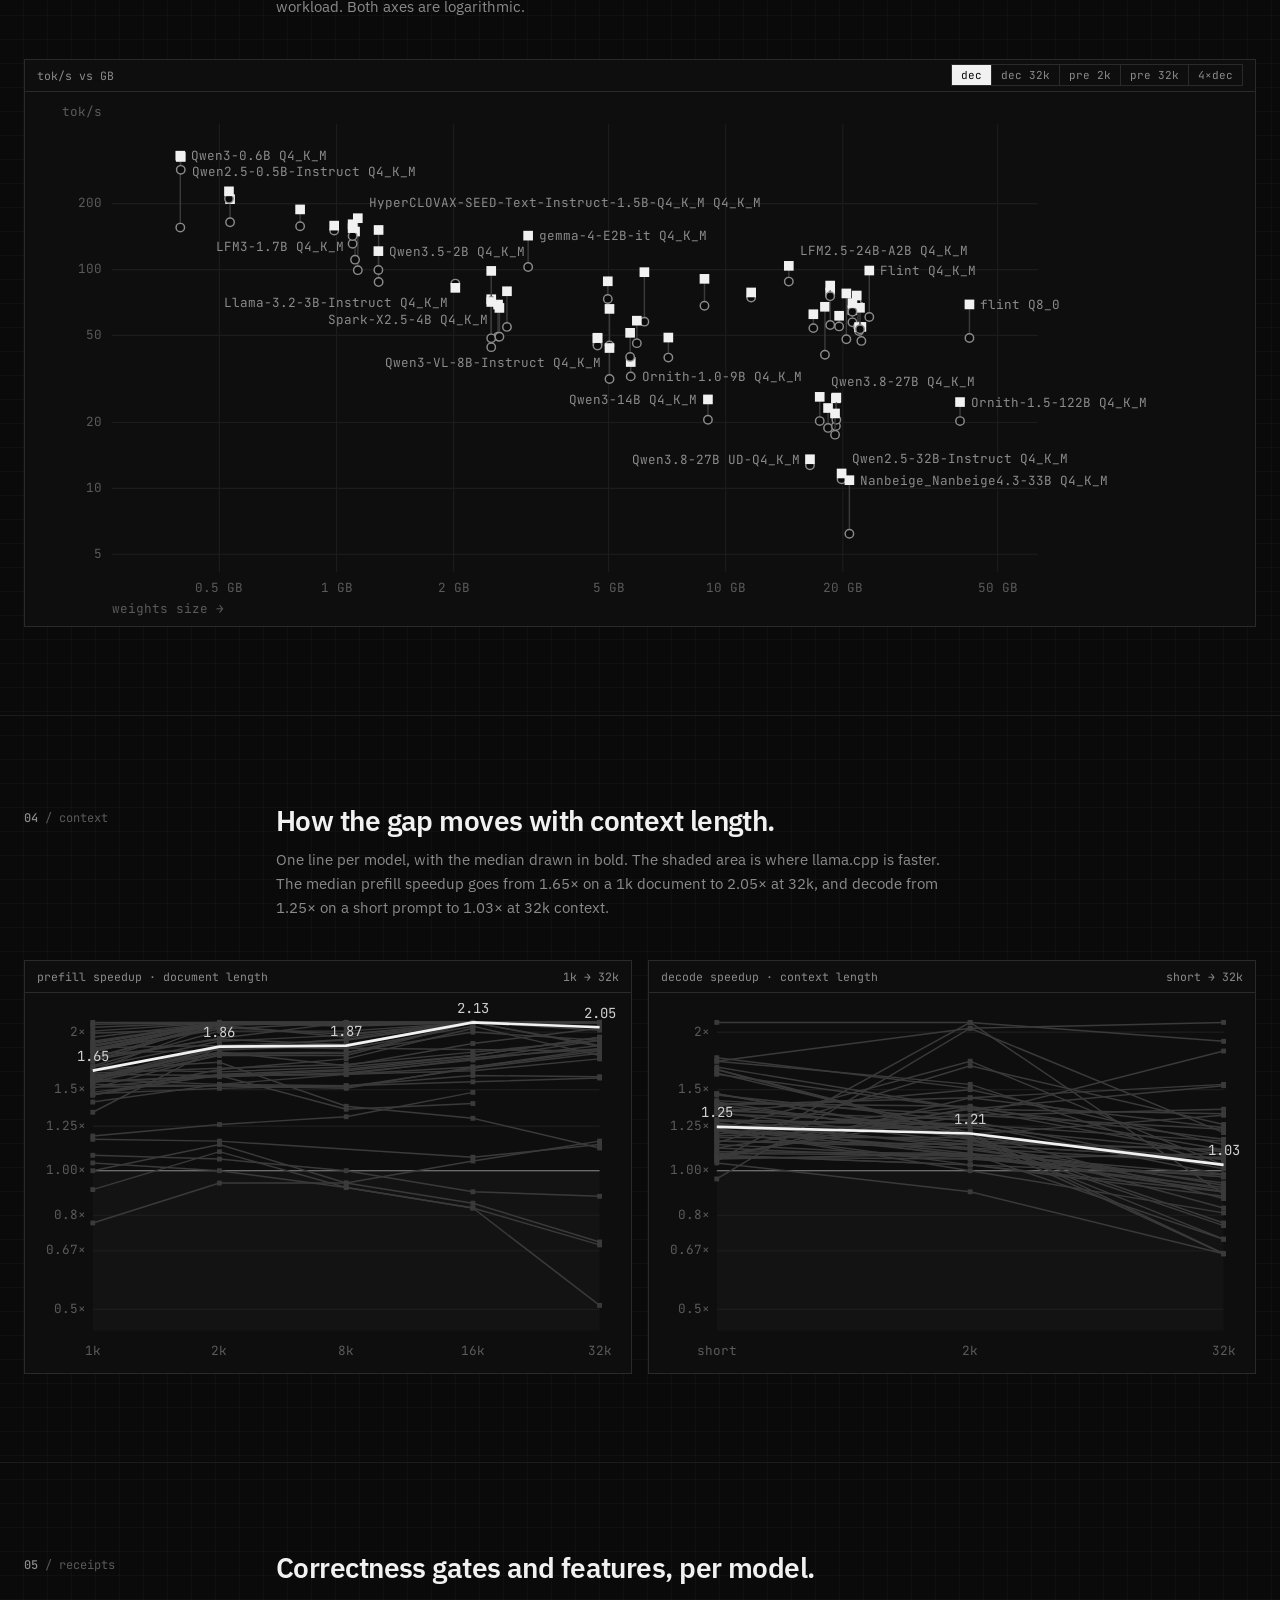
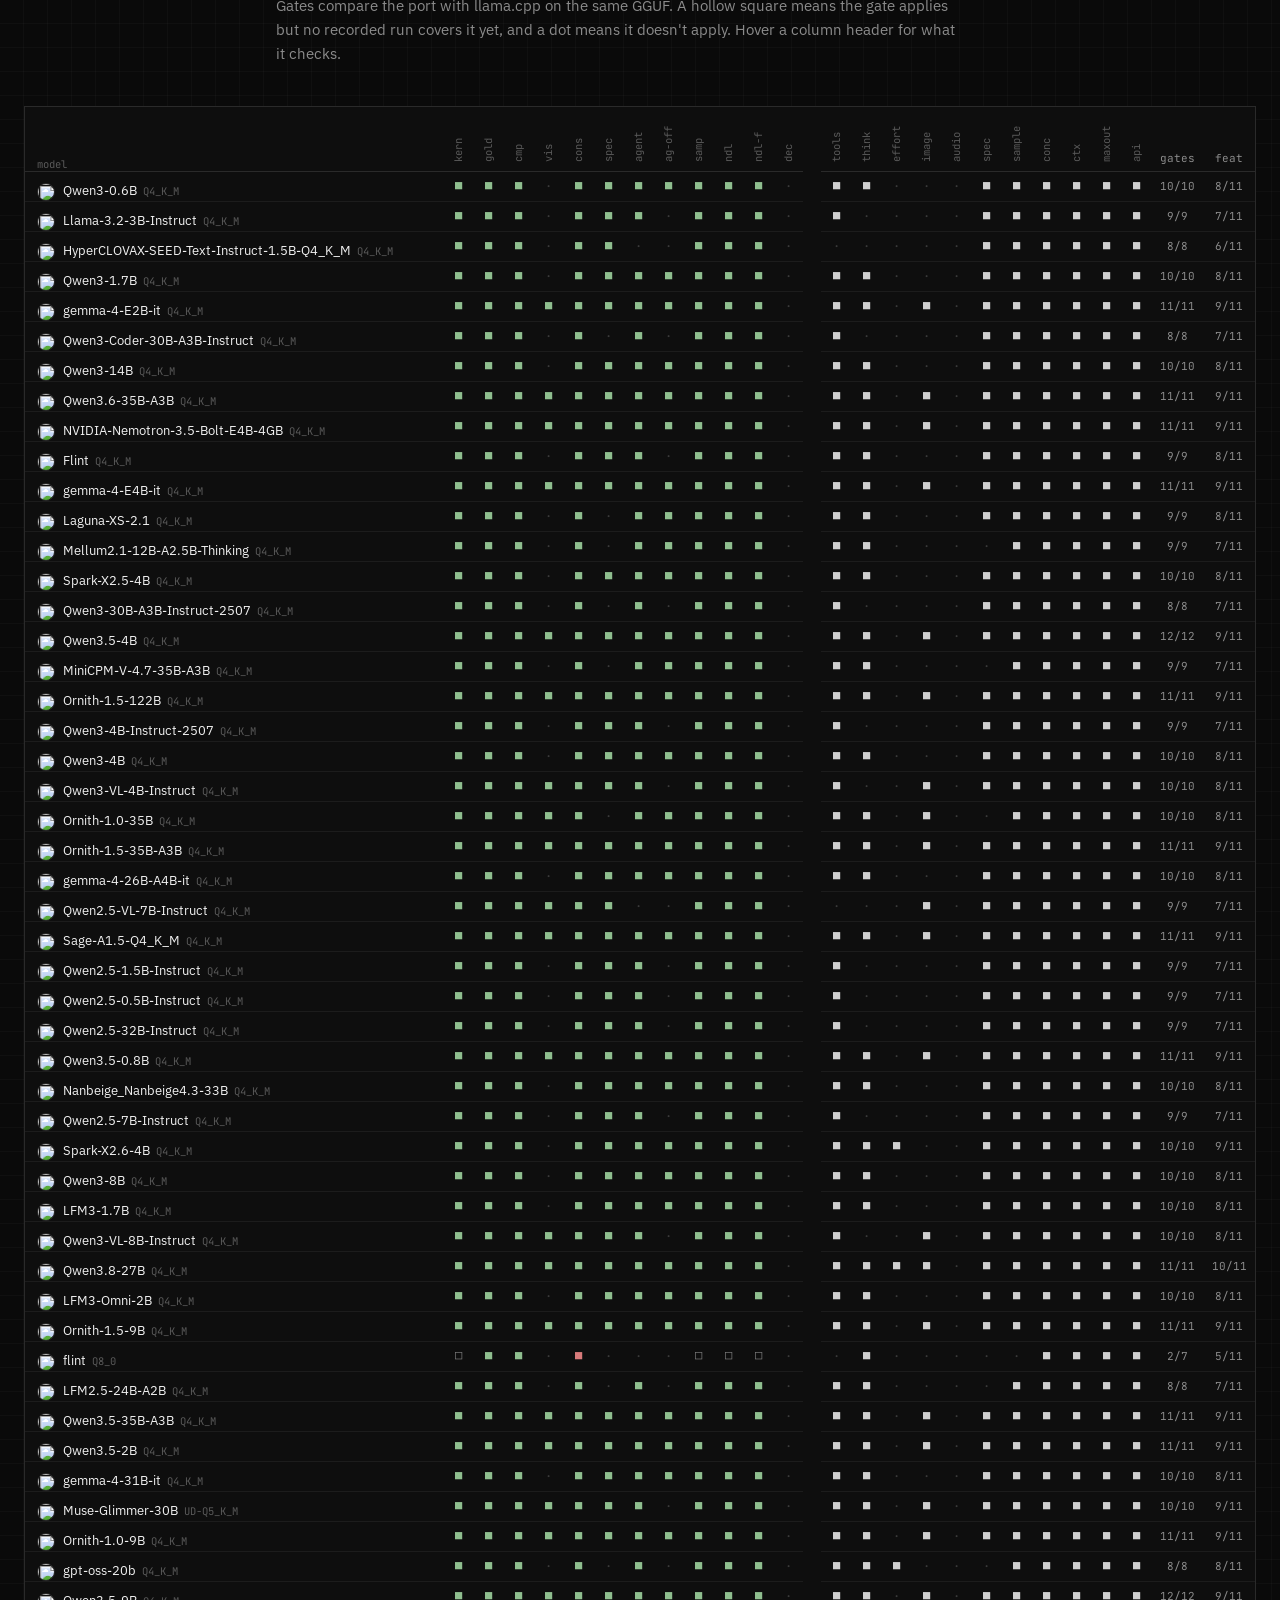
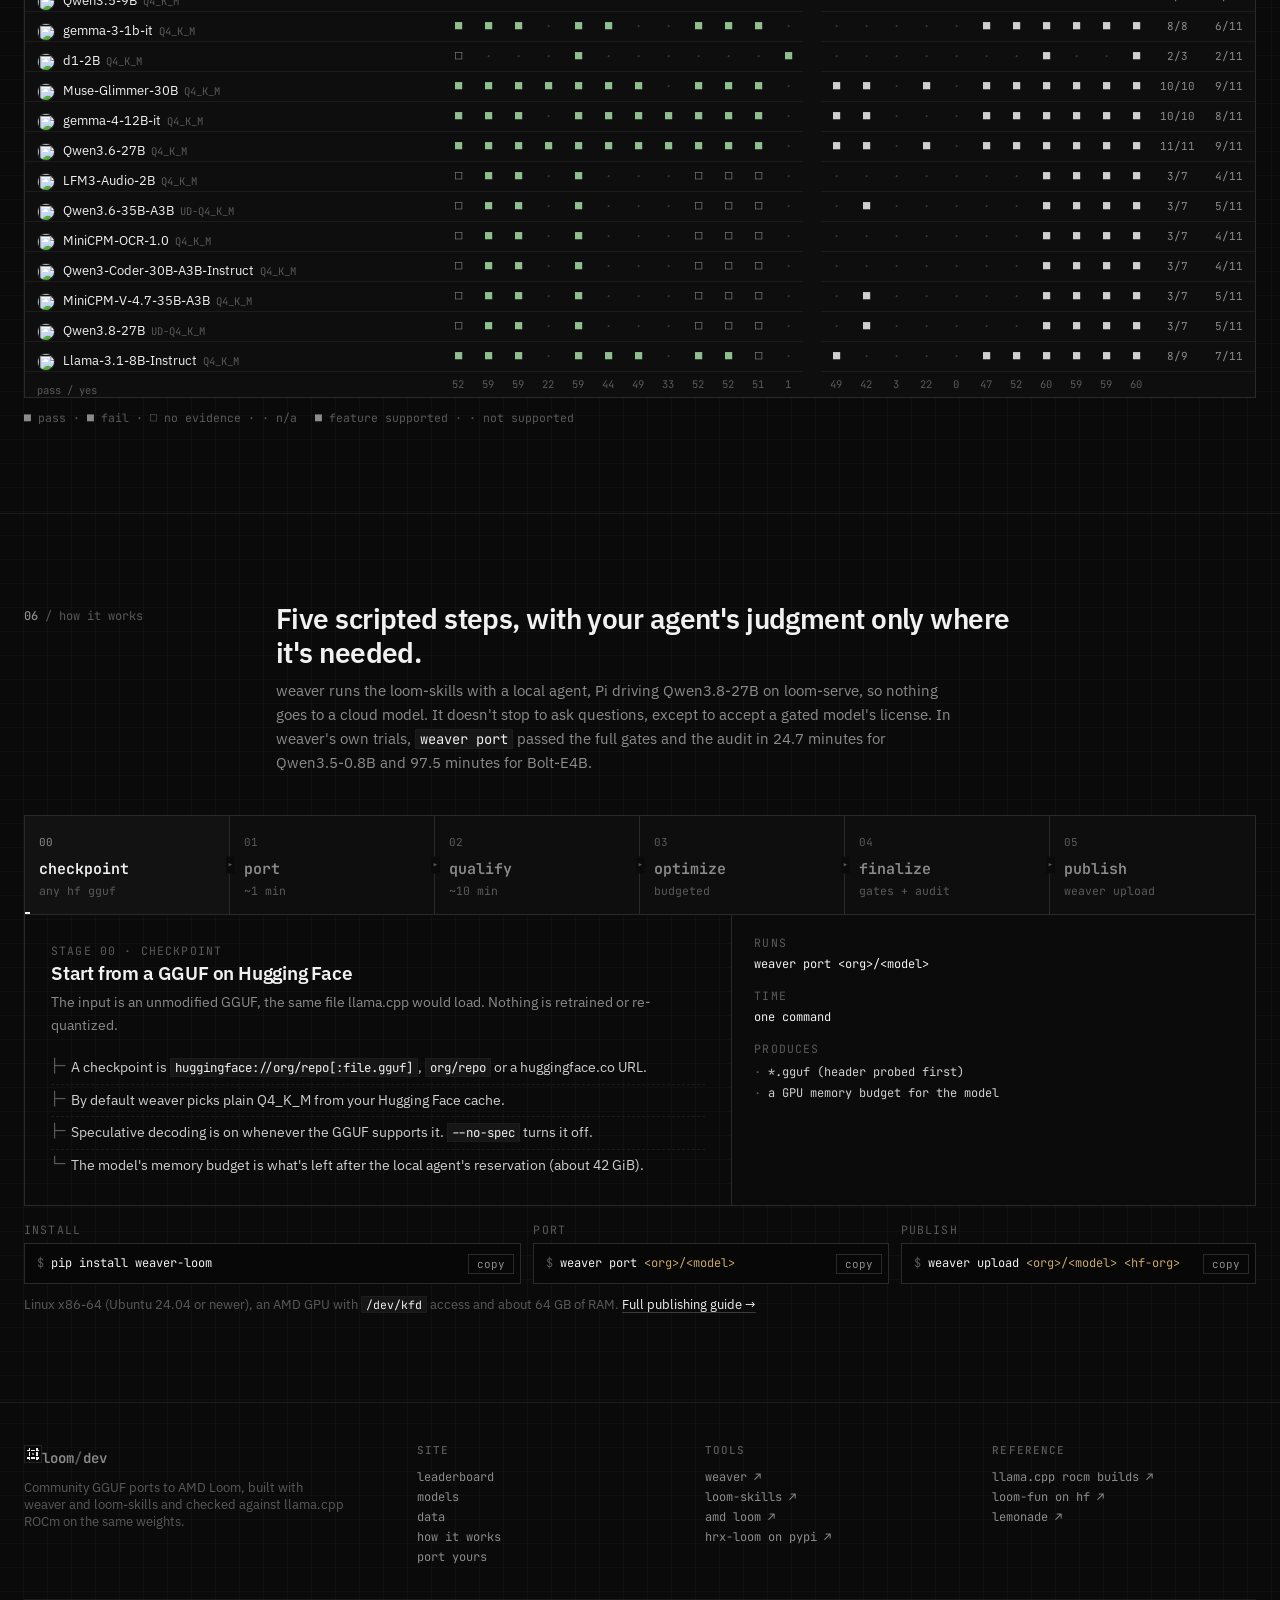
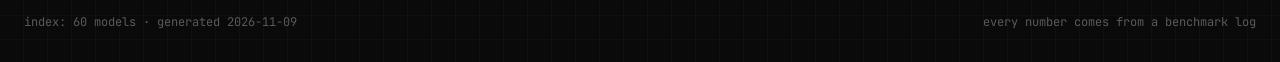
==== commit fdd3e07c: "Rename pip package from loom-weaver to weaver-loom Co-authored-by: Cursor <cursoragent@cursor.com>" ====
--- a/website/index.html
+++ b/website/index.html
@@ -33,7 +33,7 @@
             <div class="hs-n"><b>Step 1</b>install</div>
             <div class="hs-body">
               <p>Install weaver from PyPI.</p>
-              <div class="code inline-cmd"><pre><code><span class="p">$ </span>pip install loom-weaver</code></pre><button class="copy" data-copy>copy</button></div>
+              <div class="code inline-cmd"><pre><code><span class="p">$ </span>pip install weaver-loom</code></pre><button class="copy" data-copy>copy</button></div>
             </div>
           </li>
           <li>
@@ -159,7 +159,7 @@
         <div class="pipe" id="pipe" role="tablist"></div>
         <div class="stage-detail" id="stageDetail"></div>
         <div class="cmd-strip">
-          <div><span class="label">install</span><div class="code inline-cmd"><pre><code><span class="p">$ </span>pip install loom-weaver</code></pre><button class="copy" data-copy>copy</button></div></div>
+          <div><span class="label">install</span><div class="code inline-cmd"><pre><code><span class="p">$ </span>pip install weaver-loom</code></pre><button class="copy" data-copy>copy</button></div></div>
           <div><span class="label">port</span><div class="code inline-cmd"><pre><code><span class="p">$ </span>weaver port <span class="s">&lt;org&gt;/&lt;model&gt;</span></code></pre><button class="copy" data-copy>copy</button></div></div>
           <div><span class="label">publish</span><div class="code inline-cmd"><pre><code><span class="p">$ </span>weaver upload <span class="s">&lt;org&gt;/&lt;model&gt; &lt;hf-org&gt;</span></code></pre><button class="copy" data-copy>copy</button></div></div>
         </div>
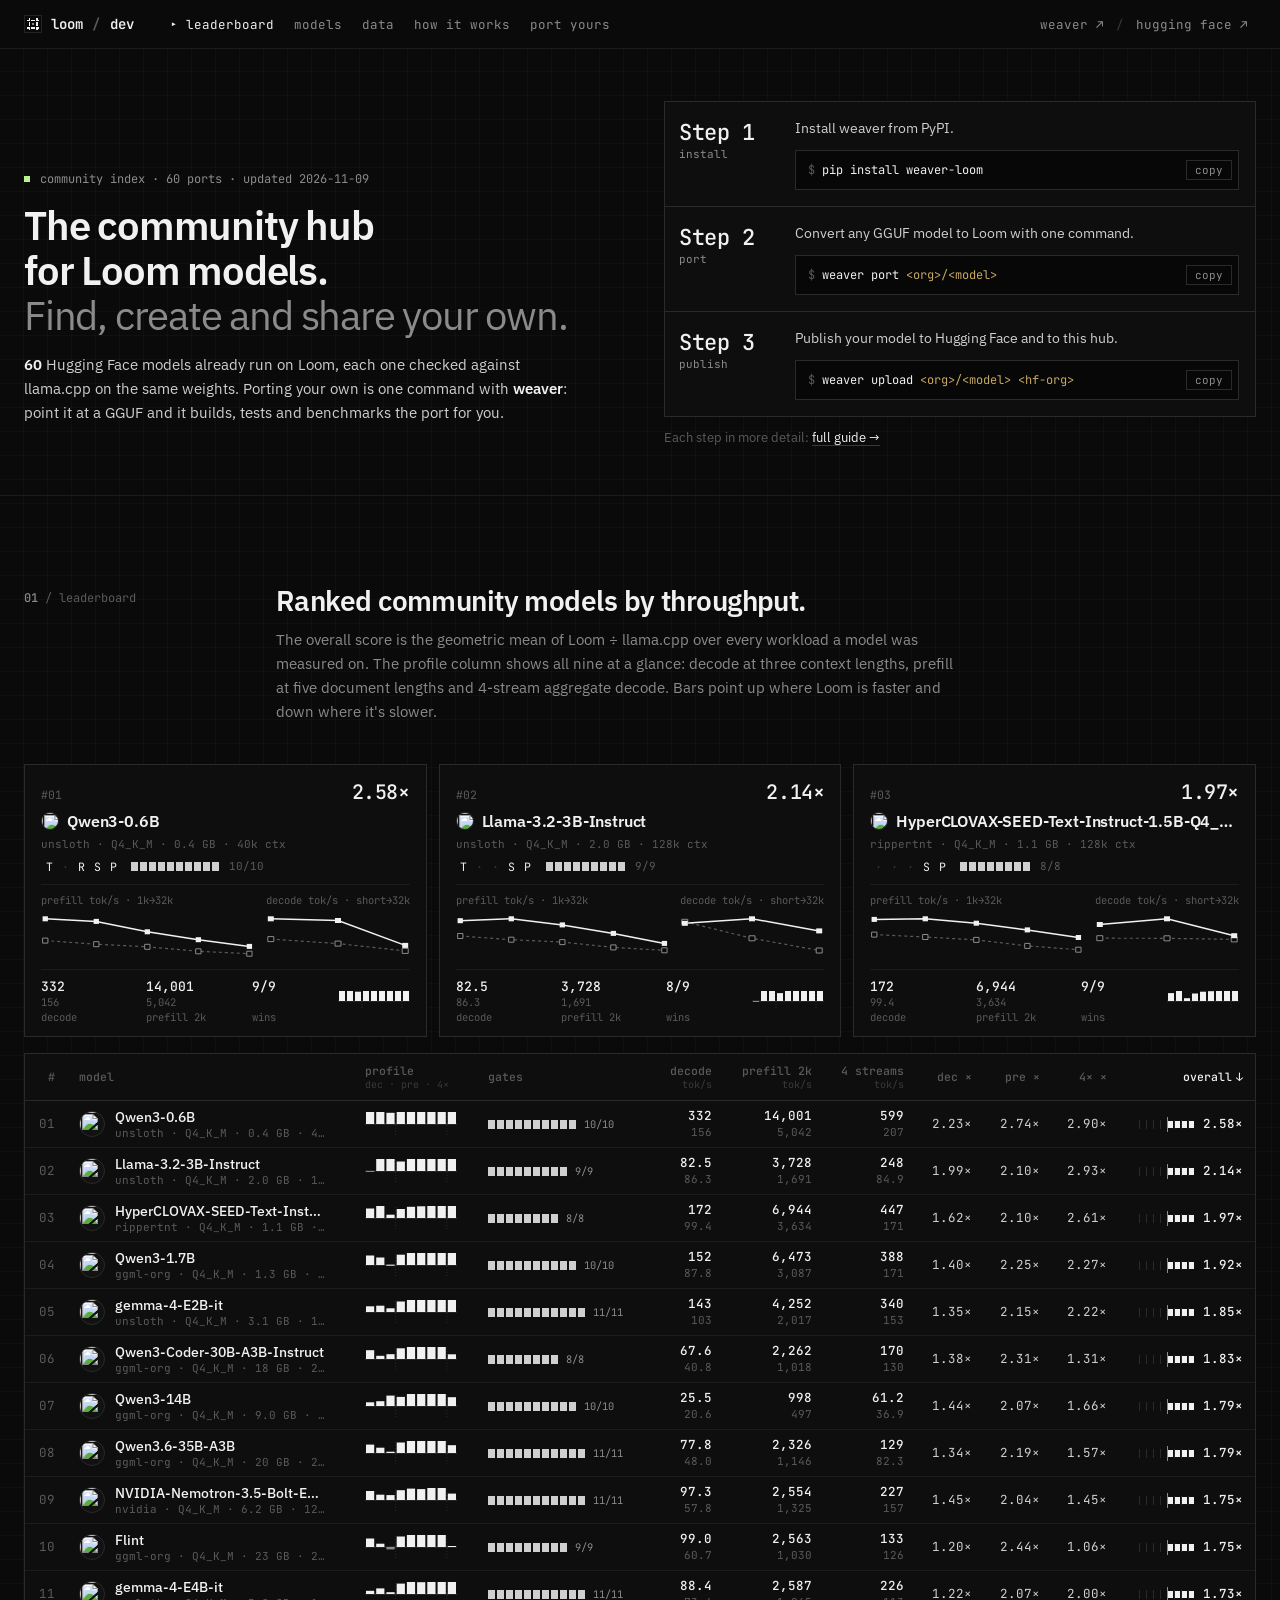
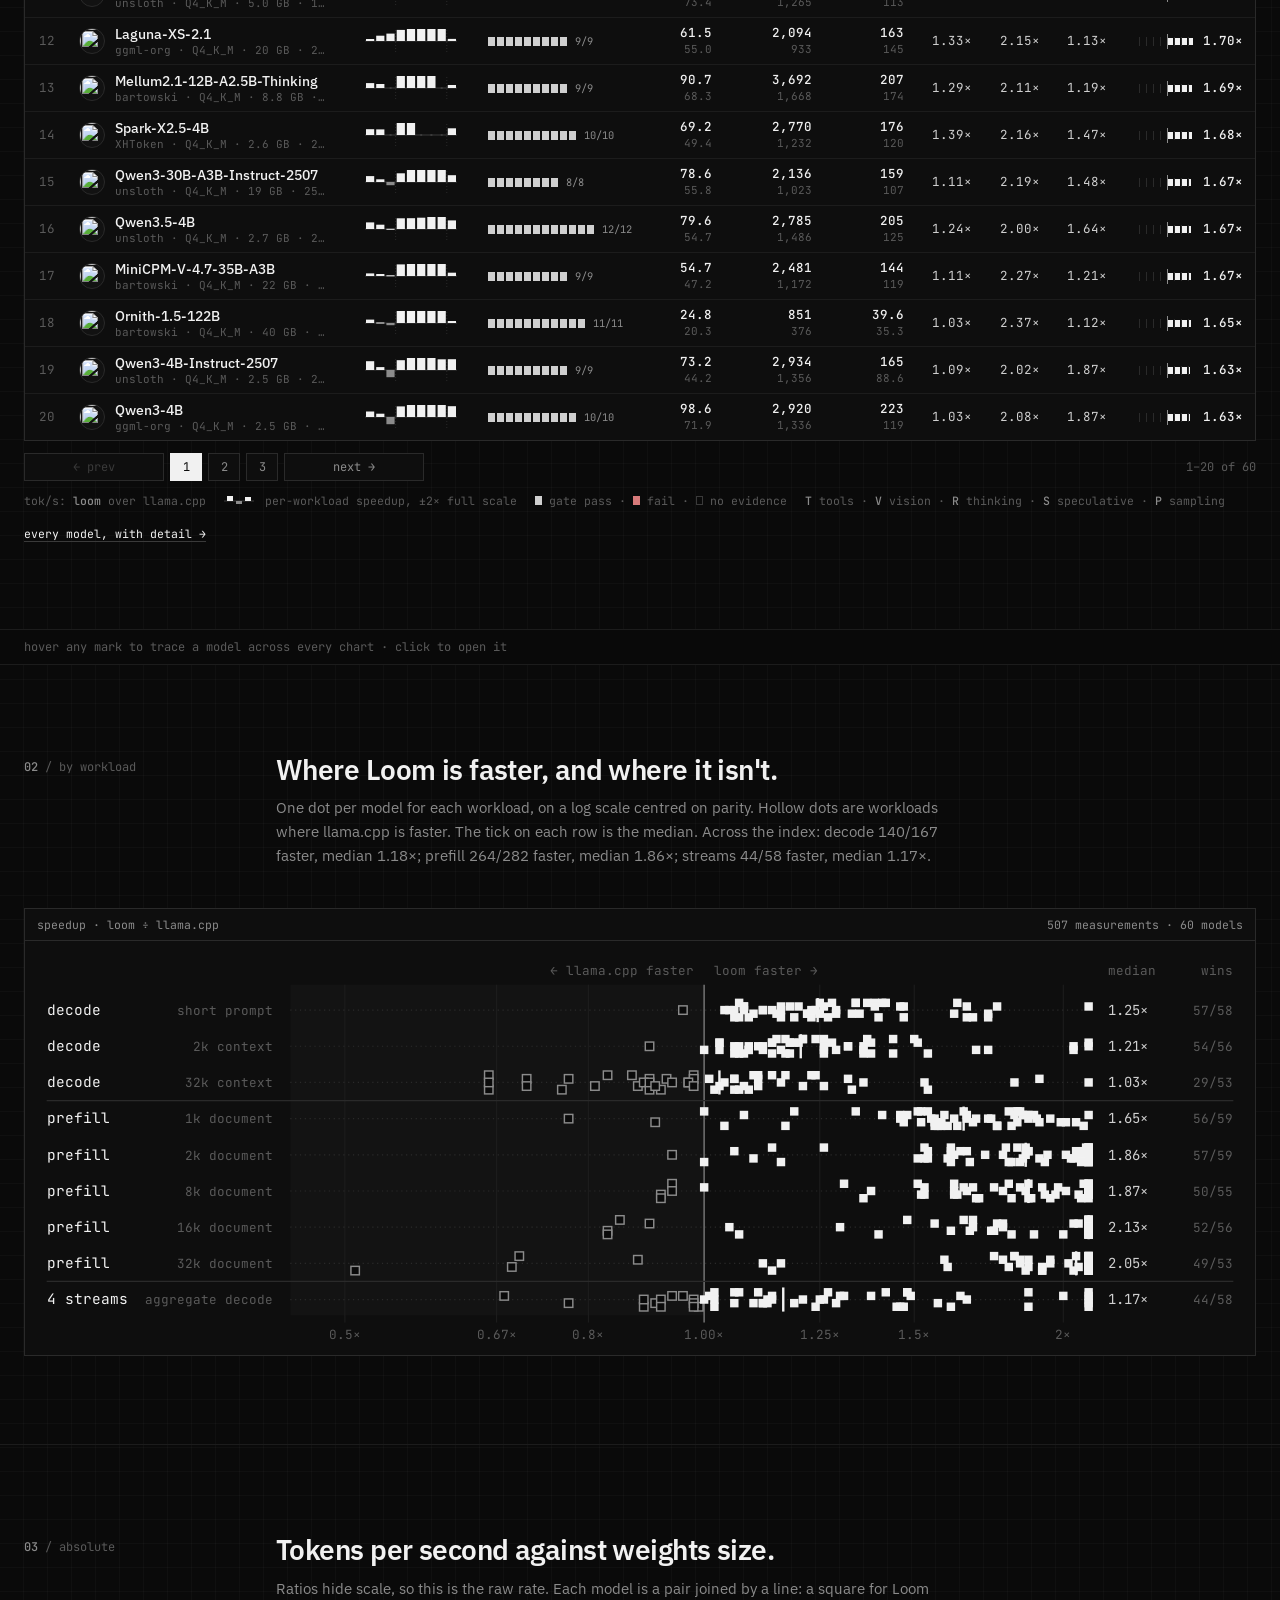
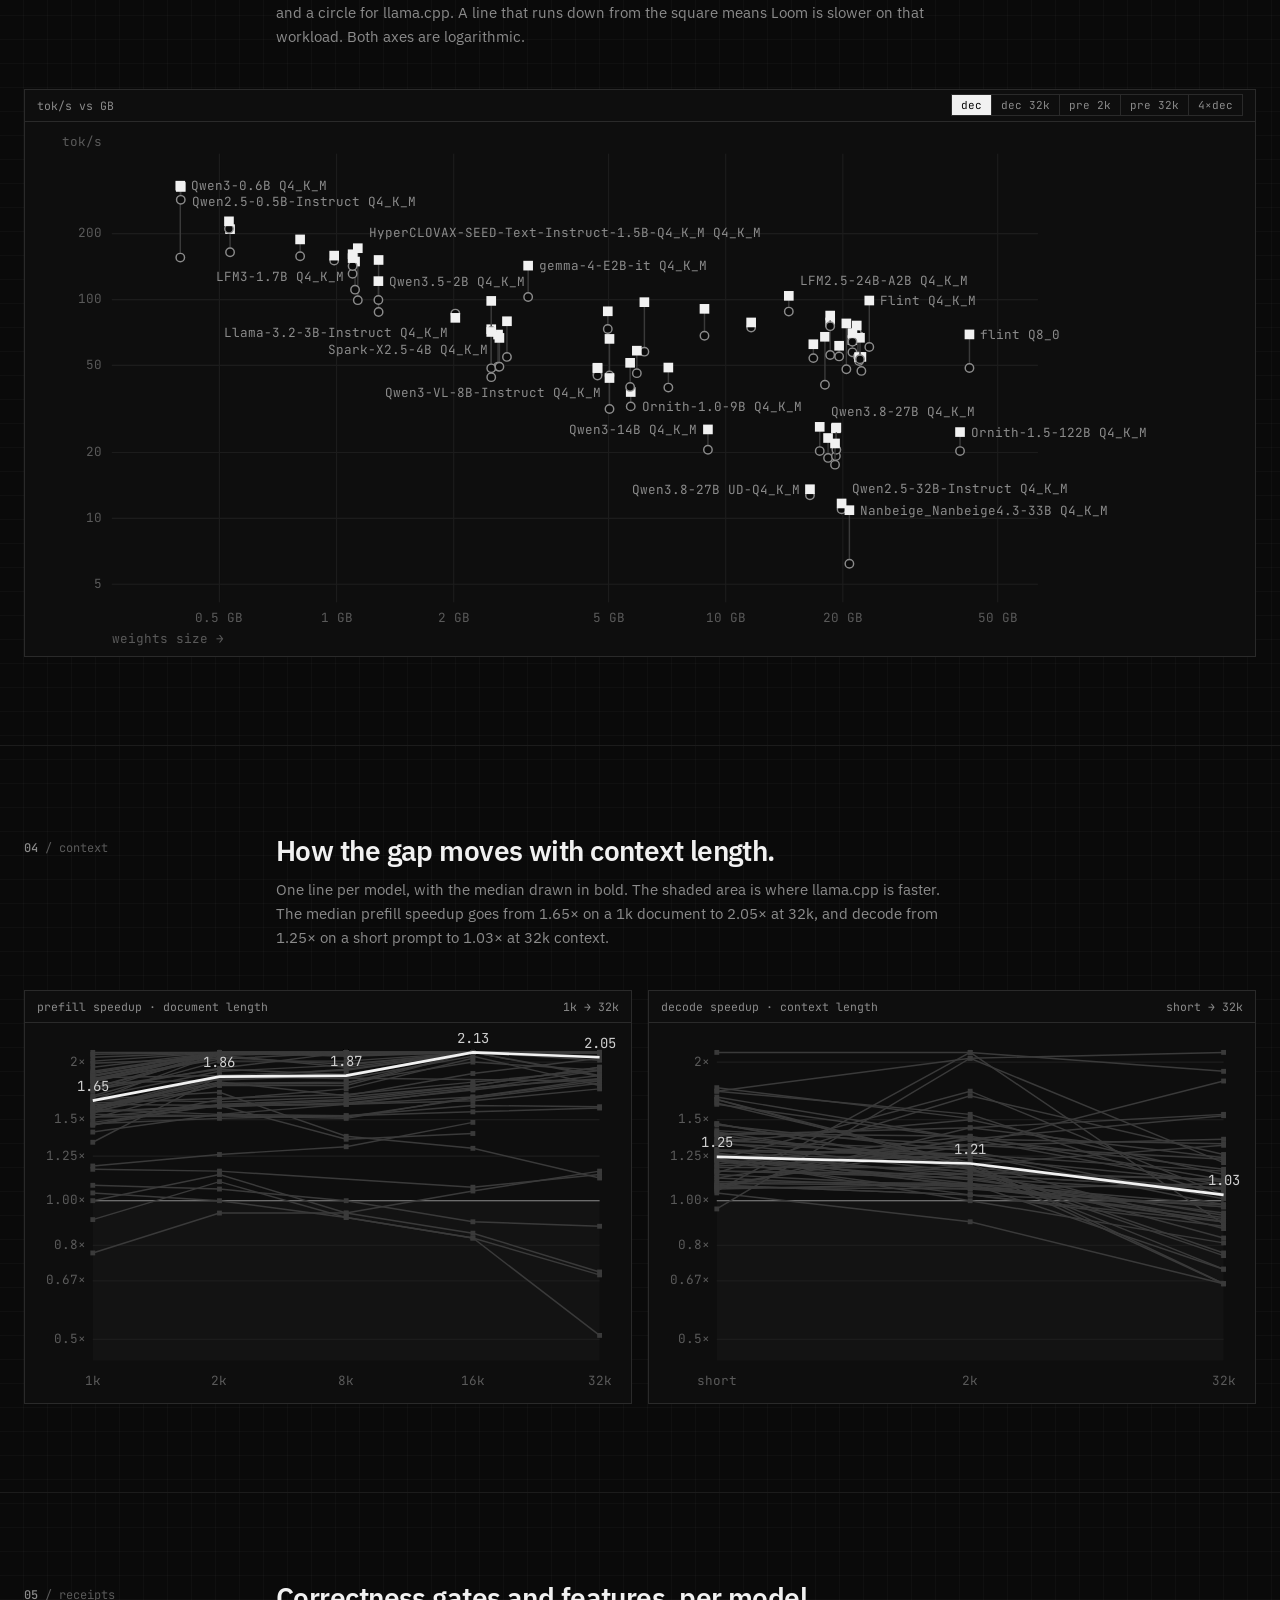
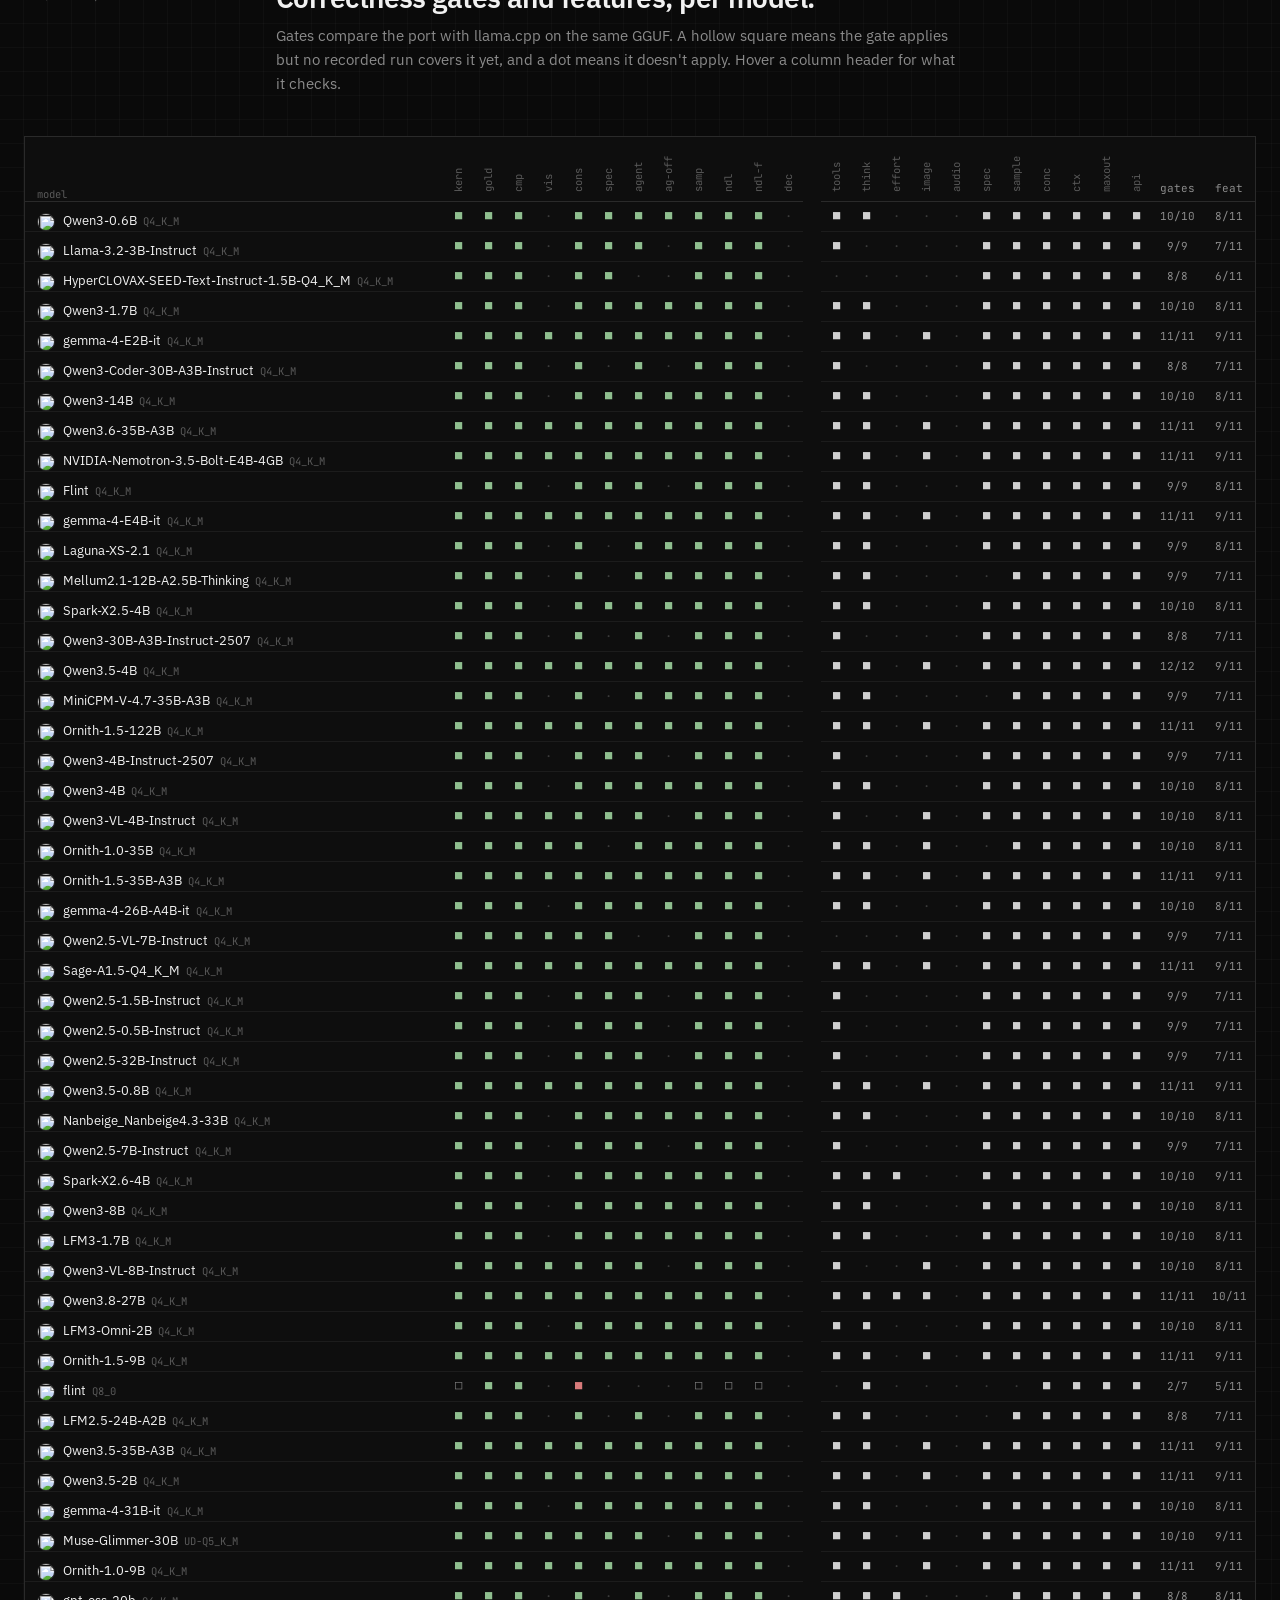
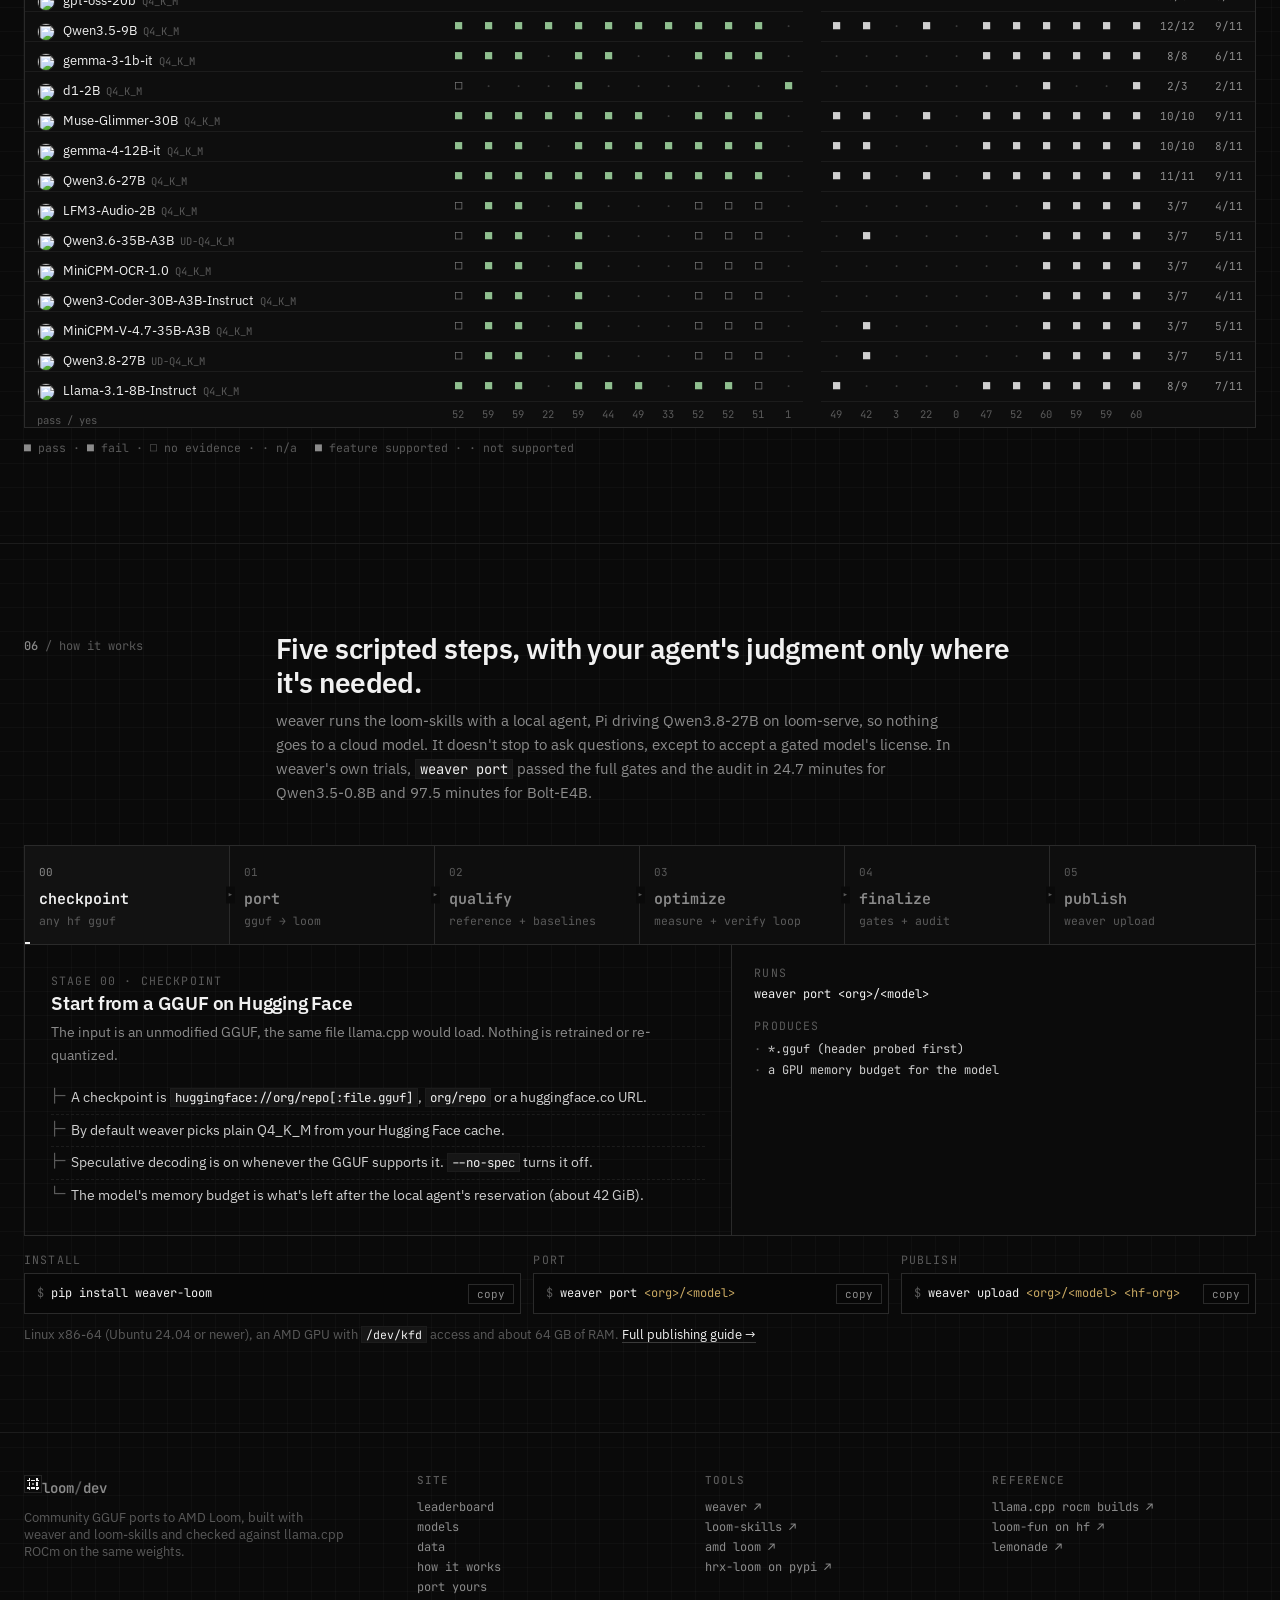
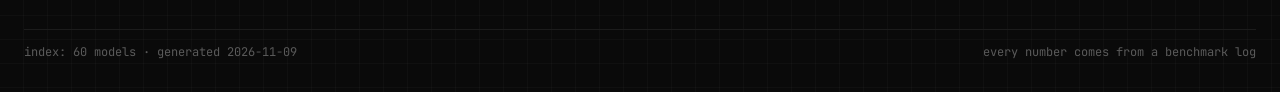
==== commit c558a5ed: "Home: drop guessed step durations, link the full guide under the hero steps Co-authored-by: Cursor <" ====
--- a/website/index.html
+++ b/website/index.html
@@ -28,6 +28,7 @@
           <h1>The community hub<br>for Loom models.<br><span class="thin">Find, create and share your own.</span></h1>
           <p class="lede"><b id="ixCount">Dozens of</b> Hugging Face models already run on Loom, each one checked against llama.cpp on the same weights. Porting your own is one command with <b>weaver</b>: point it at a GGUF and it builds, tests and benchmarks the port for you.</p>
         </div>
+        <div>
         <ol class="hero-steps">
           <li>
             <div class="hs-n"><b>Step 1</b>install</div>
@@ -51,6 +52,8 @@
             </div>
           </li>
         </ol>
+        <p class="fine">Each step in more detail: <a href="submit.html">full guide →</a></p>
+        </div>
       </div>
     </section>
 
@@ -169,6 +172,6 @@
   </main>
 
   <div class="footer-placeholder"></div>
-  <script src="assets/home.js?v=7"></script>
+  <script src="assets/home.js?v=8"></script>
 </body>
 </html>
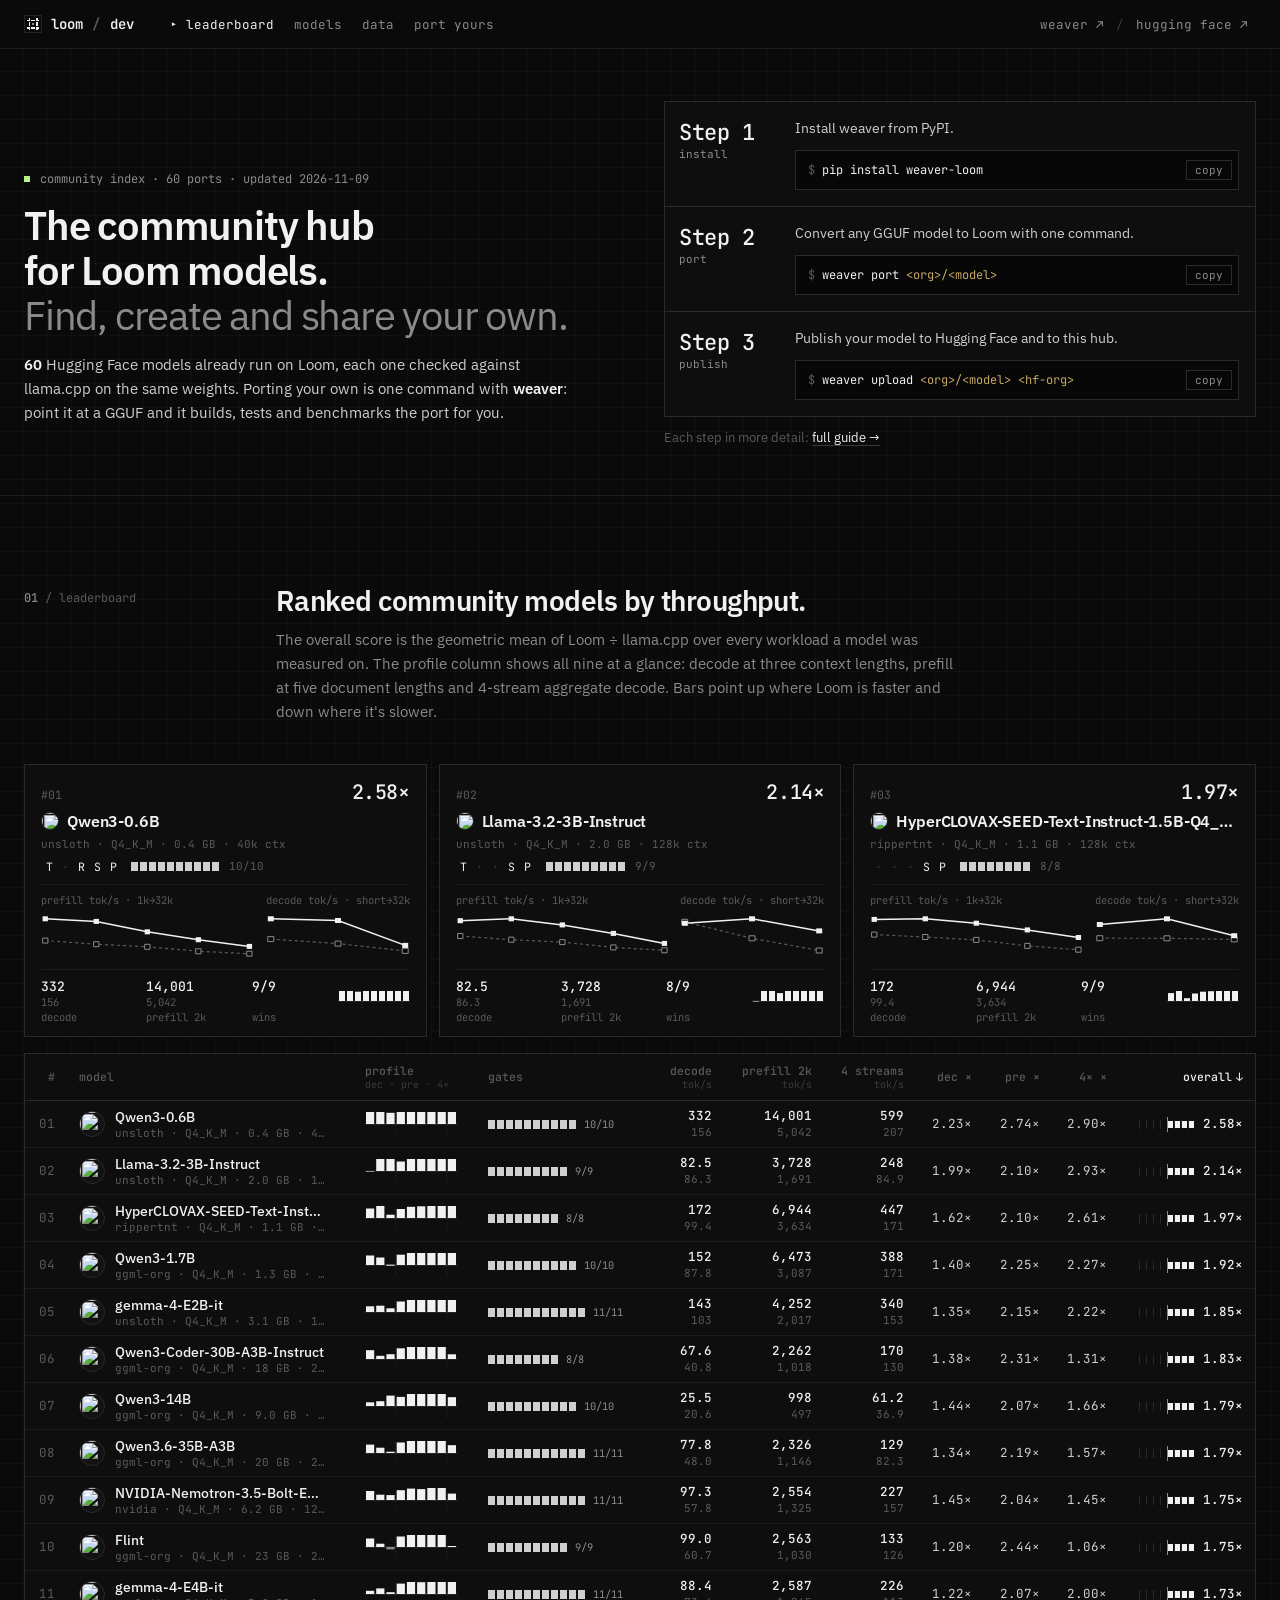
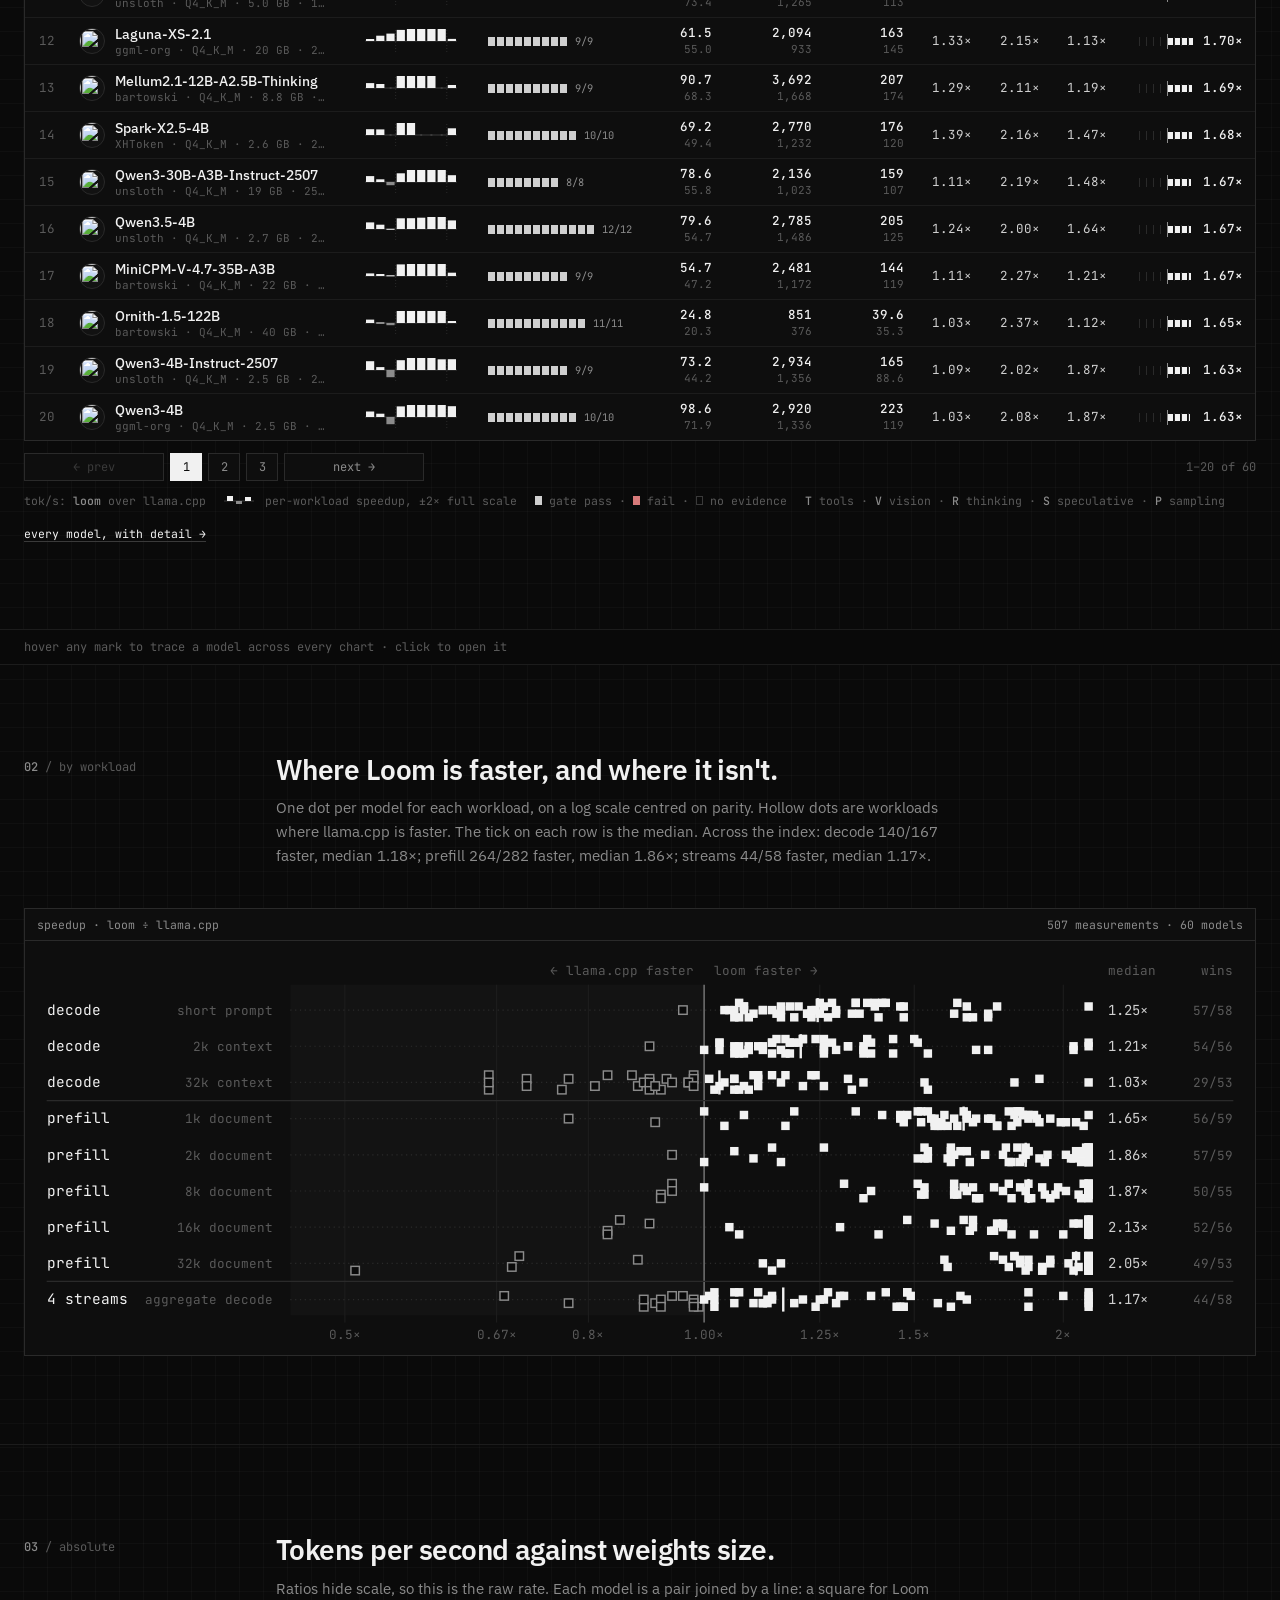
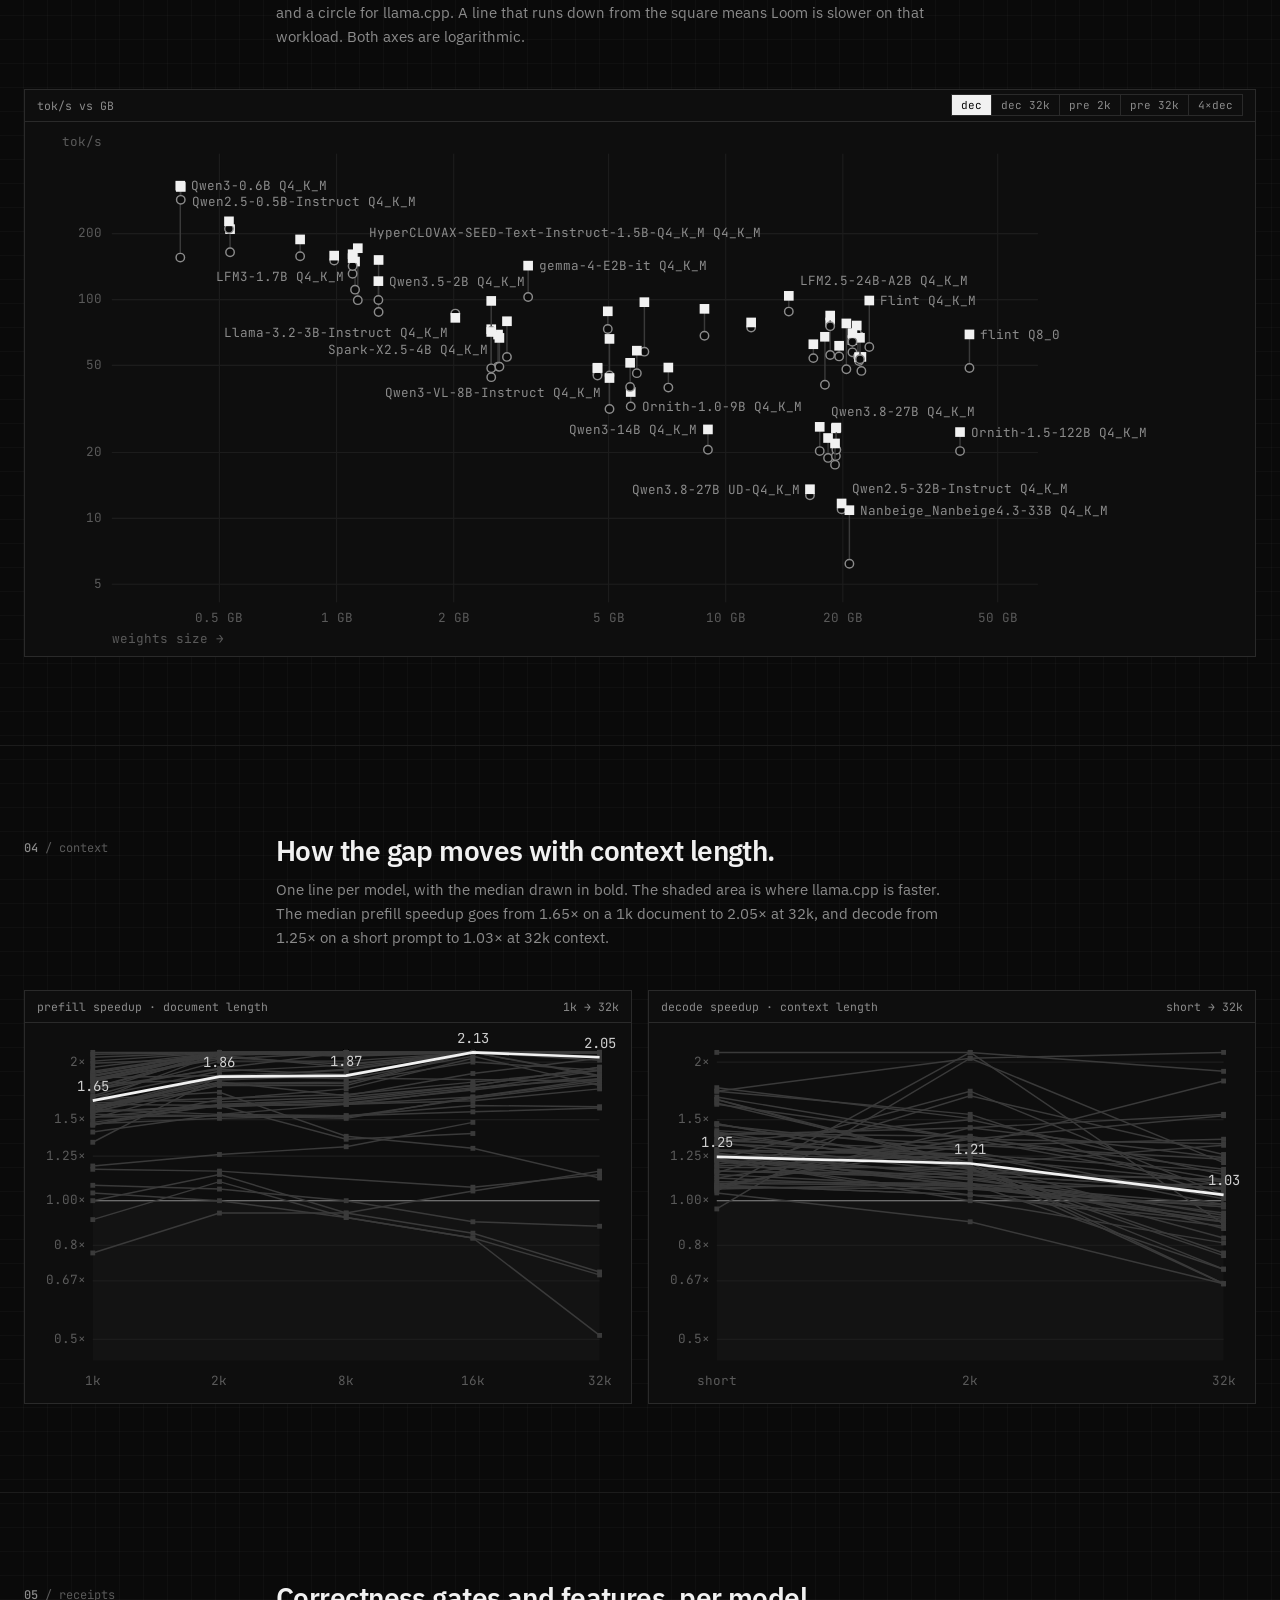
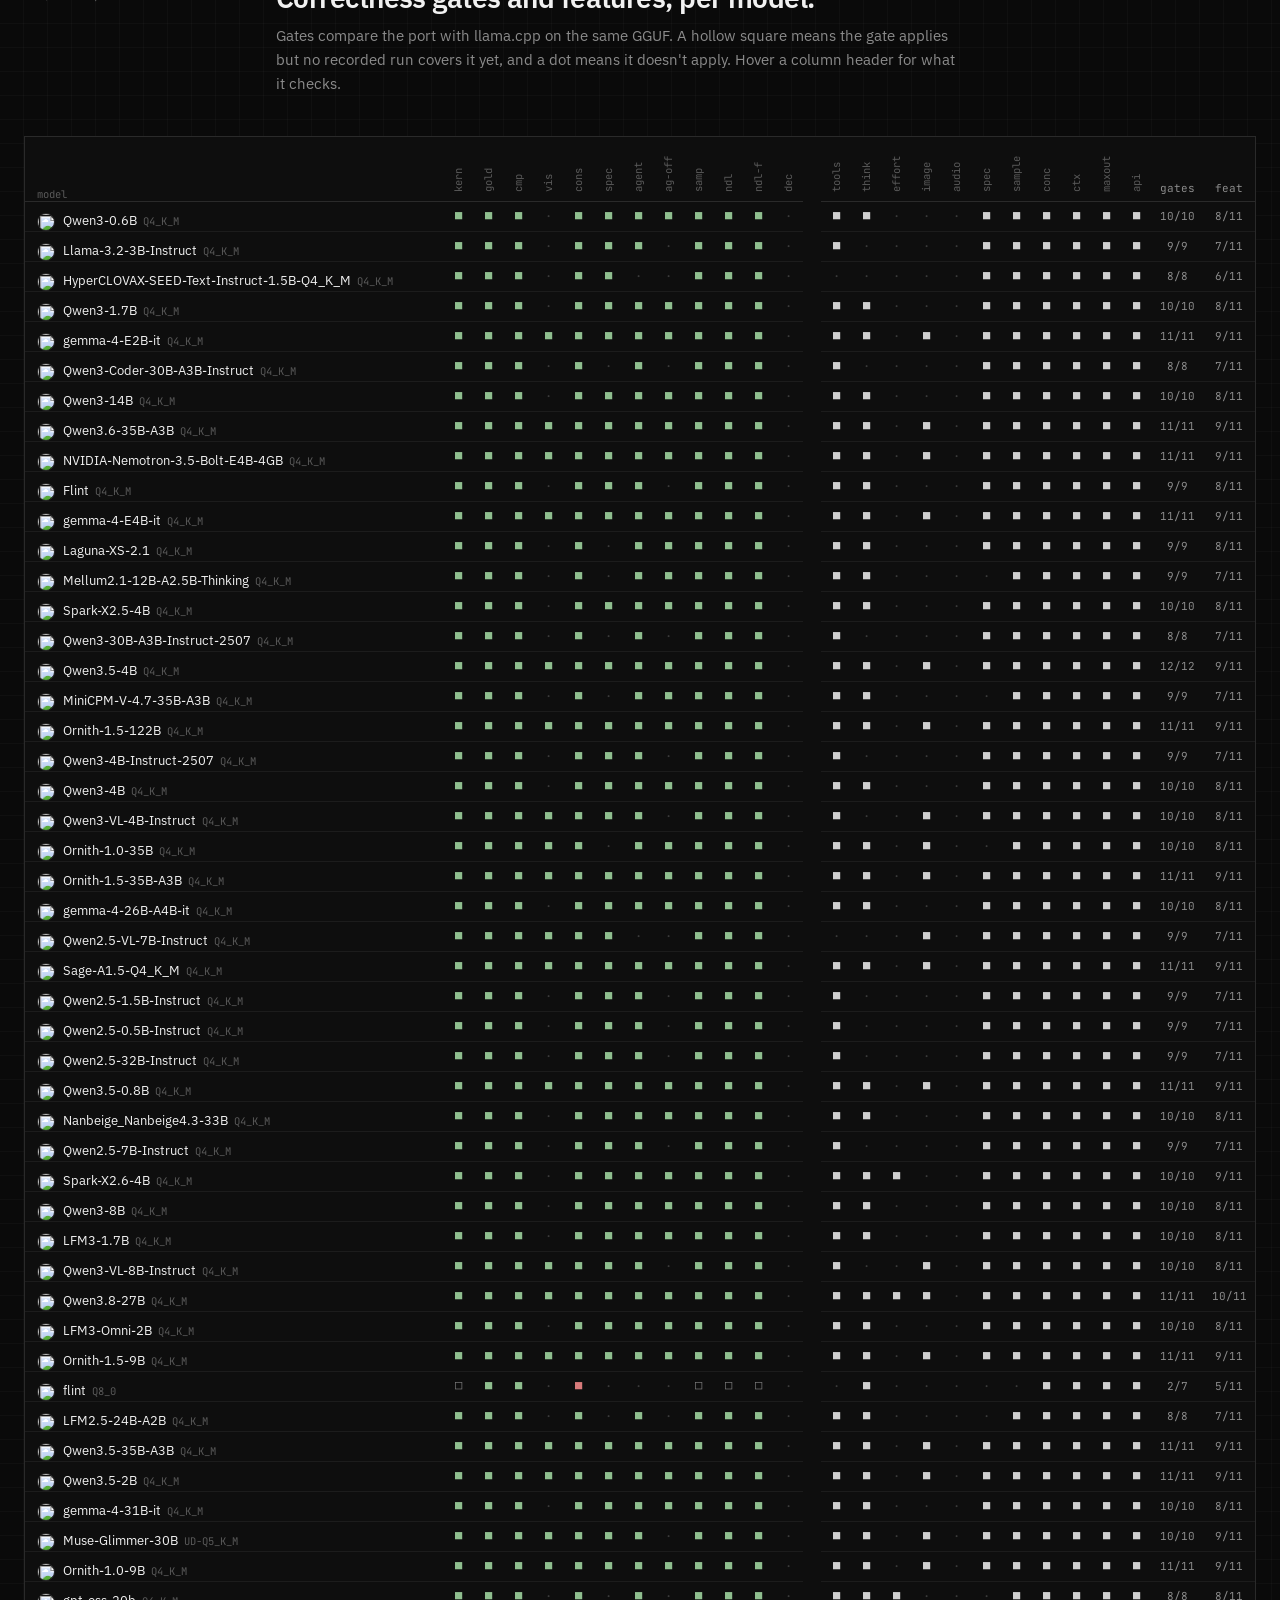
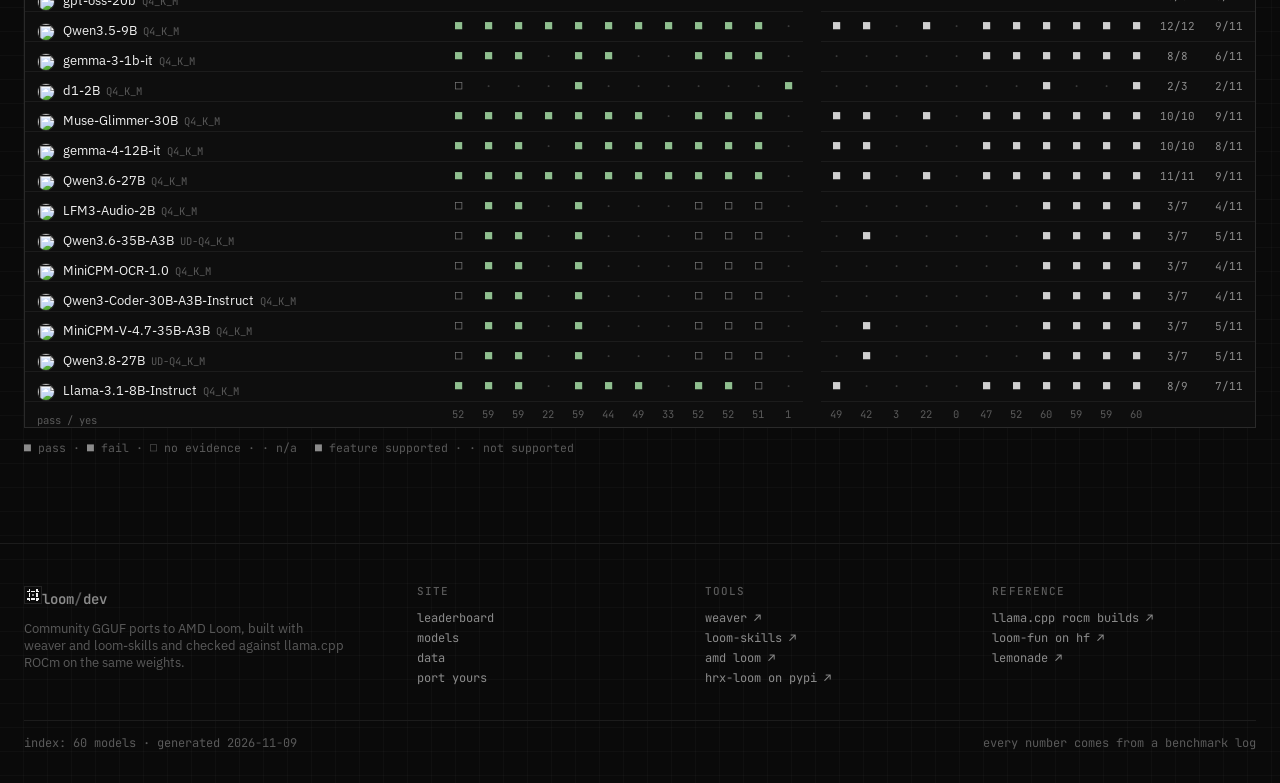
==== commit e25de52b: "Remove the 'how it works' section; 'port yours' is the single porting guide Co-authored-by: Cursor <" ====
--- a/website/index.html
+++ b/website/index.html
@@ -148,27 +148,6 @@
         </div>
       </section>
     </div>
-
-    <!-- 06 · how it works -->
-    <section class="sec" id="how">
-      <div class="wrap">
-        <div class="sec-head">
-          <div class="sec-idx"><b>06</b> / how it works</div>
-          <div>
-            <h2>Five scripted steps, with your agent's judgment only where it's needed.</h2>
-            <p>weaver runs the loom-skills with a local agent, Pi driving Qwen3.8-27B on loom-serve, so nothing goes to a cloud model. It doesn't stop to ask questions, except to accept a gated model's license. In weaver's own trials, <code>weaver port</code> passed the full gates and the audit in 24.7 minutes for Qwen3.5-0.8B and 97.5 minutes for Bolt-E4B.</p>
-          </div>
-        </div>
-        <div class="pipe" id="pipe" role="tablist"></div>
-        <div class="stage-detail" id="stageDetail"></div>
-        <div class="cmd-strip">
-          <div><span class="label">install</span><div class="code inline-cmd"><pre><code><span class="p">$ </span>pip install weaver-loom</code></pre><button class="copy" data-copy>copy</button></div></div>
-          <div><span class="label">port</span><div class="code inline-cmd"><pre><code><span class="p">$ </span>weaver port <span class="s">&lt;org&gt;/&lt;model&gt;</span></code></pre><button class="copy" data-copy>copy</button></div></div>
-          <div><span class="label">publish</span><div class="code inline-cmd"><pre><code><span class="p">$ </span>weaver upload <span class="s">&lt;org&gt;/&lt;model&gt; &lt;hf-org&gt;</span></code></pre><button class="copy" data-copy>copy</button></div></div>
-        </div>
-        <p class="fine">Linux x86-64 (Ubuntu 24.04 or newer), an AMD GPU with <code>/dev/kfd</code> access and about 64 GB of RAM. <a href="submit.html">Full publishing guide →</a></p>
-      </div>
-    </section>
   </main>
 
   <div class="footer-placeholder"></div>
--- a/website/assets/styles.css
+++ b/website/assets/styles.css
@@ -232,11 +232,6 @@
 #field.hl-on .cov tr.hl td { background: #151a12; }
 .cov tr.cv-tot td { color: var(--faint); font-size: 10.5px; border-bottom: none; height: 26px; }
 
-/* weaver commands under the stepper */
-.cmd-strip { display: grid; grid-template-columns: 1.4fr 1fr 1fr; gap: 12px; margin-top: 16px; }
-.cmd-strip .label { display: block; margin-bottom: 6px; }
-.cmd-strip .code pre { font-size: 12px; }
-
 /* === Code blocks === */
 .code { background: #070707; border: 1px solid var(--line-2); position: relative; }
 .code .code-head { display: flex; justify-content: space-between; align-items: center; height: 28px; padding: 0 6px 0 12px; border-bottom: 1px solid var(--line); font: 11px var(--mono); color: var(--faint); }
@@ -251,37 +246,6 @@
 .copy { background: none; border: 1px solid var(--line-2); color: var(--dim); font: 11px var(--mono); padding: 2px 8px; cursor: pointer; }
 .copy:hover { color: var(--hi); border-color: var(--line-3); }
 
-/* === Pipeline === */
-.pipe { display: grid; grid-template-columns: repeat(6, 1fr); border: 1px solid var(--line-2); background: var(--panel); }
-.stage { position: relative; padding: 14px 14px 16px; border-right: 1px solid var(--line-2); cursor: pointer; text-align: left; background: none; border-top: none; border-bottom: none; border-left: none; color: inherit; font: inherit; transition: background .15s; }
-.stage:last-child { border-right: none; }
-.stage:hover { background: var(--panel-2); }
-.stage .n { font: 11px var(--mono); color: var(--faint); }
-.stage .t { font: 600 15px var(--mono); color: var(--dim); margin: 6px 0 4px; display: block; }
-.stage .d { font: 11.5px var(--mono); color: var(--faint); display: block; }
-.stage .prog { position: absolute; left: 0; right: 0; bottom: 0; height: 2px; background: transparent; }
-.stage .prog i { display: block; height: 100%; width: 0; background: var(--hi); }
-.stage.on { background: var(--panel-2); }
-.stage.on .t { color: var(--hi); }
-.stage.on .n { color: var(--dim); }
-.stage.done .t { color: var(--fg); }
-.stage.done .prog i { width: 100%; background: var(--line-3); }
-.stage::after { content: '▸'; position: absolute; right: -6px; top: 50%; transform: translateY(-50%); font: 11px/1 var(--mono); color: var(--faint); background: var(--bg); z-index: 1; padding: 3px 1px; }
-.stage:last-child::after { display: none; }
-.stage-detail { display: grid; grid-template-columns: 1.15fr 0.85fr; border: 1px solid var(--line-2); border-top: none; min-height: 290px; }
-.sd-main { padding: 24px 26px; border-right: 1px solid var(--line-2); }
-.sd-main h3 { font: 600 19px var(--sans); color: var(--hi); margin: 0 0 6px; letter-spacing: -0.01em; }
-.sd-main > p { margin: 0 0 16px; color: var(--dim); }
-.sd-list { list-style: none; margin: 0; padding: 0; font-size: 13.5px; }
-.sd-list li { padding: 5px 0 5px 20px; position: relative; border-bottom: 1px dashed var(--line); }
-.sd-list li::before { content: '├─'; position: absolute; left: 0; color: var(--faint); font-family: var(--mono); font-size: 12px; }
-.sd-list li:last-child::before { content: '└─'; }
-.sd-list li:last-child { border-bottom: none; }
-.sd-side { padding: 20px 22px; display: flex; flex-direction: column; gap: 16px; font: 12px var(--mono); background: #0b0b0b; }
-.sd-side .label { margin-bottom: 6px; display: block; }
-.sd-side .kv { color: var(--hi); }
-.files { margin: 0; padding: 0; list-style: none; color: var(--fg); line-height: 1.75; }
-.files li::before { content: '· '; color: var(--faint); }
 
 /* === Gates === */
 .gate-list { font: 12.5px var(--mono); }
@@ -445,7 +409,7 @@
 .dr .gate-list { border: 1px solid var(--line-2); }
 .dr .links { display: flex; gap: 8px; flex-wrap: wrap; margin-top: 26px; }
 .fine { font-size: 12.5px; color: var(--faint); margin: 10px 0 0; }
-.fine code, p code, li code, .sd-main code { font-size: .92em; color: var(--hi); background: #161616; border: 1px solid var(--line); padding: 0 4px; }
+.fine code, p code, li code { font-size: .92em; color: var(--hi); background: #161616; border: 1px solid var(--line); padding: 0 4px; }
 .code code { background: none; border: none; padding: 0; font-size: inherit; }
 
 /* === Submit page === */
@@ -504,16 +468,9 @@
   .ix-grid { grid-template-columns: minmax(0, 1fr); gap: 28px; }
   .podium { grid-template-columns: minmax(0, 1fr); }
   .pair-charts { grid-template-columns: minmax(0, 1fr); }
-  .cmd-strip { grid-template-columns: minmax(0, 1fr); }
   .dr-cols { grid-template-columns: minmax(0, 1fr); }
   .port-cmd pre { overflow-x: auto; }
   .sec-head { grid-template-columns: 1fr; gap: 8px; }
-  .pipe { grid-template-columns: repeat(3, 1fr); }
-  .stage:nth-child(3) { border-right: none; }
-  .stage:nth-child(-n+3) { border-bottom: 1px solid var(--line-2); }
-  .stage:nth-child(3)::after { display: none; }
-  .stage-detail { grid-template-columns: 1fr; }
-  .sd-main { border-right: none; border-bottom: 1px solid var(--line-2); }
   .submit-grid { grid-template-columns: 1fr; }
   .aside { position: static; }
   .footer-grid { grid-template-columns: 1fr 1fr; }
@@ -528,9 +485,6 @@
   .sec { padding: 60px 0; }
   .hero-steps li { grid-template-columns: minmax(0, 1fr); gap: 8px; }
   .hs-n b { display: inline; margin-right: 8px; }
-  .pipe { grid-template-columns: repeat(2, 1fr); }
-  .stage { border-bottom: 1px solid var(--line-2); }
-  .stage::after { display: none; }
   .grid { grid-template-columns: minmax(0, 1fr); }
   .chart-panel .chart-body { overflow-x: auto; }
   .c-strip, .c-scatter { min-width: 720px; }
